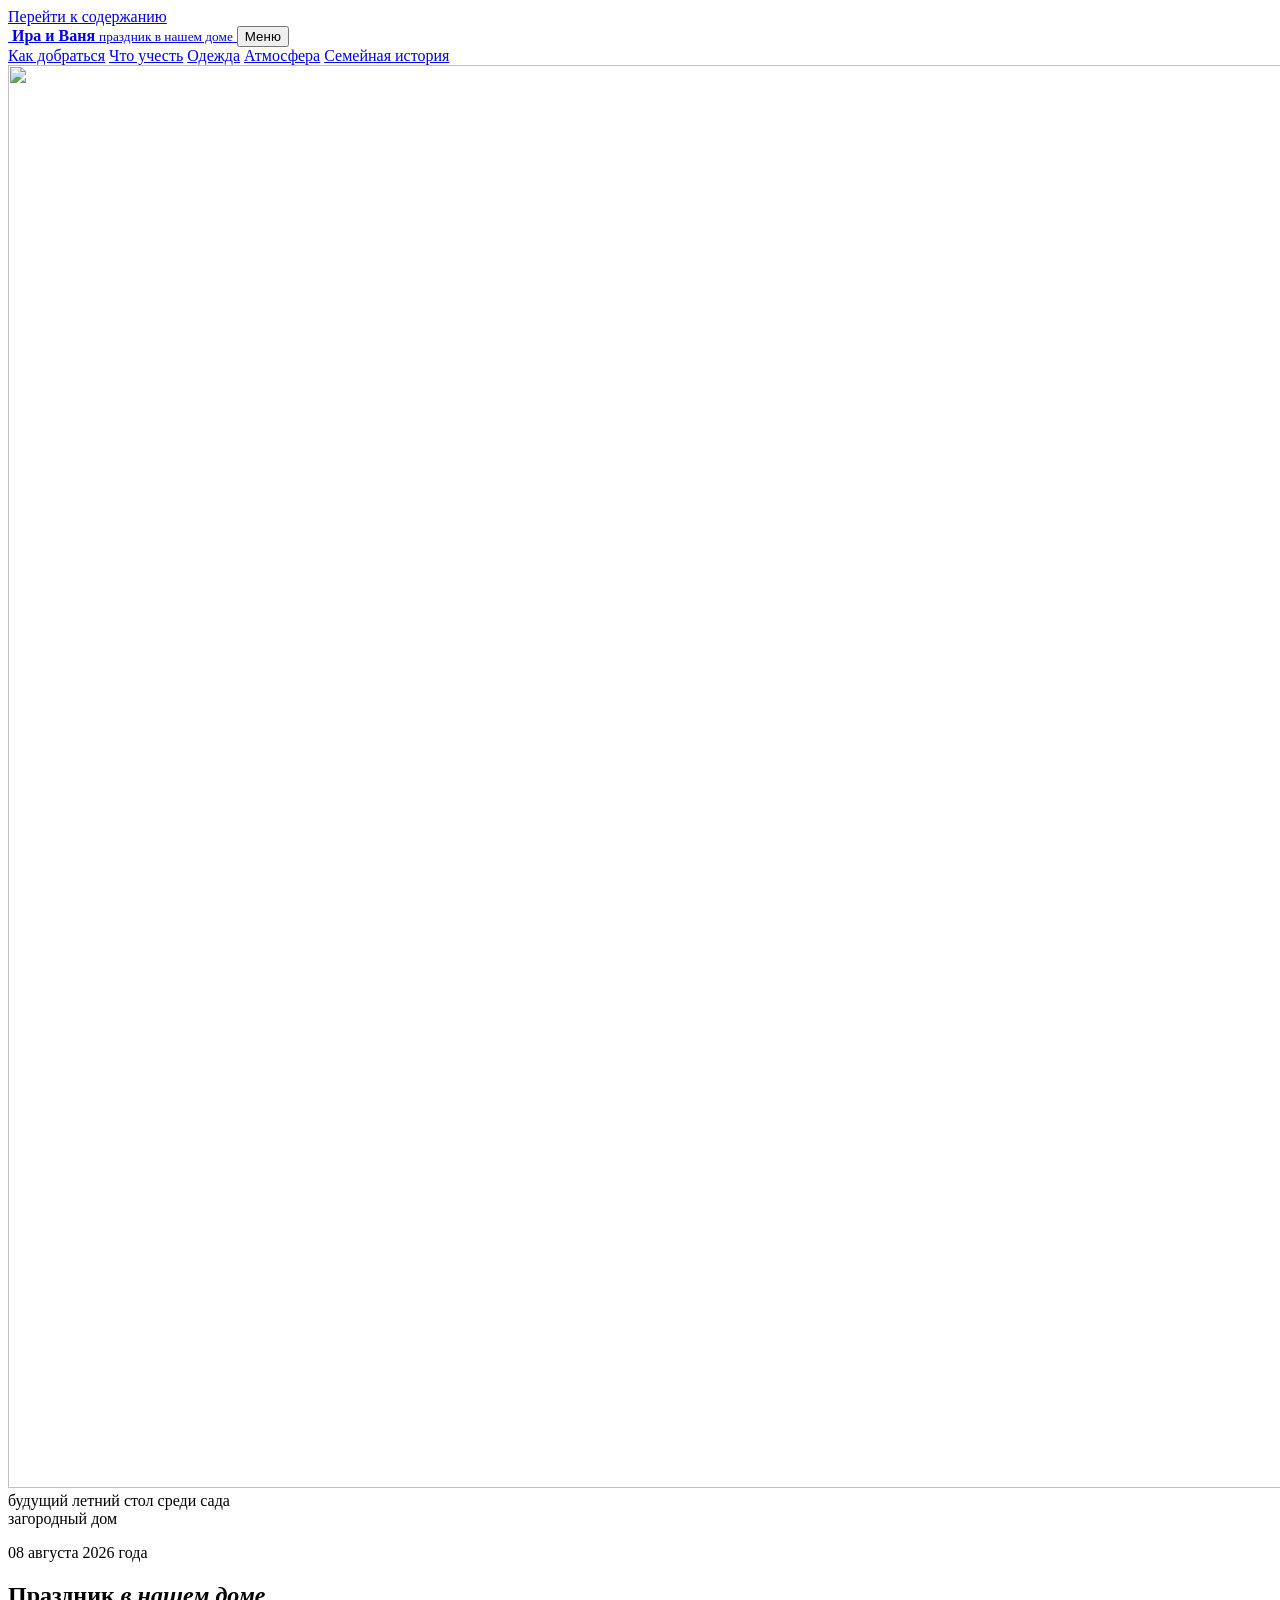
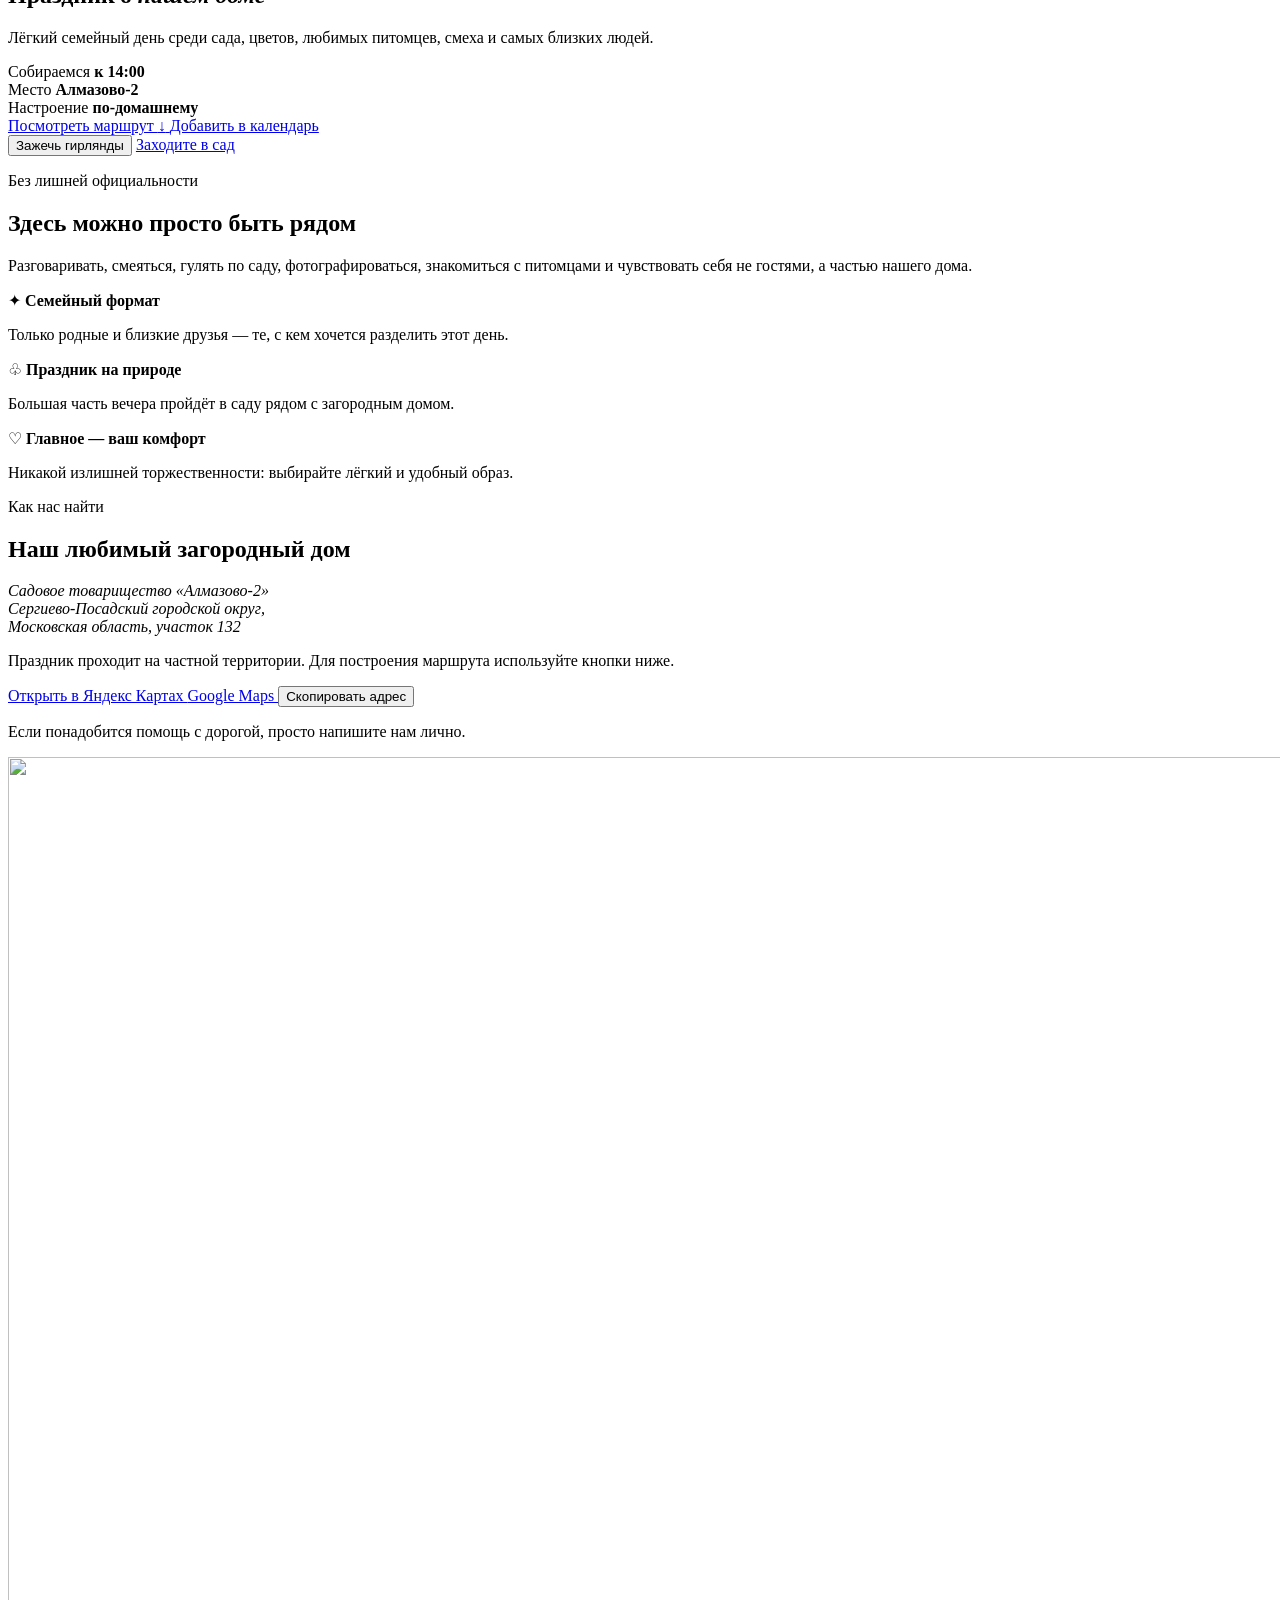
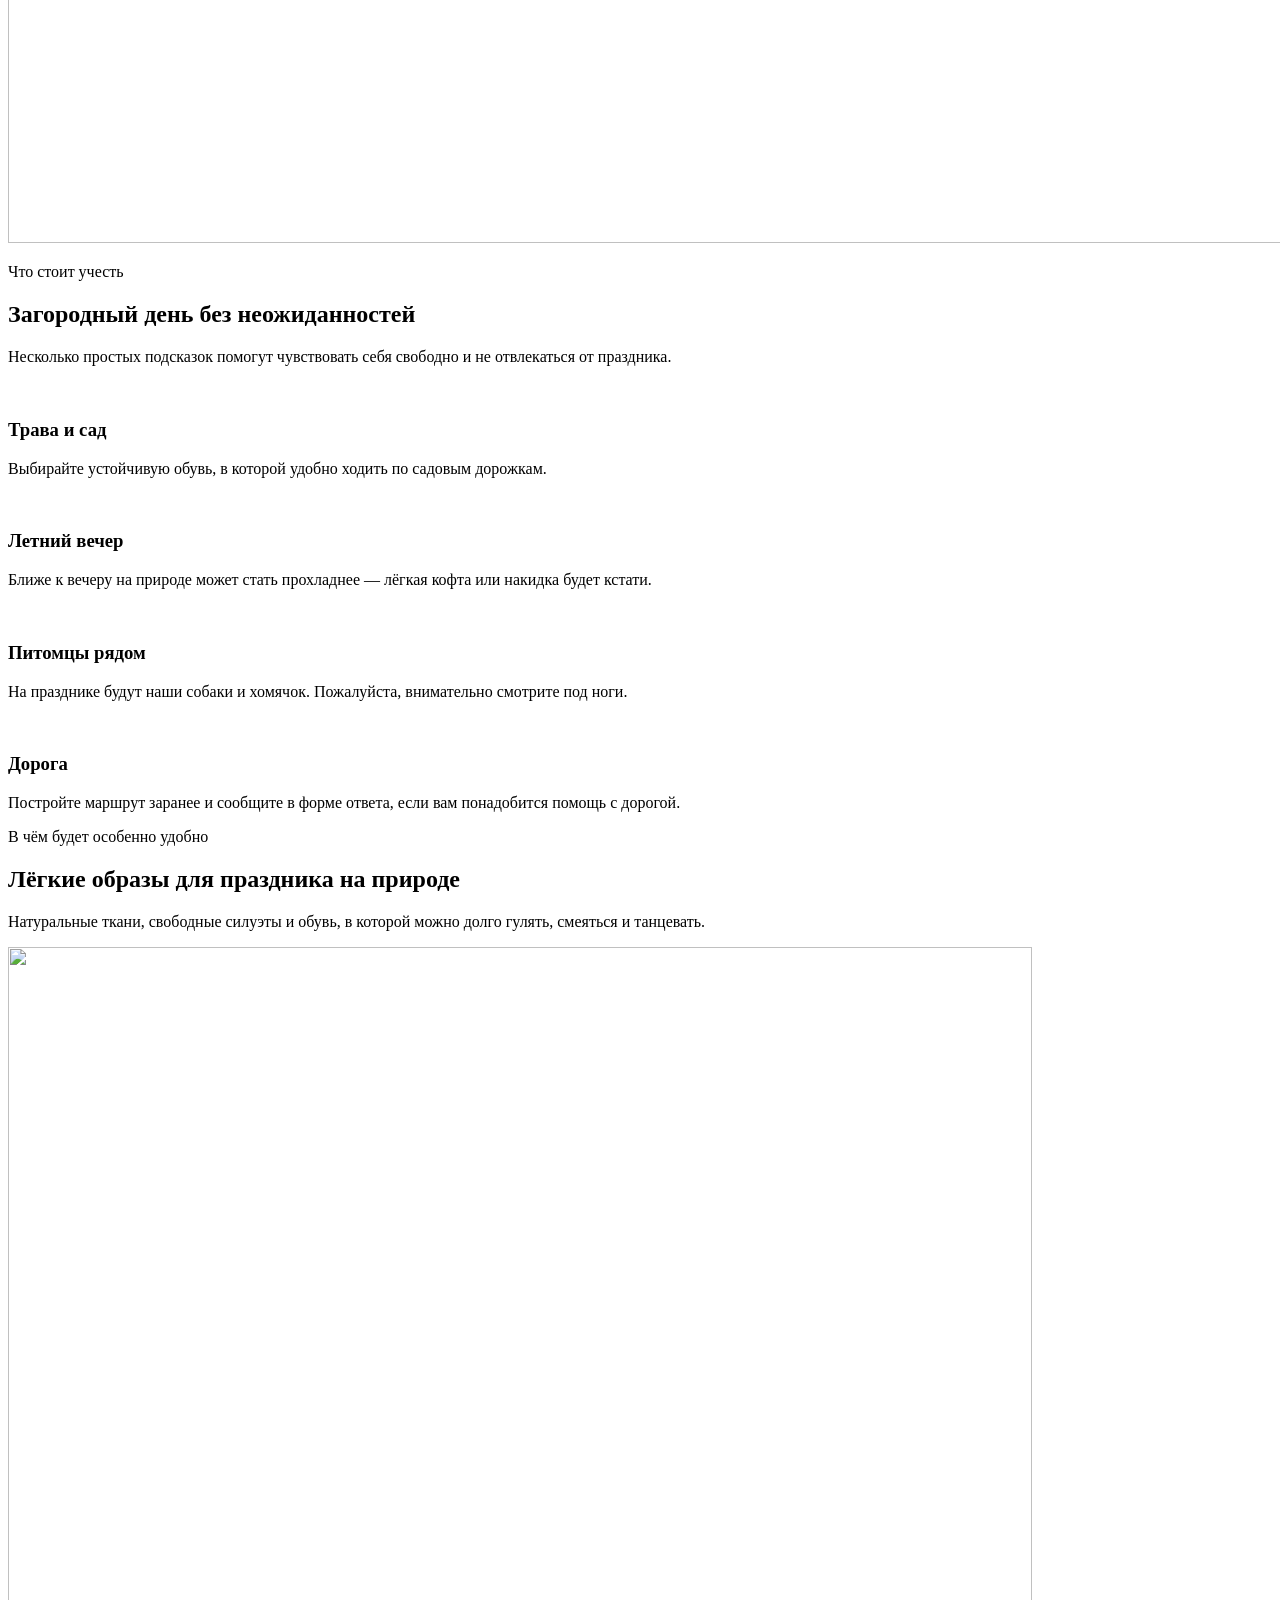
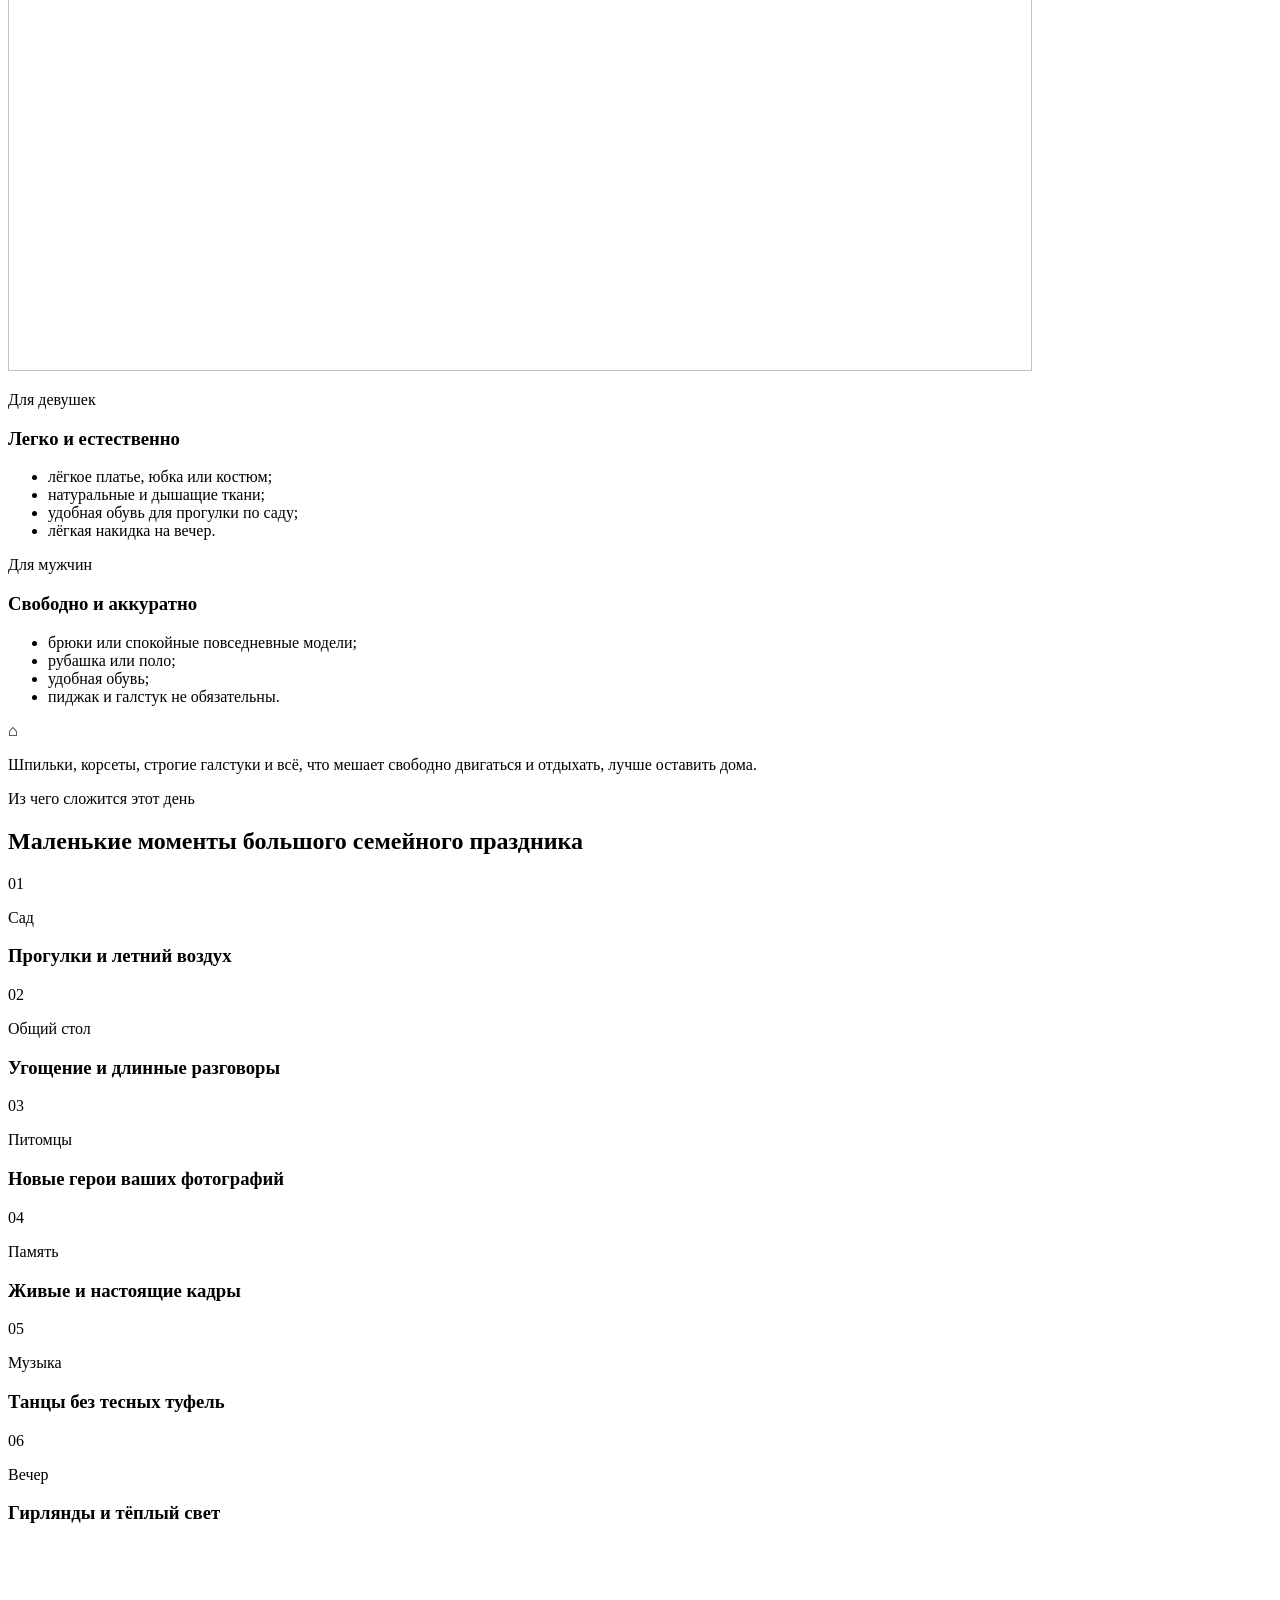
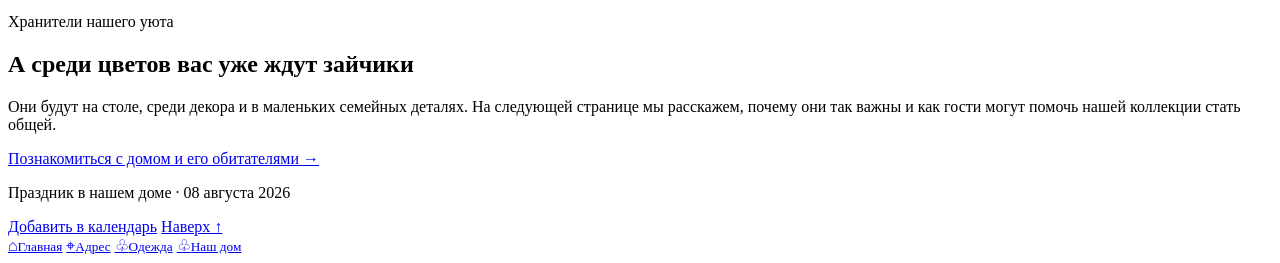
==== celebration.html @ 2d230f81 "Add files via upload" ====
<!DOCTYPE html>

<html lang="ru">
<head>
<meta charset="utf-8"/>
<meta content="width=device-width, initial-scale=1" name="viewport"/>
<meta content="Семейный праздник Иры и Вани — 8 августа 2026 года в загородном доме, СНТ Алмазово-2." name="description"/>
<meta content="#31483a" name="theme-color"/>
<meta content="Праздник в доме Иры и Вани" property="og:title"/>
<meta content="8 августа 2026 года. Собираемся к 14:00 в любимом загородном доме." property="og:description"/>
<meta content="website" property="og:type"/>
<meta content="assets/images/final/og-cover.jpg" property="og:image"/>
<title>Праздник в нашем доме — Ира и Ваня</title>
<link href="favicon.svg" rel="icon" type="image/svg+xml"/>
<link href="https://fonts.googleapis.com" rel="preconnect"/>
<link crossorigin="" href="https://fonts.gstatic.com" rel="preconnect"/>
<link href="https://fonts.googleapis.com/css2?family=Cormorant+Garamond:ital,wght@0,500;0,600;0,700;1,500&amp;family=Manrope:wght@400;500;600;700&amp;family=Marck+Script&amp;display=swap" rel="stylesheet"/>
<link href="css/variables.css" rel="stylesheet"/>
<link href="css/base.css" rel="stylesheet"/>
<link href="css/components.css" rel="stylesheet"/>
<link href="css/animations.css" rel="stylesheet"/>
<link href="css/immersive-motion.css" rel="stylesheet"/>
<link href="css/pages/celebration.css" rel="stylesheet"/>
<link href="css/responsive.css" rel="stylesheet"/>
</head>
<body class="celebration-page">
<a class="skip-link" href="#main">Перейти к содержанию</a>
<div class="site-shell">
<header class="site-header site-header--celebration" data-header="">
<div class="container site-header__inner">
<a aria-label="Ира и Ваня — вернуться на главную" class="brand" href="index.html">
<span aria-hidden="true" class="brand__mark"><img alt="" src="assets/images/ui/header-bunny.webp"/></span>
<span class="brand__text">
<strong>Ира и Ваня</strong>
<small>праздник в нашем доме</small>
</span>
</a>
<button aria-controls="primary-navigation" aria-expanded="false" class="menu-button" data-menu-button="" type="button">
<span class="menu-button__label">Меню</span>
<span aria-hidden="true" class="menu-button__icon"></span>
</button>
<nav aria-label="Навигация страницы праздника" class="primary-nav" data-navigation="" id="primary-navigation">
<a href="#place">Как добраться</a>
<a href="#comfort">Что учесть</a>
<a href="#dress-code">Одежда</a>
<a href="#mood">Атмосфера</a>
<a class="button button--small button--forest" href="family-home.html">Семейная история</a>
</nav>
</div>
</header>
<main id="main">
<section aria-labelledby="celebration-title" class="celebration-hero" data-celebration-hero="" id="top">
<div aria-hidden="true" class="celebration-hero__scene">
<div class="celebration-hero__sky"></div>
<div class="celebration-hero__sun"></div>
<div class="celebration-hero__haze"></div>
<img alt="" class="celebration-hero__art final-art" fetchpriority="high" height="1423" src="assets/images/final/celebration.webp" width="1800"/>
<div class="celebration-hero__trees celebration-hero__trees--back"></div>
<div class="garden-table">
<div class="garden-table__garland">
<i></i><i></i><i></i><i></i><i></i><i></i><i></i>
</div>
<div class="garden-table__top"></div>
<div class="garden-table__cloth"></div>
<div class="garden-table__flowers garden-table__flowers--one"></div>
<div class="garden-table__flowers garden-table__flowers--two"></div>
<div class="garden-table__rabbit garden-table__rabbit--one"></div>
<div class="garden-table__rabbit garden-table__rabbit--two"></div>
<span class="garden-table__label">будущий летний стол среди сада</span>
</div>
<div class="celebration-hero__house">
<span>загородный дом</span>
</div>
<div class="celebration-hero__grass"></div>
<div class="celebration-branch celebration-branch--left">
<i></i><i></i><i></i><i></i>
</div>
<div class="celebration-branch celebration-branch--right">
<i></i><i></i><i></i><i></i>
</div>
</div>
<div class="container celebration-hero__content">
<p class="celebration-hero__eyebrow reveal">08 августа 2026 года</p>
<h1 class="celebration-hero__title reveal" id="celebration-title">
            Праздник
            <em>в нашем доме</em>
</h1>
<p class="celebration-hero__lead reveal">
            Лёгкий семейный день среди сада, цветов, любимых питомцев,
            смеха и самых близких людей.
          </p>
<div class="celebration-hero__facts reveal">
<div>
<span>Собираемся</span>
<strong>к 14:00</strong>
</div>
<div>
<span>Место</span>
<strong>Алмазово-2</strong>
</div>
<div>
<span>Настроение</span>
<strong>по-домашнему</strong>
</div>
</div>
<div class="celebration-hero__actions reveal">
<a class="button button--paper" href="#place">
              Посмотреть маршрут
              <span aria-hidden="true">↓</span>
</a>
<a class="celebration-hero__calendar" download="" href="assets/calendar/prazdnik-iry-i-vani.ics">
              Добавить в календарь
            </a>
</div>
</div>
<button aria-pressed="false" class="lights-button" data-lights-toggle="" type="button">
<span aria-hidden="true" class="lights-button__bulb"></span>
<span data-lights-label="">Зажечь гирлянды</span>
</button>
<a aria-label="Перейти к приглашению" class="celebration-scroll" href="#welcome">
<span>Заходите в сад</span>
<i aria-hidden="true"></i>
</a>
</section>
<section aria-labelledby="welcome-title" class="celebration-welcome section" id="welcome">
<div class="container celebration-welcome__inner">
<p class="eyebrow reveal">Без лишней официальности</p>
<h2 class="reveal" id="welcome-title">
            Здесь можно просто быть рядом
          </h2>
<p class="celebration-welcome__lead reveal">
            Разговаривать, смеяться, гулять по саду, фотографироваться,
            знакомиться с питомцами и чувствовать себя не гостями,
            а частью нашего дома.
          </p>
<div class="celebration-welcome__details">
<article class="welcome-detail reveal">
<span aria-hidden="true">✦</span>
<strong>Семейный формат</strong>
<p>Только родные и близкие друзья — те, с кем хочется разделить этот день.</p>
</article>
<article class="welcome-detail reveal">
<span aria-hidden="true">♧</span>
<strong>Праздник на природе</strong>
<p>Большая часть вечера пройдёт в саду рядом с загородным домом.</p>
</article>
<article class="welcome-detail reveal">
<span aria-hidden="true">♡</span>
<strong>Главное — ваш комфорт</strong>
<p>Никакой излишней торжественности: выбирайте лёгкий и удобный образ.</p>
</article>
</div>
</div>
</section>
<section aria-labelledby="place-title" class="celebration-place section" id="place">
<div class="container celebration-place__layout">
<div class="celebration-place__copy">
<p class="eyebrow reveal">Как нас найти</p>
<h2 class="reveal" id="place-title">Наш любимый загородный дом</h2>
<address class="celebration-address reveal" id="celebration-address">
              Садовое товарищество «Алмазово-2»<br/>
              Сергиево-Посадский городской округ,<br/>
              Московская область, участок 132
            </address>
<p class="celebration-place__note reveal">
              Праздник проходит на частной территории.
              Для построения маршрута используйте кнопки ниже.
            </p>
<div class="celebration-place__actions reveal">
<a class="button button--forest" href="https://yandex.ru/maps/?text=%D0%A1%D0%9D%D0%A2%20%D0%90%D0%BB%D0%BC%D0%B0%D0%B7%D0%BE%D0%B2%D0%BE-2%2C%20%D1%83%D1%87%D0%B0%D1%81%D1%82%D0%BE%D0%BA%20132%2C%20%D0%A1%D0%B5%D1%80%D0%B3%D0%B8%D0%B5%D0%B2%D0%BE-%D0%9F%D0%BE%D1%81%D0%B0%D0%B4%D1%81%D0%BA%D0%B8%D0%B9%20%D0%B3%D0%BE%D1%80%D0%BE%D0%B4%D1%81%D0%BA%D0%BE%D0%B9%20%D0%BE%D0%BA%D1%80%D1%83%D0%B3" rel="noopener" target="_blank">
                Открыть в Яндекс Картах
              </a>
<a class="button button--outline" href="https://www.google.com/maps/search/?api=1&amp;query=%D0%A1%D0%9D%D0%A2%20%D0%90%D0%BB%D0%BC%D0%B0%D0%B7%D0%BE%D0%B2%D0%BE-2%2C%20%D1%83%D1%87%D0%B0%D1%81%D1%82%D0%BE%D0%BA%20132%2C%20%D0%A1%D0%B5%D1%80%D0%B3%D0%B8%D0%B5%D0%B2%D0%BE-%D0%9F%D0%BE%D1%81%D0%B0%D0%B4%D1%81%D0%BA%D0%B8%D0%B9%20%D0%B3%D0%BE%D1%80%D0%BE%D0%B4%D1%81%D0%BA%D0%BE%D0%B9%20%D0%BE%D0%BA%D1%80%D1%83%D0%B3" rel="noopener" target="_blank">
                Google Maps
              </a>
<button class="text-button" data-copy-celebration-address="" type="button">
                Скопировать адрес
              </button>
</div>
<p aria-live="polite" class="copy-status" data-celebration-copy-status="" role="status"></p>
<p class="celebration-place__help reveal">Если понадобится помощь с дорогой, просто напишите нам лично.</p>
</div>
<div aria-hidden="true" class="celebration-map reveal"><img alt="" class="celebration-map__art" height="1086" src="assets/images/ui/map-home-art.png" width="1448"/></div>
</div>
</section>
<section aria-labelledby="comfort-title" class="celebration-comfort section" id="comfort">
<div class="container">
<header class="section-heading reveal">
<p class="eyebrow">Что стоит учесть</p>
<h2 id="comfort-title">Загородный день без неожиданностей</h2>
<p>
              Несколько простых подсказок помогут чувствовать себя свободно
              и не отвлекаться от праздника.
            </p>
</header>
<div class="comfort-grid">
<article class="comfort-card reveal">
<span aria-hidden="true" class="comfort-card__icon comfort-card__icon--image"><img alt="" src="assets/images/ui/comfort-grass.png"/></span>
<h3>Трава и сад</h3>
<p>
                Выбирайте устойчивую обувь, в которой удобно ходить
                по садовым дорожкам.
              </p>
</article>
<article class="comfort-card reveal">
<span aria-hidden="true" class="comfort-card__icon comfort-card__icon--image"><img alt="" src="assets/images/ui/comfort-evening.png"/></span>
<h3>Летний вечер</h3>
<p>
                Ближе к вечеру на природе может стать прохладнее —
                лёгкая кофта или накидка будет кстати.
              </p>
</article>
<article class="comfort-card reveal">
<span aria-hidden="true" class="comfort-card__icon comfort-card__icon--image"><img alt="" src="assets/images/ui/comfort-pets.png"/></span>
<h3>Питомцы рядом</h3>
<p>
                На празднике будут наши собаки и хомячок.
                Пожалуйста, внимательно смотрите под ноги.
              </p>
</article>
<article class="comfort-card reveal">
<span aria-hidden="true" class="comfort-card__icon comfort-card__icon--image"><img alt="" src="assets/images/ui/comfort-road.png"/></span>
<h3>Дорога</h3>
<p>
                Постройте маршрут заранее и сообщите в форме ответа,
                если вам понадобится помощь с дорогой.
              </p>
</article>
</div>
</div>
</section>
<section aria-labelledby="dress-title" class="celebration-dress section" id="dress-code">
<div class="container">
<header class="section-heading celebration-dress__heading reveal">
<p class="eyebrow">В чём будет особенно удобно</p>
<h2 id="dress-title">Лёгкие образы для праздника на природе</h2>
<p>
              Натуральные ткани, свободные силуэты и обувь,
              в которой можно долго гулять, смеяться и танцевать.
            </p>
</header>
<div class="celebration-dress__layout">
<div aria-hidden="true" class="open-suitcase open-suitcase--illustrated reveal">
<img alt="" class="open-suitcase__illustration" height="1024" src="assets/images/celebration/open-suitcase-illustration.png" width="1024"/>
</div>
<div class="celebration-dress__cards">
<article class="nature-dress-card reveal">
<p class="eyebrow">Для девушек</p>
<h3>Легко и естественно</h3>
<ul>
<li>лёгкое платье, юбка или костюм;</li>
<li>натуральные и дышащие ткани;</li>
<li>удобная обувь для прогулки по саду;</li>
<li>лёгкая накидка на вечер.</li>
</ul>
</article>
<article class="nature-dress-card reveal">
<p class="eyebrow">Для мужчин</p>
<h3>Свободно и аккуратно</h3>
<ul>
<li>брюки или спокойные повседневные модели;</li>
<li>рубашка или поло;</li>
<li>удобная обувь;</li>
<li>пиджак и галстук не обязательны.</li>
</ul>
</article>
</div>
</div>
<div class="celebration-dress__leave-home reveal">
<span aria-hidden="true">⌂</span>
<p>
              Шпильки, корсеты, строгие галстуки и всё,
              что мешает свободно двигаться и отдыхать,
              лучше оставить дома.
            </p>
</div>
</div>
</section>
<section aria-labelledby="mood-title" class="celebration-mood section" id="mood">
<div class="container">
<header class="section-heading reveal">
<p class="eyebrow">Из чего сложится этот день</p>
<h2 id="mood-title">Маленькие моменты большого семейного праздника</h2>
</header>
<div class="mood-mosaic">
<article class="mood-tile mood-tile--garden reveal">
<span class="mood-tile__number">01</span>
<div>
<p class="eyebrow">Сад</p>
<h3>Прогулки и летний воздух</h3>
</div>
</article>
<article class="mood-tile mood-tile--table reveal">
<span class="mood-tile__number">02</span>
<div>
<p class="eyebrow">Общий стол</p>
<h3>Угощение и длинные разговоры</h3>
</div>
</article>
<article class="mood-tile mood-tile--pets reveal">
<span class="mood-tile__number">03</span>
<div>
<p class="eyebrow">Питомцы</p>
<h3>Новые герои ваших фотографий</h3>
</div>
</article>
<article class="mood-tile mood-tile--photos reveal">
<span class="mood-tile__number">04</span>
<div>
<p class="eyebrow">Память</p>
<h3>Живые и настоящие кадры</h3>
</div>
</article>
<article class="mood-tile mood-tile--dance reveal">
<span class="mood-tile__number">05</span>
<div>
<p class="eyebrow">Музыка</p>
<h3>Танцы без тесных туфель</h3>
</div>
</article>
<article class="mood-tile mood-tile--lights reveal">
<span class="mood-tile__number">06</span>
<div>
<p class="eyebrow">Вечер</p>
<h3>Гирлянды и тёплый свет</h3>
</div>
</article>
</div>
</div>
</section>
<section aria-labelledby="rabbits-title" class="celebration-rabbits section">
<div aria-hidden="true" class="celebration-rabbits__scene">
<div class="celebration-rabbits__flowers"></div>
<div class="celebration-rabbits__rabbit celebration-rabbits__rabbit--one"><img alt="" src="assets/images/ui/footer-bunny-a.png"/></div>
<div class="celebration-rabbits__rabbit celebration-rabbits__rabbit--two"><img alt="" src="assets/images/ui/footer-bunny-c.png"/></div>
<div class="celebration-rabbits__rabbit celebration-rabbits__rabbit--three"><img alt="" src="assets/images/ui/footer-bunny-b.png"/></div>
</div>
<div class="container celebration-rabbits__inner">
<p class="eyebrow reveal">Хранители нашего уюта</p>
<h2 class="reveal" id="rabbits-title">А среди цветов вас уже ждут зайчики</h2>
<p class="reveal">
            Они будут на столе, среди декора и в маленьких семейных деталях.
            На следующей странице мы расскажем, почему они так важны
            и как гости могут помочь нашей коллекции стать общей.
          </p>
<a class="button button--paper reveal" href="family-home.html">
            Познакомиться с домом и его обитателями
            <span aria-hidden="true">→</span>
</a>
</div>
</section>
</main>
<footer class="site-footer site-footer--celebration">
<div class="container site-footer__inner">
<p>Праздник в нашем доме · 08 августа 2026</p>
<a download="" href="assets/calendar/prazdnik-iry-i-vani.ics">Добавить в календарь</a>
<a href="#top">Наверх ↑</a>
</div>
</footer>
<nav aria-label="Быстрая мобильная навигация" class="mobile-dock">
<a href="index.html"><span aria-hidden="true">⌂</span><small>Главная</small></a>
<a href="#place"><span aria-hidden="true">⌖</span><small>Адрес</small></a>
<a href="#dress-code"><span aria-hidden="true">♧</span><small>Одежда</small></a>
<a href="family-home.html"><span aria-hidden="true">♧</span><small>Наш дом</small></a>
</nav>
</div>
<script defer="" src="js/navigation.js"></script>
<script defer="" src="js/animations.js"></script>
<script defer="" src="js/main.js"></script>
<script defer="" src="js/celebration.js"></script>
<script defer="" src="js/immersive-motion.js"></script>
</body>
</html>
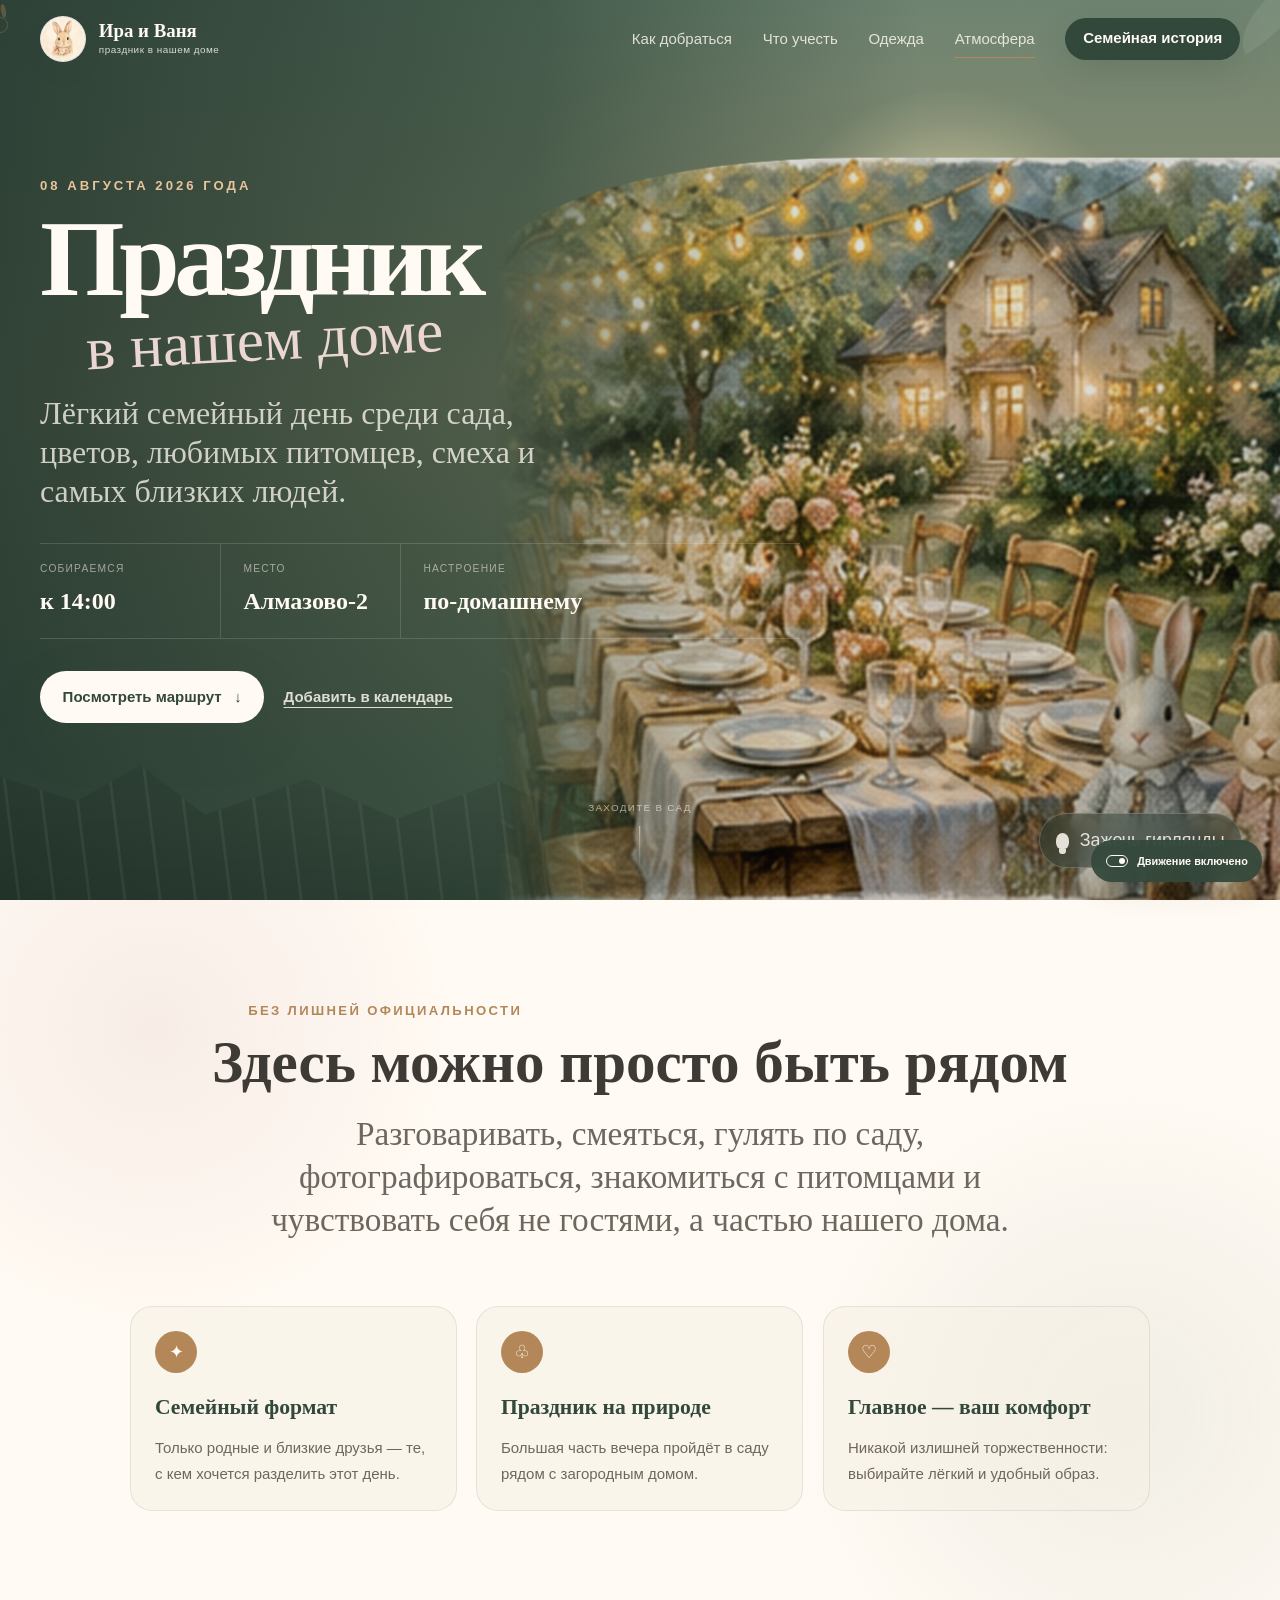
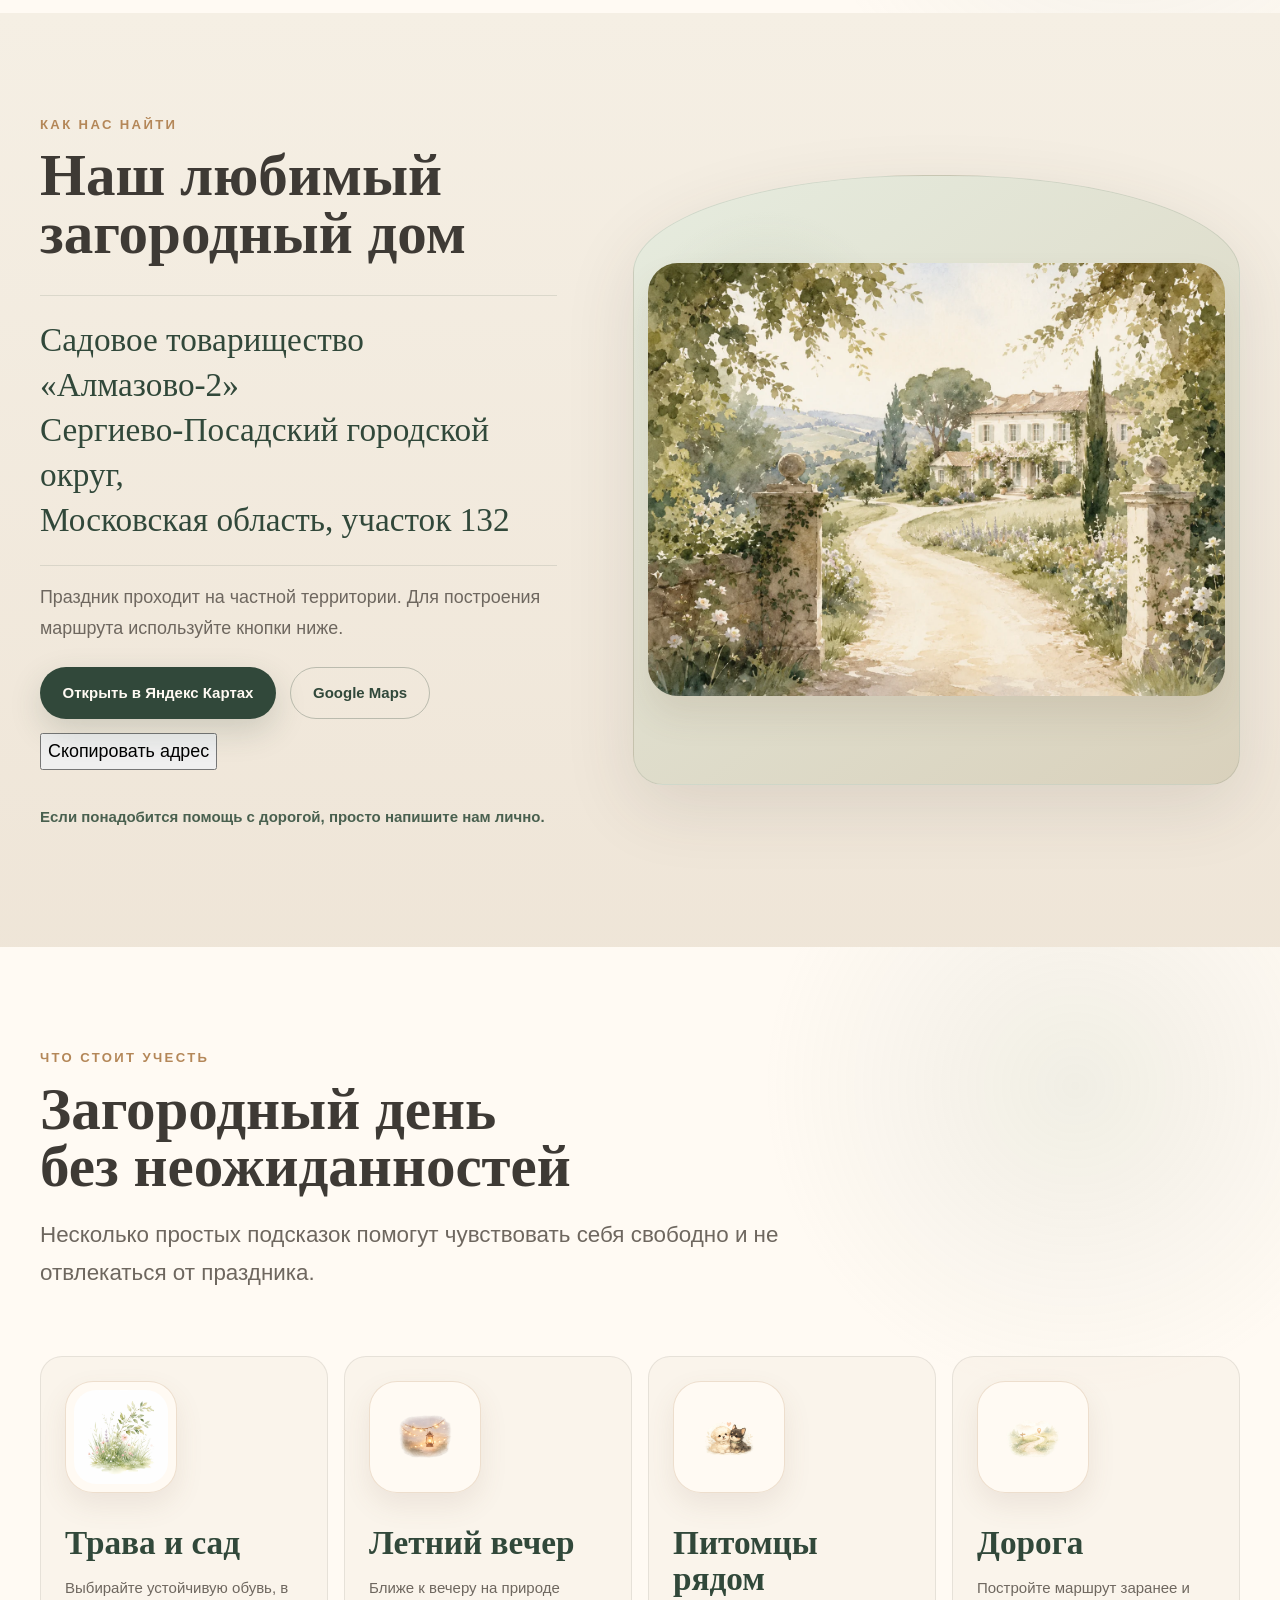
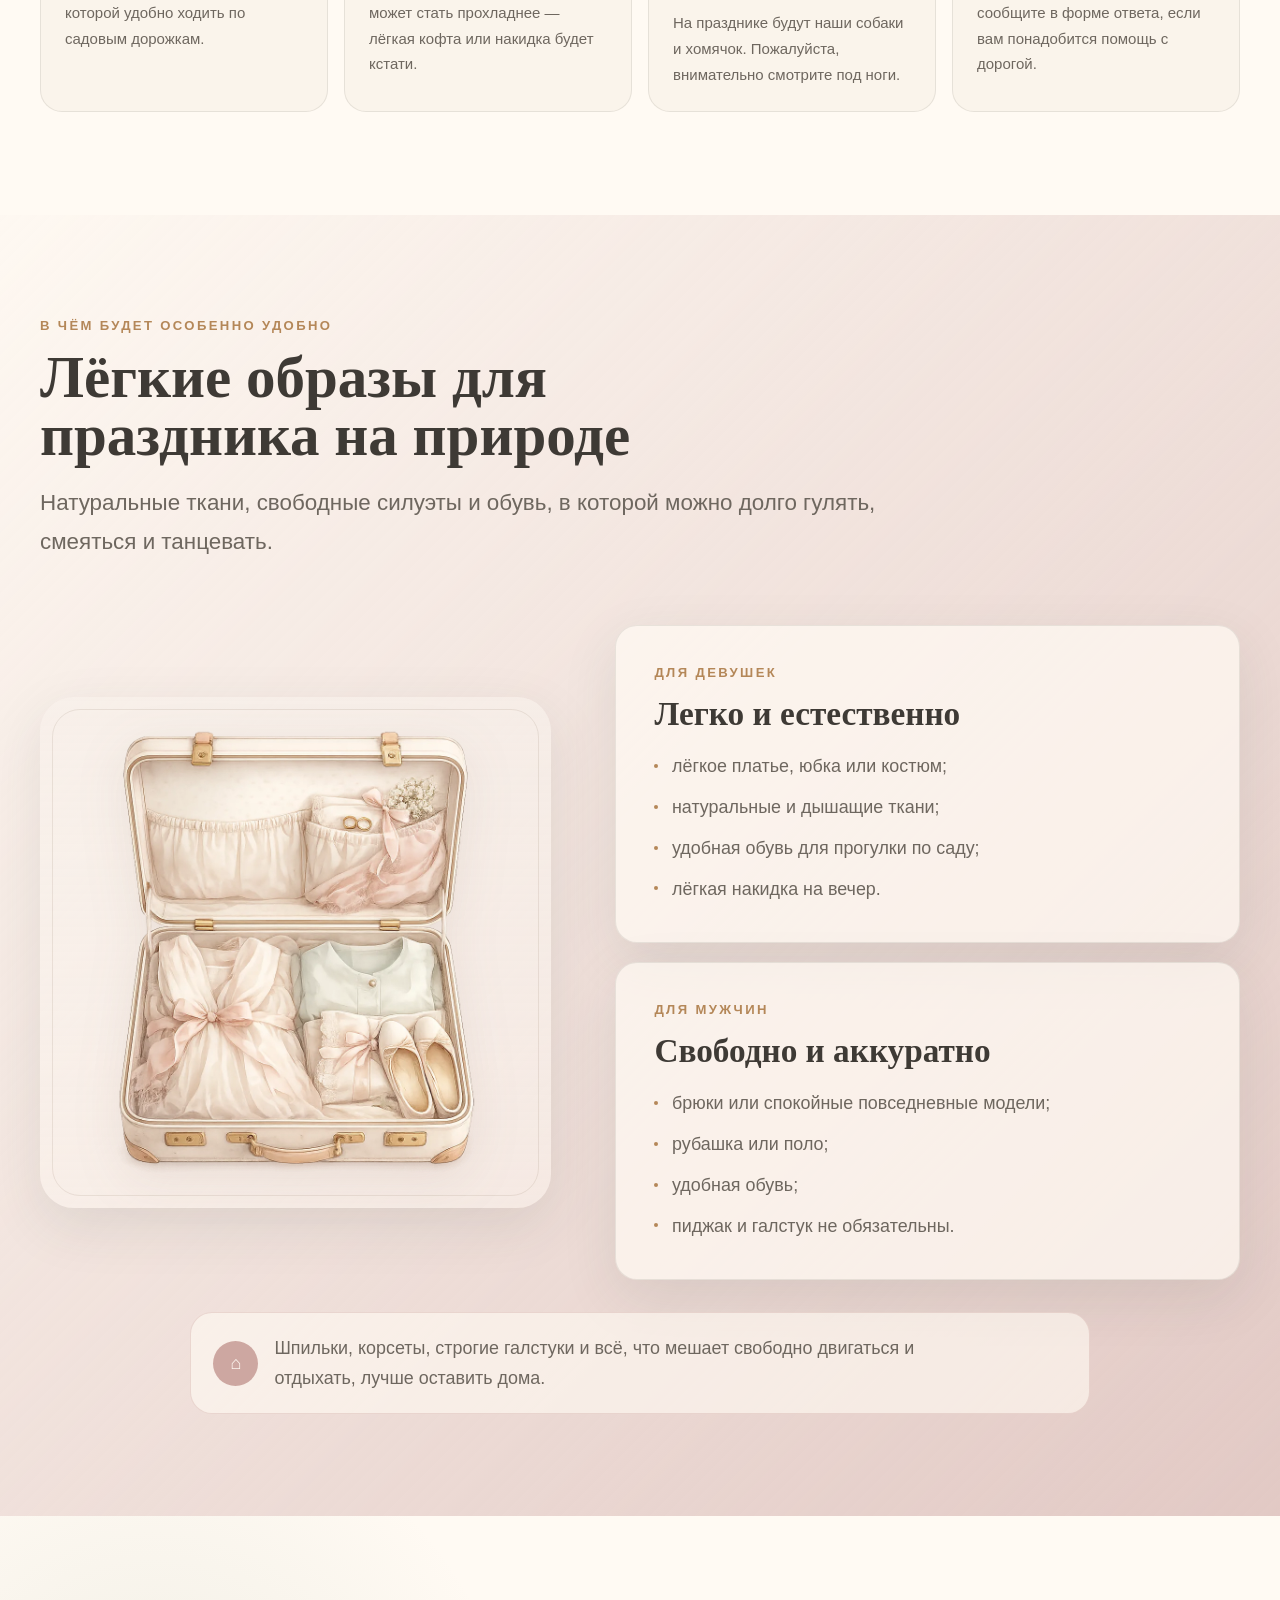
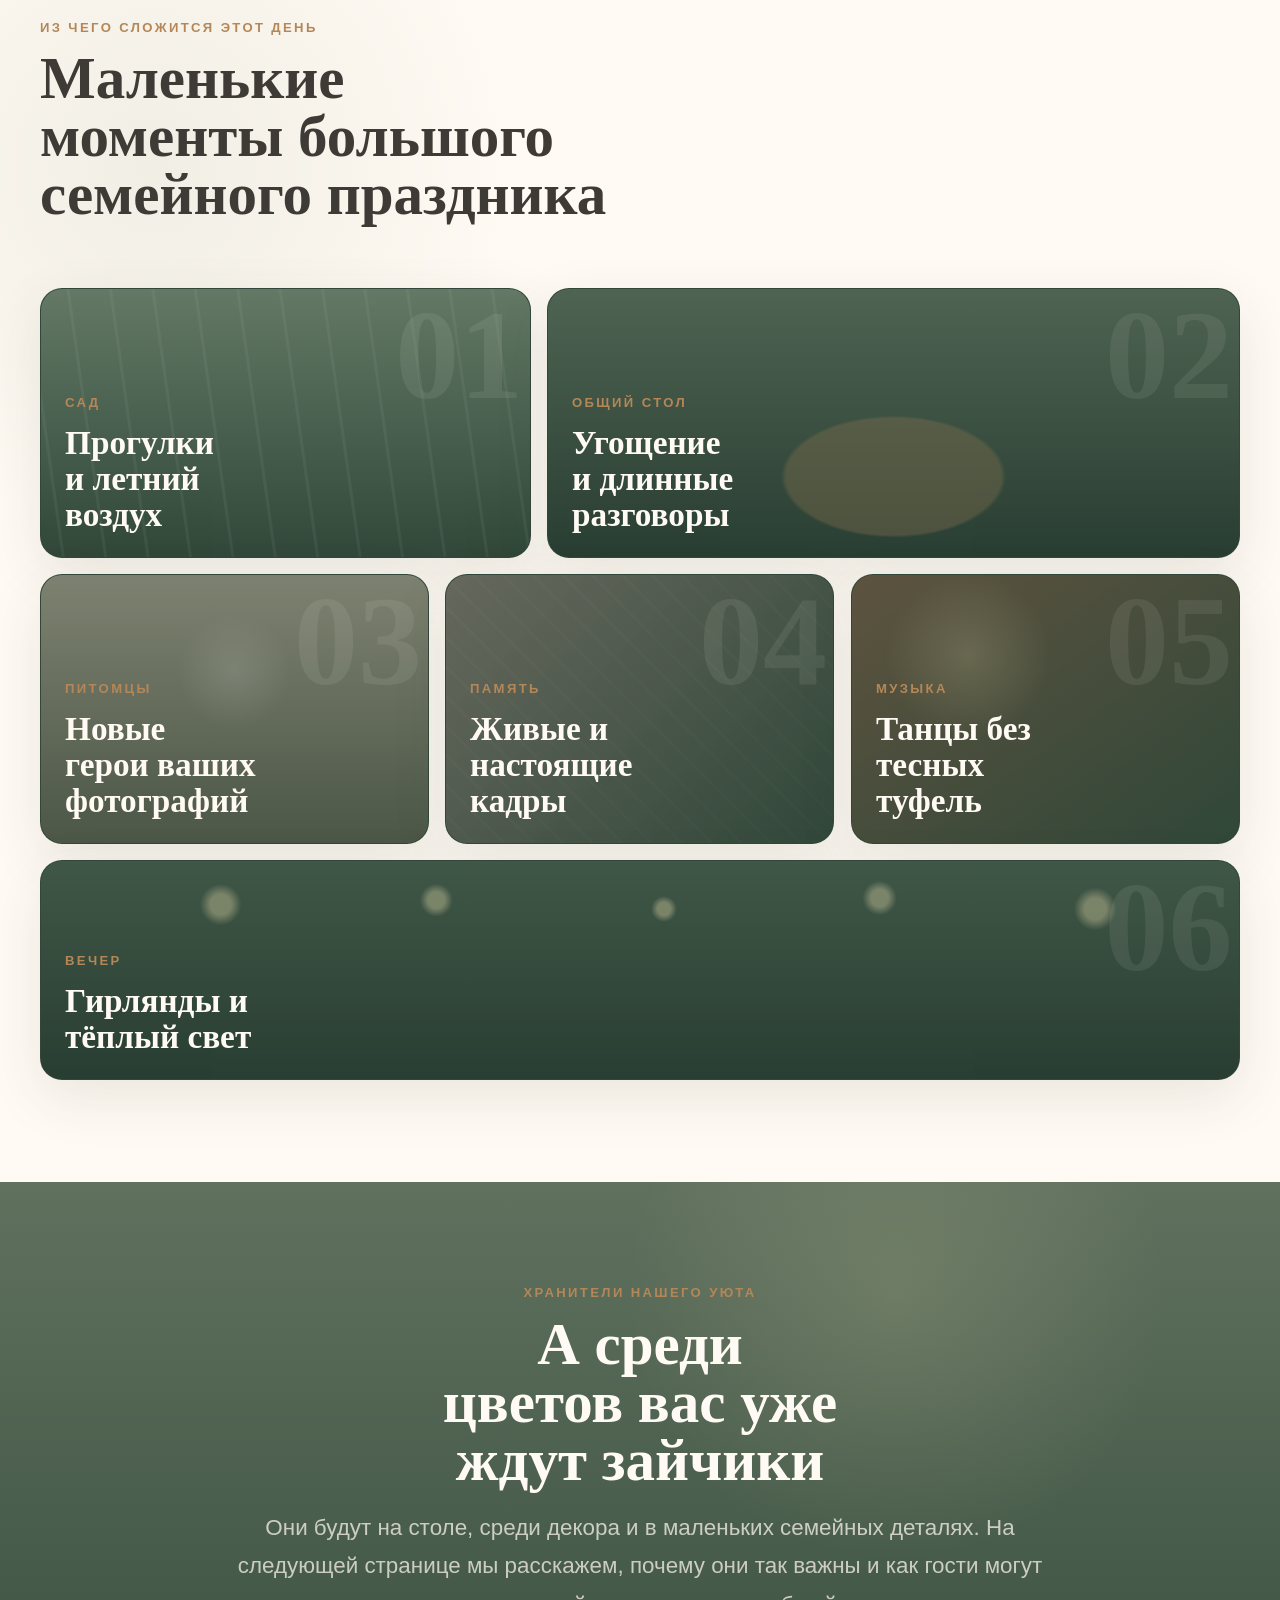
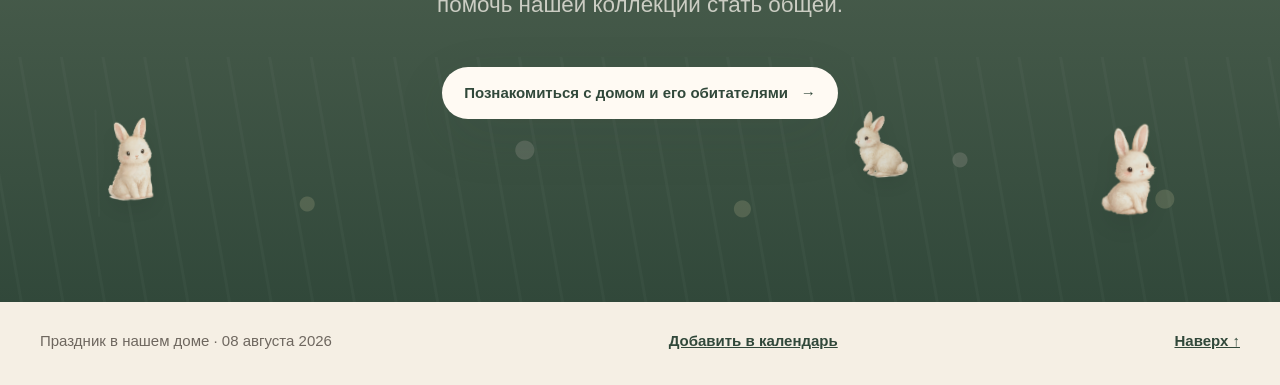
==== commit 085efda7: "Add files via upload" ====
--- a/celebration.html
+++ b/celebration.html
@@ -9,7 +9,7 @@
 <meta content="Праздник в доме Иры и Вани" property="og:title"/>
 <meta content="8 августа 2026 года. Собираемся к 14:00 в любимом загородном доме." property="og:description"/>
 <meta content="website" property="og:type"/>
-<meta content="assets/images/final/og-cover.jpg" property="og:image"/>
+<meta content="media-main/og-cover.jpg" property="og:image"/>
 <title>Праздник в нашем доме — Ира и Ваня</title>
 <link href="favicon.svg" rel="icon" type="image/svg+xml"/>
 <link href="https://fonts.googleapis.com" rel="preconnect"/>
@@ -22,6 +22,7 @@
 <link href="css/immersive-motion.css" rel="stylesheet"/>
 <link href="css/pages/celebration.css" rel="stylesheet"/>
 <link href="css/responsive.css" rel="stylesheet"/>
+<link href="css/mobile-fixes.css?v=1" rel="stylesheet"/>
 </head>
 <body class="celebration-page">
 <a class="skip-link" href="#main">Перейти к содержанию</a>
@@ -29,7 +30,7 @@
 <header class="site-header site-header--celebration" data-header="">
 <div class="container site-header__inner">
 <a aria-label="Ира и Ваня — вернуться на главную" class="brand" href="index.html">
-<span aria-hidden="true" class="brand__mark"><img alt="" src="assets/images/ui/header-bunny.webp"/></span>
+<span aria-hidden="true" class="brand__mark"><img alt="" src="media-rabbits/header-bunny.webp"/></span>
 <span class="brand__text">
 <strong>Ира и Ваня</strong>
 <small>праздник в нашем доме</small>
@@ -54,7 +55,7 @@
 <div class="celebration-hero__sky"></div>
 <div class="celebration-hero__sun"></div>
 <div class="celebration-hero__haze"></div>
-<img alt="" class="celebration-hero__art final-art" fetchpriority="high" height="1423" src="assets/images/final/celebration.webp" width="1800"/>
+<img alt="" class="celebration-hero__art final-art" fetchpriority="high" height="1423" src="media-main/celebration.webp" width="1800"/>
 <div class="celebration-hero__trees celebration-hero__trees--back"></div>
 <div class="garden-table">
 <div class="garden-table__garland">
@@ -108,7 +109,7 @@
               Посмотреть маршрут
               <span aria-hidden="true">↓</span>
 </a>
-<a class="celebration-hero__calendar" download="" href="assets/calendar/prazdnik-iry-i-vani.ics">
+<a class="celebration-hero__calendar" download="" href="calendar/prazdnik-iry-i-vani.ics">
               Добавить в календарь
             </a>
 </div>
@@ -180,7 +181,7 @@
 <p aria-live="polite" class="copy-status" data-celebration-copy-status="" role="status"></p>
 <p class="celebration-place__help reveal">Если понадобится помощь с дорогой, просто напишите нам лично.</p>
 </div>
-<div aria-hidden="true" class="celebration-map reveal"><img alt="" class="celebration-map__art" height="1086" src="assets/images/ui/map-home-art.png" width="1448"/></div>
+<div aria-hidden="true" class="celebration-map reveal"><img alt="" class="celebration-map__art" height="1086" src="media-details/map-home-art.webp" width="1448"/></div>
 </div>
 </section>
 <section aria-labelledby="comfort-title" class="celebration-comfort section" id="comfort">
@@ -195,7 +196,7 @@
 </header>
 <div class="comfort-grid">
 <article class="comfort-card reveal">
-<span aria-hidden="true" class="comfort-card__icon comfort-card__icon--image"><img alt="" src="assets/images/ui/comfort-grass.png"/></span>
+<span aria-hidden="true" class="comfort-card__icon comfort-card__icon--image"><img alt="" src="media-details/comfort-grass.webp"/></span>
 <h3>Трава и сад</h3>
 <p>
                 Выбирайте устойчивую обувь, в которой удобно ходить
@@ -203,7 +204,7 @@
               </p>
 </article>
 <article class="comfort-card reveal">
-<span aria-hidden="true" class="comfort-card__icon comfort-card__icon--image"><img alt="" src="assets/images/ui/comfort-evening.png"/></span>
+<span aria-hidden="true" class="comfort-card__icon comfort-card__icon--image"><img alt="" src="media-details/comfort-evening.webp"/></span>
 <h3>Летний вечер</h3>
 <p>
                 Ближе к вечеру на природе может стать прохладнее —
@@ -211,7 +212,7 @@
               </p>
 </article>
 <article class="comfort-card reveal">
-<span aria-hidden="true" class="comfort-card__icon comfort-card__icon--image"><img alt="" src="assets/images/ui/comfort-pets.png"/></span>
+<span aria-hidden="true" class="comfort-card__icon comfort-card__icon--image"><img alt="" src="media-details/comfort-pets.webp"/></span>
 <h3>Питомцы рядом</h3>
 <p>
                 На празднике будут наши собаки и хомячок.
@@ -219,7 +220,7 @@
               </p>
 </article>
 <article class="comfort-card reveal">
-<span aria-hidden="true" class="comfort-card__icon comfort-card__icon--image"><img alt="" src="assets/images/ui/comfort-road.png"/></span>
+<span aria-hidden="true" class="comfort-card__icon comfort-card__icon--image"><img alt="" src="media-details/comfort-road.webp"/></span>
 <h3>Дорога</h3>
 <p>
                 Постройте маршрут заранее и сообщите в форме ответа,
@@ -241,7 +242,7 @@
 </header>
 <div class="celebration-dress__layout">
 <div aria-hidden="true" class="open-suitcase open-suitcase--illustrated reveal">
-<img alt="" class="open-suitcase__illustration" height="1024" src="assets/images/celebration/open-suitcase-illustration.png" width="1024"/>
+<img alt="" class="open-suitcase__illustration" height="1024" src="media-details/open-suitcase-illustration.webp" width="1024"/>
 </div>
 <div class="celebration-dress__cards">
 <article class="nature-dress-card reveal">
@@ -331,9 +332,9 @@
 <section aria-labelledby="rabbits-title" class="celebration-rabbits section">
 <div aria-hidden="true" class="celebration-rabbits__scene">
 <div class="celebration-rabbits__flowers"></div>
-<div class="celebration-rabbits__rabbit celebration-rabbits__rabbit--one"><img alt="" src="assets/images/ui/footer-bunny-a.png"/></div>
-<div class="celebration-rabbits__rabbit celebration-rabbits__rabbit--two"><img alt="" src="assets/images/ui/footer-bunny-c.png"/></div>
-<div class="celebration-rabbits__rabbit celebration-rabbits__rabbit--three"><img alt="" src="assets/images/ui/footer-bunny-b.png"/></div>
+<div class="celebration-rabbits__rabbit celebration-rabbits__rabbit--one"><img alt="" src="media-rabbits/footer-bunny-a.webp"/></div>
+<div class="celebration-rabbits__rabbit celebration-rabbits__rabbit--two"><img alt="" src="media-rabbits/footer-bunny-c.webp"/></div>
+<div class="celebration-rabbits__rabbit celebration-rabbits__rabbit--three"><img alt="" src="media-rabbits/footer-bunny-b.webp"/></div>
 </div>
 <div class="container celebration-rabbits__inner">
 <p class="eyebrow reveal">Хранители нашего уюта</p>
@@ -353,7 +354,7 @@
 <footer class="site-footer site-footer--celebration">
 <div class="container site-footer__inner">
 <p>Праздник в нашем доме · 08 августа 2026</p>
-<a download="" href="assets/calendar/prazdnik-iry-i-vani.ics">Добавить в календарь</a>
+<a download="" href="calendar/prazdnik-iry-i-vani.ics">Добавить в календарь</a>
 <a href="#top">Наверх ↑</a>
 </div>
 </footer>
--- a/css/variables.css
+++ b/css/variables.css
@@ -0,0 +1,69 @@
+:root {
+  /* Core palette */
+  --color-milk: #f5efe4;
+  --color-paper: #fffaf3;
+  --color-paper-deep: #eee4d6;
+  --color-sage: #99a68d;
+  --color-sage-light: #c7d0bf;
+  --color-forest: #31483a;
+  --color-forest-soft: #49604f;
+  --color-rose: #cda7a1;
+  --color-rose-light: #ead6d2;
+  --color-honey: #b48758;
+  --color-wood: #765a43;
+  --color-ink: #3e3a35;
+  --color-ink-soft: #6e675f;
+  --color-white: #ffffff;
+
+  /* Semantic colors */
+  --color-bg: var(--color-milk);
+  --color-surface: var(--color-paper);
+  --color-text: var(--color-ink);
+  --color-muted: var(--color-ink-soft);
+  --color-accent: var(--color-forest);
+  --color-border: rgba(62, 58, 53, 0.16);
+
+  /* Typography */
+  --font-display: "Cormorant Garamond", Georgia, "Times New Roman", serif;
+  --font-body: "Manrope", Arial, sans-serif;
+  --font-script: "Marck Script", "Segoe Script", cursive;
+
+  --text-xs: clamp(0.72rem, 0.68rem + 0.18vw, 0.82rem);
+  --text-sm: clamp(0.85rem, 0.81rem + 0.16vw, 0.95rem);
+  --text-base: clamp(1rem, 0.94rem + 0.24vw, 1.12rem);
+  --text-lg: clamp(1.15rem, 1rem + 0.5vw, 1.4rem);
+  --text-xl: clamp(1.55rem, 1.2rem + 1.1vw, 2.25rem);
+  --text-2xl: clamp(2.25rem, 1.45rem + 2.8vw, 4.4rem);
+  --text-hero: clamp(3.2rem, 2rem + 5.2vw, 7.5rem);
+
+  /* Layout */
+  --container: 1200px;
+  --container-narrow: 820px;
+  --gutter: clamp(1rem, 3vw, 2rem);
+  --section-space: clamp(5rem, 8vw, 9rem);
+  --header-height: 78px;
+
+  /* Radius */
+  --radius-sm: 12px;
+  --radius-md: 22px;
+  --radius-lg: 36px;
+  --radius-pill: 999px;
+
+  /* Shadows */
+  --shadow-soft: 0 18px 55px rgba(49, 72, 58, 0.10);
+  --shadow-card: 0 22px 70px rgba(62, 58, 53, 0.12);
+  --shadow-float: 0 14px 32px rgba(49, 72, 58, 0.18);
+
+  /* Motion */
+  --ease-out: cubic-bezier(0.22, 1, 0.36, 1);
+  --ease-soft: cubic-bezier(0.4, 0, 0.2, 1);
+  --duration-fast: 180ms;
+  --duration-base: 320ms;
+  --duration-slow: 800ms;
+
+  /* Layers */
+  --z-base: 1;
+  --z-header: 50;
+  --z-menu: 60;
+  --z-dock: 70;
+}
--- a/css/base.css
+++ b/css/base.css
@@ -0,0 +1,192 @@
+*,
+*::before,
+*::after {
+  box-sizing: border-box;
+}
+
+html {
+  scroll-behavior: smooth;
+  scroll-padding-top: calc(var(--header-height) + 24px);
+}
+
+body {
+  margin: 0;
+  min-width: 320px;
+  color: var(--color-text);
+  background: var(--color-bg);
+  font-family: var(--font-body);
+  font-size: var(--text-base);
+  line-height: 1.7;
+  text-rendering: optimizeLegibility;
+  -webkit-font-smoothing: antialiased;
+}
+
+body.menu-open {
+  overflow: hidden;
+}
+
+img,
+svg {
+  display: block;
+  max-width: 100%;
+}
+
+button,
+input,
+textarea,
+select {
+  font: inherit;
+}
+
+button,
+a {
+  -webkit-tap-highlight-color: transparent;
+}
+
+a {
+  color: inherit;
+}
+
+p,
+h1,
+h2,
+h3,
+blockquote,
+figure {
+  margin-top: 0;
+}
+
+h1,
+h2,
+h3 {
+  font-family: var(--font-display);
+  font-weight: 600;
+  line-height: 0.98;
+  text-wrap: balance;
+}
+
+h1 {
+  font-size: var(--text-hero);
+}
+
+h2 {
+  margin-bottom: 1.25rem;
+  font-size: var(--text-2xl);
+}
+
+h3 {
+  margin-bottom: 0.85rem;
+  font-size: var(--text-xl);
+  line-height: 1.08;
+}
+
+p {
+  max-width: 70ch;
+}
+
+code {
+  padding: 0.14em 0.42em;
+  border-radius: 0.35em;
+  background: rgba(49, 72, 58, 0.08);
+  font-family: ui-monospace, SFMono-Regular, Consolas, monospace;
+  font-size: 0.88em;
+}
+
+::selection {
+  color: var(--color-paper);
+  background: var(--color-forest);
+}
+
+.site-shell {
+  overflow: clip;
+}
+
+.container {
+  width: min(calc(100% - (var(--gutter) * 2)), var(--container));
+  margin-inline: auto;
+}
+
+.section {
+  position: relative;
+  padding-block: var(--section-space);
+}
+
+.section--paper {
+  background:
+    radial-gradient(circle at 8% 15%, rgba(205, 167, 161, 0.12), transparent 28%),
+    linear-gradient(180deg, var(--color-paper), var(--color-milk));
+}
+
+.section--sage {
+  color: var(--color-paper);
+  background:
+    radial-gradient(circle at 85% 12%, rgba(255, 250, 243, 0.12), transparent 25%),
+    linear-gradient(135deg, var(--color-forest), var(--color-forest-soft));
+}
+
+.section--blush {
+  background:
+    linear-gradient(130deg, rgba(255, 250, 243, 0.94), rgba(234, 214, 210, 0.8)),
+    var(--color-rose-light);
+}
+
+.section--forest {
+  color: var(--color-paper);
+  background:
+    radial-gradient(circle at 20% 0%, rgba(180, 135, 88, 0.20), transparent 35%),
+    var(--color-forest);
+}
+
+.section-heading {
+  max-width: 780px;
+  margin-bottom: clamp(2.5rem, 5vw, 5rem);
+}
+
+.section-heading > p:last-child {
+  margin-bottom: 0;
+  color: var(--color-muted);
+  font-size: var(--text-lg);
+}
+
+.section-heading--light > p:last-child {
+  color: rgba(255, 250, 243, 0.76);
+}
+
+.eyebrow {
+  margin-bottom: 0.9rem;
+  color: var(--color-honey);
+  font-size: var(--text-xs);
+  font-weight: 700;
+  letter-spacing: 0.18em;
+  line-height: 1.3;
+  text-transform: uppercase;
+}
+
+.sr-only {
+  position: absolute !important;
+  width: 1px !important;
+  height: 1px !important;
+  padding: 0 !important;
+  margin: -1px !important;
+  overflow: hidden !important;
+  clip: rect(0, 0, 0, 0) !important;
+  white-space: nowrap !important;
+  border: 0 !important;
+}
+
+.skip-link {
+  position: fixed;
+  top: 10px;
+  left: 10px;
+  z-index: 999;
+  padding: 0.75rem 1rem;
+  border-radius: var(--radius-sm);
+  color: var(--color-paper);
+  background: var(--color-forest);
+  transform: translateY(-140%);
+  transition: transform var(--duration-fast) var(--ease-soft);
+}
+
+.skip-link:focus {
+  transform: translateY(0);
+}
--- a/css/components.css
+++ b/css/components.css
@@ -0,0 +1,1114 @@
+/* Header */
+.site-header {
+  position: fixed;
+  inset: 0 0 auto;
+  z-index: var(--z-header);
+  height: var(--header-height);
+  border-bottom: 1px solid transparent;
+  transition:
+    background-color var(--duration-base) var(--ease-soft),
+    border-color var(--duration-base) var(--ease-soft),
+    box-shadow var(--duration-base) var(--ease-soft);
+}
+
+.site-header.is-scrolled {
+  border-color: rgba(62, 58, 53, 0.10);
+  background: rgba(255, 250, 243, 0.82);
+  box-shadow: 0 6px 30px rgba(49, 72, 58, 0.06);
+  backdrop-filter: blur(16px);
+}
+
+.site-header__inner {
+  display: flex;
+  align-items: center;
+  justify-content: space-between;
+  min-height: 100%;
+  gap: 1.5rem;
+}
+
+.brand {
+  display: inline-flex;
+  align-items: center;
+  gap: 0.8rem;
+  text-decoration: none;
+}
+
+.brand__mark {
+  display: grid;
+  width: 46px;
+  height: 46px;
+  place-items: center;
+  border: 1px solid rgba(49, 72, 58, 0.18);
+  border-radius: 50%;
+  background: rgba(255, 250, 243, 0.5);
+}
+
+.brand__mark svg {
+  width: 31px;
+  fill: none;
+  stroke: var(--color-forest);
+  stroke-linecap: round;
+  stroke-linejoin: round;
+  stroke-width: 2.4;
+}
+
+.brand__text {
+  display: grid;
+  line-height: 1.05;
+}
+
+.brand__text strong {
+  font-family: var(--font-display);
+  font-size: 1.18rem;
+}
+
+.brand__text small {
+  margin-top: 0.26rem;
+  color: var(--color-muted);
+  font-size: 0.62rem;
+  letter-spacing: 0.05em;
+}
+
+.primary-nav {
+  display: flex;
+  align-items: center;
+  gap: clamp(0.9rem, 2.4vw, 2rem);
+}
+
+.primary-nav > a:not(.button) {
+  position: relative;
+  color: var(--color-ink);
+  font-size: var(--text-sm);
+  text-decoration: none;
+}
+
+.primary-nav > a:not(.button)::after {
+  position: absolute;
+  right: 0;
+  bottom: -0.4rem;
+  left: 0;
+  height: 1px;
+  content: "";
+  background: var(--color-honey);
+  transform: scaleX(0);
+  transform-origin: right;
+  transition: transform var(--duration-base) var(--ease-out);
+}
+
+.primary-nav > a:not(.button):hover::after,
+.primary-nav > a:not(.button):focus-visible::after {
+  transform: scaleX(1);
+  transform-origin: left;
+}
+
+.menu-button {
+  display: none;
+  align-items: center;
+  gap: 0.75rem;
+  border: 0;
+  color: var(--color-forest);
+  background: transparent;
+  cursor: pointer;
+}
+
+.menu-button__label {
+  font-size: var(--text-sm);
+  font-weight: 600;
+}
+
+.menu-button__icon,
+.menu-button__icon::before,
+.menu-button__icon::after {
+  display: block;
+  width: 24px;
+  height: 1px;
+  background: currentColor;
+  transition: transform var(--duration-base) var(--ease-soft);
+}
+
+.menu-button__icon {
+  position: relative;
+}
+
+.menu-button__icon::before,
+.menu-button__icon::after {
+  position: absolute;
+  left: 0;
+  content: "";
+}
+
+.menu-button__icon::before {
+  top: -7px;
+}
+
+.menu-button__icon::after {
+  top: 7px;
+}
+
+.menu-button[aria-expanded="true"] .menu-button__icon {
+  background: transparent;
+}
+
+.menu-button[aria-expanded="true"] .menu-button__icon::before {
+  transform: translateY(7px) rotate(45deg);
+}
+
+.menu-button[aria-expanded="true"] .menu-button__icon::after {
+  transform: translateY(-7px) rotate(-45deg);
+}
+
+/* Buttons */
+.button {
+  display: inline-flex;
+  min-height: 52px;
+  align-items: center;
+  justify-content: center;
+  gap: 0.8rem;
+  padding: 0.86rem 1.35rem;
+  border: 1px solid transparent;
+  border-radius: var(--radius-pill);
+  font-size: var(--text-sm);
+  font-weight: 700;
+  line-height: 1.1;
+  text-align: center;
+  text-decoration: none;
+  cursor: pointer;
+  transition:
+    transform var(--duration-base) var(--ease-out),
+    box-shadow var(--duration-base) var(--ease-out),
+    background-color var(--duration-base) var(--ease-soft),
+    color var(--duration-base) var(--ease-soft);
+}
+
+.button:hover,
+.button:focus-visible {
+  transform: translateY(-3px);
+}
+
+.button--small {
+  min-height: 42px;
+  padding: 0.65rem 1.05rem;
+}
+
+.button--forest {
+  color: var(--color-paper);
+  background: var(--color-forest);
+  box-shadow: 0 12px 32px rgba(49, 72, 58, 0.18);
+}
+
+.button--forest:hover,
+.button--forest:focus-visible {
+  box-shadow: 0 18px 38px rgba(49, 72, 58, 0.26);
+}
+
+.button--paper {
+  color: var(--color-forest);
+  background: var(--color-paper);
+  box-shadow: var(--shadow-soft);
+}
+
+.button--outline {
+  border-color: rgba(49, 72, 58, 0.28);
+  color: var(--color-forest);
+  background: transparent;
+}
+
+.button--outline:hover,
+.button--outline:focus-visible {
+  background: rgba(49, 72, 58, 0.07);
+}
+
+.text-link {
+  display: inline-flex;
+  align-items: center;
+  gap: 0.45rem;
+  color: var(--color-forest);
+  font-size: var(--text-sm);
+  font-weight: 700;
+  text-underline-offset: 0.35em;
+  text-decoration-thickness: 1px;
+}
+
+/* Hero */
+.hero {
+  position: relative;
+  display: grid;
+  min-height: 100svh;
+  align-items: center;
+  isolation: isolate;
+}
+
+.hero--prototype {
+  background: var(--color-milk);
+}
+
+.hero__layers {
+  position: absolute;
+  z-index: -1;
+  inset: 0;
+  overflow: hidden;
+}
+
+.hero__wash {
+  position: absolute;
+  inset: 0;
+  background:
+    linear-gradient(90deg, rgba(245, 239, 228, 0.98) 0%, rgba(245, 239, 228, 0.88) 42%, rgba(245, 239, 228, 0.18) 73%),
+    radial-gradient(circle at 75% 34%, rgba(180, 135, 88, 0.18), transparent 28%),
+    linear-gradient(145deg, var(--color-sage-light), var(--color-milk) 55%);
+}
+
+.hero__sun {
+  position: absolute;
+  top: 15%;
+  right: 13%;
+  width: clamp(160px, 22vw, 340px);
+  aspect-ratio: 1;
+  border-radius: 50%;
+  background: radial-gradient(circle, rgba(255, 245, 205, 0.95), rgba(255, 245, 205, 0.06) 68%, transparent 71%);
+  filter: blur(2px);
+}
+
+.hero__house-placeholder {
+  position: absolute;
+  right: 4%;
+  bottom: 8%;
+  display: grid;
+  width: min(46vw, 650px);
+  height: min(62vh, 620px);
+  place-items: center;
+  border: 1px dashed rgba(49, 72, 58, 0.28);
+  border-radius: 50% 50% 30% 30% / 36% 36% 14% 14%;
+  color: rgba(49, 72, 58, 0.55);
+  background:
+    linear-gradient(180deg, rgba(255,255,255,0.12), rgba(49,72,58,0.08)),
+    repeating-linear-gradient(90deg, rgba(49,72,58,0.035) 0 1px, transparent 1px 48px);
+  font-size: var(--text-xs);
+  letter-spacing: 0.14em;
+  text-transform: uppercase;
+}
+
+.hero__house-placeholder::before {
+  position: absolute;
+  top: 18%;
+  width: 46%;
+  height: 32%;
+  border: 1px solid rgba(49, 72, 58, 0.18);
+  border-radius: 50% 50% 0 0;
+  content: "";
+}
+
+.hero__house-placeholder::after {
+  position: absolute;
+  bottom: 0;
+  width: 74%;
+  height: 46%;
+  border: 1px solid rgba(49, 72, 58, 0.18);
+  border-bottom: 0;
+  content: "";
+}
+
+.hero__rabbit-placeholder,
+.soft-note__rabbit {
+  position: absolute;
+  border: 2px solid var(--color-forest);
+  border-radius: 48% 48% 42% 42%;
+}
+
+.hero__rabbit-placeholder {
+  right: 10%;
+  bottom: 8%;
+  width: 55px;
+  height: 70px;
+  opacity: 0.6;
+}
+
+.hero__rabbit-placeholder::before,
+.hero__rabbit-placeholder::after,
+.soft-note__rabbit::before,
+.soft-note__rabbit::after {
+  position: absolute;
+  bottom: 84%;
+  width: 34%;
+  height: 84%;
+  border: inherit;
+  border-radius: 60% 60% 35% 35%;
+  content: "";
+  background: inherit;
+}
+
+.hero__rabbit-placeholder::before,
+.soft-note__rabbit::before {
+  left: 8%;
+  transform: rotate(-12deg);
+}
+
+.hero__rabbit-placeholder::after,
+.soft-note__rabbit::after {
+  right: 8%;
+  transform: rotate(12deg);
+}
+
+.hero__leaf {
+  position: absolute;
+  width: 170px;
+  height: 420px;
+  border-left: 2px solid rgba(49, 72, 58, 0.22);
+  border-radius: 50%;
+  transform-origin: bottom center;
+}
+
+.hero__leaf::before,
+.hero__leaf::after {
+  position: absolute;
+  width: 70px;
+  height: 34px;
+  border-radius: 100% 0 100% 0;
+  content: "";
+  background: rgba(49, 72, 58, 0.10);
+}
+
+.hero__leaf::before {
+  top: 22%;
+  left: -10px;
+  transform: rotate(28deg);
+}
+
+.hero__leaf::after {
+  top: 46%;
+  left: -65px;
+  transform: scaleX(-1) rotate(22deg);
+}
+
+.hero__leaf--one {
+  top: -8%;
+  right: 1%;
+  transform: rotate(18deg);
+}
+
+.hero__leaf--two {
+  right: 29%;
+  bottom: -22%;
+  transform: rotate(-30deg) scale(0.84);
+}
+
+.hero__content {
+  padding-top: calc(var(--header-height) + 3rem);
+  padding-bottom: 8rem;
+}
+
+.hero__eyebrow {
+  margin-bottom: 1.25rem;
+  color: var(--color-honey);
+  font-size: var(--text-xs);
+  font-weight: 700;
+  letter-spacing: 0.2em;
+  text-transform: uppercase;
+}
+
+.hero__title {
+  max-width: 9.5ch;
+  margin-bottom: 1.6rem;
+  color: var(--color-forest);
+}
+
+.hero__title em {
+  display: block;
+  color: var(--color-honey);
+  font-family: var(--font-script);
+  font-size: 0.58em;
+  font-style: normal;
+  font-weight: 400;
+  line-height: 1.3;
+  transform: rotate(-2deg);
+}
+
+.hero__lead {
+  max-width: 620px;
+  margin-bottom: 2rem;
+  color: var(--color-ink-soft);
+  font-size: var(--text-lg);
+}
+
+.hero__actions,
+.button-row {
+  display: flex;
+  flex-wrap: wrap;
+  align-items: center;
+  gap: 1rem;
+}
+
+.hero__note {
+  display: flex;
+  max-width: 590px;
+  align-items: flex-start;
+  gap: 1rem;
+  margin-top: 2.2rem;
+}
+
+.hero__note p {
+  margin-bottom: 0;
+  color: var(--color-muted);
+  font-size: var(--text-sm);
+}
+
+.hero__note-line {
+  width: 36px;
+  height: 1px;
+  flex: 0 0 auto;
+  margin-top: 0.8rem;
+  background: var(--color-honey);
+}
+
+.scroll-cue {
+  position: absolute;
+  bottom: 2rem;
+  left: 50%;
+  display: grid;
+  justify-items: center;
+  gap: 0.65rem;
+  color: var(--color-muted);
+  font-size: 0.62rem;
+  letter-spacing: 0.16em;
+  text-decoration: none;
+  text-transform: uppercase;
+  transform: translateX(-50%);
+}
+
+.scroll-cue__line {
+  width: 1px;
+  height: 44px;
+  background: linear-gradient(var(--color-honey), transparent);
+}
+
+/* Mood cards */
+.mood-grid {
+  display: grid;
+  grid-template-columns: repeat(2, minmax(0, 1fr));
+  gap: clamp(1rem, 3vw, 2rem);
+}
+
+.mood-card {
+  position: relative;
+  min-height: 440px;
+  overflow: hidden;
+  border: 1px solid rgba(62, 58, 53, 0.10);
+  border-radius: var(--radius-lg);
+  box-shadow: var(--shadow-card);
+}
+
+.mood-card::before,
+.mood-card::after {
+  position: absolute;
+  content: "";
+}
+
+.mood-card::before {
+  inset: 0;
+  opacity: 0.8;
+}
+
+.mood-card::after {
+  top: -40px;
+  right: -40px;
+  width: 210px;
+  aspect-ratio: 1;
+  border: 1px solid rgba(255, 255, 255, 0.34);
+  border-radius: 50%;
+}
+
+.mood-card--ceremony {
+  background: linear-gradient(140deg, #fffaf3, #e8dfd0);
+}
+
+.mood-card--ceremony::before {
+  background:
+    radial-gradient(circle at 72% 28%, rgba(180, 135, 88, 0.24), transparent 22%),
+    linear-gradient(90deg, transparent 68%, rgba(49, 72, 58, 0.08));
+}
+
+.mood-card--home {
+  color: var(--color-paper);
+  background: linear-gradient(140deg, var(--color-forest-soft), var(--color-forest));
+}
+
+.mood-card--home::before {
+  background:
+    radial-gradient(circle at 78% 25%, rgba(255, 245, 205, 0.16), transparent 24%),
+    repeating-linear-gradient(120deg, rgba(255,255,255,0.02) 0 2px, transparent 2px 28px);
+}
+
+.mood-card__index {
+  position: absolute;
+  top: 0.5rem;
+  right: 1.2rem;
+  color: rgba(49, 72, 58, 0.10);
+  font-family: var(--font-display);
+  font-size: clamp(6rem, 13vw, 11rem);
+  font-weight: 700;
+  line-height: 1;
+}
+
+.mood-card--home .mood-card__index {
+  color: rgba(255, 250, 243, 0.08);
+}
+
+.mood-card__body {
+  position: absolute;
+  right: clamp(1.5rem, 4vw, 3rem);
+  bottom: clamp(1.5rem, 4vw, 3rem);
+  left: clamp(1.5rem, 4vw, 3rem);
+}
+
+.mood-card__body p:not(.eyebrow) {
+  color: var(--color-muted);
+}
+
+.mood-card--home .mood-card__body p:not(.eyebrow),
+.mood-card--home .text-link {
+  color: rgba(255, 250, 243, 0.76);
+}
+
+.family-quote {
+  position: relative;
+  max-width: 900px;
+  margin: clamp(4rem, 8vw, 8rem) auto 0;
+  padding: clamp(2rem, 5vw, 4rem);
+  border: 1px solid rgba(180, 135, 88, 0.22);
+  border-radius: var(--radius-lg);
+  text-align: center;
+  background: rgba(255, 250, 243, 0.72);
+}
+
+.family-quote p {
+  max-width: 23ch;
+  margin: 0 auto 1.2rem;
+  color: var(--color-forest);
+  font-family: var(--font-display);
+  font-size: var(--text-2xl);
+  line-height: 1.06;
+}
+
+.family-quote footer {
+  color: var(--color-muted);
+  font-size: var(--text-sm);
+}
+
+.family-quote__ornament {
+  position: absolute;
+  top: -0.9rem;
+  left: 50%;
+  color: var(--color-honey);
+  font-family: var(--font-display);
+  font-size: 4rem;
+  line-height: 1;
+  transform: translateX(-50%);
+}
+
+/* Palette */
+.swatch-grid {
+  display: grid;
+  grid-template-columns: repeat(3, minmax(0, 1fr));
+  gap: 1rem;
+}
+
+.swatch {
+  overflow: hidden;
+  border: 1px solid rgba(255, 250, 243, 0.14);
+  border-radius: var(--radius-md);
+  background: rgba(255, 250, 243, 0.06);
+}
+
+.swatch__color {
+  height: 150px;
+}
+
+.swatch__color--milk { background: var(--color-milk); }
+.swatch__color--sage { background: var(--color-sage); }
+.swatch__color--forest { background: var(--color-forest); }
+.swatch__color--rose { background: var(--color-rose); }
+.swatch__color--honey { background: var(--color-honey); }
+.swatch__color--ink { background: var(--color-ink); }
+
+.swatch__meta {
+  display: flex;
+  align-items: center;
+  justify-content: space-between;
+  gap: 0.75rem;
+  padding: 1rem;
+}
+
+.swatch__meta strong {
+  font-size: var(--text-sm);
+}
+
+.swatch__meta code {
+  color: rgba(255, 250, 243, 0.72);
+  background: rgba(255, 250, 243, 0.06);
+}
+
+/* Typography */
+.type-specimen {
+  display: grid;
+  gap: 1.25rem;
+}
+
+.type-card {
+  display: grid;
+  grid-template-columns: minmax(180px, 0.6fr) minmax(0, 2fr) minmax(240px, 1fr);
+  align-items: center;
+  gap: clamp(1rem, 4vw, 3rem);
+  padding: clamp(1.5rem, 3vw, 2.5rem);
+  border: 1px solid var(--color-border);
+  border-radius: var(--radius-md);
+  background: rgba(255, 255, 255, 0.42);
+}
+
+.type-card__label {
+  color: var(--color-honey);
+  font-size: var(--text-xs);
+  font-weight: 700;
+  letter-spacing: 0.1em;
+  text-transform: uppercase;
+}
+
+.type-card > p {
+  margin-bottom: 0;
+}
+
+.type-card > p:last-child {
+  color: var(--color-muted);
+  font-size: var(--text-sm);
+}
+
+.type-card__serif {
+  color: var(--color-forest);
+  font-family: var(--font-display);
+  font-size: clamp(2.5rem, 5vw, 5.5rem);
+  line-height: 0.9;
+}
+
+.type-card__sans {
+  font-size: var(--text-lg);
+  line-height: 1.65;
+}
+
+.type-card__script {
+  color: var(--color-honey);
+  font-family: var(--font-script);
+  font-size: clamp(2.4rem, 5vw, 5rem);
+  line-height: 1;
+}
+
+/* Component showcase */
+.component-showcase {
+  display: grid;
+  grid-template-columns: repeat(2, minmax(0, 1fr));
+  gap: 1.25rem;
+}
+
+.showcase-panel {
+  padding: clamp(1.25rem, 3vw, 2.25rem);
+  border: 1px solid rgba(62, 58, 53, 0.10);
+  border-radius: var(--radius-md);
+  background: rgba(255, 250, 243, 0.72);
+  box-shadow: 0 16px 42px rgba(62, 58, 53, 0.05);
+}
+
+.showcase-panel__header {
+  display: flex;
+  justify-content: space-between;
+  gap: 1rem;
+  margin-bottom: 1.5rem;
+  padding-bottom: 0.85rem;
+  border-bottom: 1px solid var(--color-border);
+  color: var(--color-muted);
+  font-size: var(--text-sm);
+}
+
+.info-card {
+  display: grid;
+  grid-template-columns: auto 1fr;
+  gap: 1rem;
+  padding: 1.4rem;
+  border: 1px solid rgba(180, 135, 88, 0.26);
+  border-radius: var(--radius-md);
+  background: linear-gradient(135deg, rgba(255, 250, 243, 0.94), rgba(245, 239, 228, 0.94));
+}
+
+.info-card__icon {
+  display: grid;
+  width: 42px;
+  height: 42px;
+  place-items: center;
+  border-radius: 50%;
+  color: var(--color-paper);
+  background: var(--color-honey);
+}
+
+.info-card p:last-child {
+  margin-bottom: 0;
+  color: var(--color-muted);
+}
+
+.timeline {
+  position: relative;
+  display: grid;
+  gap: 1.35rem;
+  padding: 0;
+  margin: 0;
+  list-style: none;
+}
+
+.timeline::before {
+  position: absolute;
+  top: 0.8rem;
+  bottom: 0.8rem;
+  left: 54px;
+  width: 1px;
+  content: "";
+  background: linear-gradient(var(--color-honey), rgba(180, 135, 88, 0.12));
+}
+
+.timeline li {
+  position: relative;
+  display: grid;
+  grid-template-columns: 86px 1fr;
+  gap: 1rem;
+}
+
+.timeline li::before {
+  position: absolute;
+  top: 0.7rem;
+  left: 49px;
+  width: 11px;
+  aspect-ratio: 1;
+  border: 2px solid var(--color-paper);
+  border-radius: 50%;
+  content: "";
+  background: var(--color-honey);
+  box-shadow: 0 0 0 1px var(--color-honey);
+}
+
+.timeline time {
+  color: var(--color-honey);
+  font-family: var(--font-display);
+  font-size: var(--text-lg);
+  font-weight: 700;
+}
+
+.timeline strong {
+  font-family: var(--font-display);
+  font-size: 1.25rem;
+}
+
+.timeline p {
+  margin-bottom: 0;
+  color: var(--color-muted);
+  font-size: var(--text-sm);
+}
+
+.soft-note {
+  position: relative;
+  display: flex;
+  min-height: 150px;
+  align-items: center;
+  overflow: hidden;
+  padding: 1.5rem 8rem 1.5rem 1.5rem;
+  border-radius: var(--radius-md);
+  color: var(--color-paper);
+  background:
+    radial-gradient(circle at 82% 30%, rgba(255, 250, 243, 0.18), transparent 25%),
+    var(--color-forest);
+}
+
+.soft-note p {
+  margin-bottom: 0;
+}
+
+.soft-note__rabbit {
+  right: 2.2rem;
+  bottom: 1.3rem;
+  width: 62px;
+  height: 78px;
+  border-color: rgba(255, 250, 243, 0.76);
+}
+
+/* Image placeholders */
+.placeholder-grid {
+  display: grid;
+  grid-template-columns: 1.45fr 0.78fr 0.78fr;
+  gap: 1.25rem;
+}
+
+.visual-placeholder {
+  overflow: hidden;
+  border: 1px solid var(--color-border);
+  border-radius: var(--radius-lg);
+  background: var(--color-paper);
+  box-shadow: var(--shadow-soft);
+}
+
+.visual-placeholder__scene {
+  position: relative;
+  min-height: 420px;
+  overflow: hidden;
+  background:
+    linear-gradient(180deg, rgba(199, 208, 191, 0.85), rgba(245, 239, 228, 0.94));
+}
+
+.visual-placeholder__scene::after {
+  position: absolute;
+  right: 0;
+  bottom: 0;
+  left: 0;
+  height: 35%;
+  content: "";
+  background:
+    repeating-linear-gradient(85deg, rgba(49, 72, 58, 0.08) 0 2px, transparent 2px 18px),
+    rgba(49, 72, 58, 0.10);
+  clip-path: polygon(0 55%, 15% 42%, 32% 54%, 48% 28%, 67% 55%, 84% 34%, 100% 48%, 100% 100%, 0 100%);
+}
+
+.visual-placeholder__sun {
+  position: absolute;
+  top: 12%;
+  right: 14%;
+  width: 120px;
+  aspect-ratio: 1;
+  border-radius: 50%;
+  background: radial-gradient(circle, rgba(255, 245, 205, 0.9), transparent 70%);
+}
+
+.visual-placeholder__house {
+  position: absolute;
+  right: 11%;
+  bottom: 20%;
+  width: 48%;
+  height: 38%;
+  border: 1px dashed rgba(49, 72, 58, 0.45);
+  background: rgba(255, 250, 243, 0.24);
+}
+
+.visual-placeholder__house::before {
+  position: absolute;
+  top: -40%;
+  right: -8%;
+  left: -8%;
+  height: 45%;
+  border: 1px dashed rgba(49, 72, 58, 0.45);
+  content: "";
+  clip-path: polygon(50% 0, 100% 100%, 0 100%);
+  background: rgba(118, 90, 67, 0.10);
+}
+
+.visual-placeholder__branch {
+  position: absolute;
+  top: -10%;
+  left: 4%;
+  width: 10%;
+  height: 70%;
+  border-right: 2px solid rgba(49, 72, 58, 0.22);
+  border-radius: 50%;
+  transform: rotate(30deg);
+}
+
+.visual-placeholder__branch::before,
+.visual-placeholder__branch::after {
+  position: absolute;
+  width: 80px;
+  height: 34px;
+  border-radius: 100% 0 100% 0;
+  content: "";
+  background: rgba(49, 72, 58, 0.13);
+}
+
+.visual-placeholder__branch::before {
+  top: 24%;
+  left: -55px;
+}
+
+.visual-placeholder__branch::after {
+  top: 48%;
+  left: 5px;
+  transform: scaleX(-1);
+}
+
+.visual-placeholder__scene--church,
+.visual-placeholder__scene--shelf {
+  min-height: 420px;
+}
+
+.visual-placeholder__scene--church {
+  background: linear-gradient(180deg, #fffaf3, #eadfce);
+}
+
+.visual-placeholder__church {
+  position: absolute;
+  right: 23%;
+  bottom: 18%;
+  left: 23%;
+  height: 46%;
+  border: 1px dashed rgba(180, 135, 88, 0.55);
+}
+
+.visual-placeholder__church::before {
+  position: absolute;
+  top: -36%;
+  left: 27%;
+  width: 46%;
+  height: 39%;
+  border: 1px dashed rgba(180, 135, 88, 0.55);
+  border-radius: 50% 50% 0 0;
+  content: "";
+}
+
+.visual-placeholder__church::after {
+  position: absolute;
+  top: -56%;
+  left: 48%;
+  width: 2px;
+  height: 24%;
+  content: "";
+  background: rgba(180, 135, 88, 0.55);
+}
+
+.visual-placeholder__scene--shelf {
+  background:
+    linear-gradient(180deg, rgba(255, 250, 243, 0.88), rgba(234, 214, 210, 0.72)),
+    var(--color-rose-light);
+}
+
+.visual-placeholder__shelf {
+  position: absolute;
+  right: 12%;
+  bottom: 22%;
+  left: 12%;
+  height: 3%;
+  border-radius: 999px;
+  background: var(--color-wood);
+  box-shadow: 0 14px 20px rgba(118, 90, 67, 0.20);
+}
+
+.visual-placeholder__mini-rabbit {
+  position: absolute;
+  bottom: 25%;
+  width: 32px;
+  height: 42px;
+  border: 1px solid var(--color-forest);
+  border-radius: 48% 48% 42% 42%;
+}
+
+.visual-placeholder__mini-rabbit::before,
+.visual-placeholder__mini-rabbit::after {
+  position: absolute;
+  bottom: 86%;
+  width: 35%;
+  height: 80%;
+  border: inherit;
+  border-radius: 60%;
+  content: "";
+}
+
+.visual-placeholder__mini-rabbit::before { left: 4%; transform: rotate(-10deg); }
+.visual-placeholder__mini-rabbit::after { right: 4%; transform: rotate(10deg); }
+
+.visual-placeholder__mini-rabbit--1 { left: 22%; }
+.visual-placeholder__mini-rabbit--2 { left: 46%; transform: scale(1.18); }
+.visual-placeholder__mini-rabbit--3 { right: 20%; transform: scale(0.85); }
+
+.visual-placeholder figcaption {
+  display: grid;
+  gap: 0.4rem;
+  padding: 1.25rem;
+}
+
+.visual-placeholder figcaption strong {
+  font-family: var(--font-display);
+  font-size: 1.35rem;
+}
+
+.visual-placeholder figcaption span {
+  color: var(--color-muted);
+  font-size: var(--text-sm);
+}
+
+/* Next section */
+.next-step {
+  display: grid;
+  grid-template-columns: minmax(0, 1.5fr) minmax(250px, 0.7fr);
+  align-items: end;
+  gap: 3rem;
+}
+
+.next-step__copy p:last-child {
+  color: rgba(255, 250, 243, 0.72);
+}
+
+.next-step code {
+  color: var(--color-paper);
+  background: rgba(255, 250, 243, 0.08);
+}
+
+.next-step__signature {
+  display: grid;
+  justify-items: end;
+  text-align: right;
+}
+
+.next-step__signature span {
+  color: var(--color-rose-light);
+  font-family: var(--font-script);
+  font-size: clamp(3.2rem, 7vw, 6.4rem);
+  line-height: 0.9;
+}
+
+.next-step__signature small {
+  margin-top: 0.8rem;
+  color: rgba(255, 250, 243, 0.58);
+  letter-spacing: 0.12em;
+  text-transform: uppercase;
+}
+
+/* Footer */
+.site-footer {
+  padding-block: 1.6rem 6rem;
+  color: var(--color-muted);
+  background: var(--color-milk);
+}
+
+.site-footer__inner {
+  display: flex;
+  justify-content: space-between;
+  gap: 1rem;
+  font-size: var(--text-sm);
+}
+
+.site-footer p {
+  margin-bottom: 0;
+}
+
+.site-footer a {
+  color: var(--color-forest);
+  font-weight: 700;
+}
+
+.mobile-dock {
+  display: none;
+}
+
+
+/* Iteration 13: painterly bunny brand mark */
+.brand__mark {
+  overflow: hidden;
+  background: rgba(255, 250, 243, 0.82);
+  border-color: rgba(131, 104, 82, 0.22);
+  box-shadow: 0 10px 20px rgba(62, 58, 53, 0.08);
+}
+.brand__mark img {
+  display: block;
+  width: 100%;
+  height: 100%;
+  object-fit: cover;
+  border-radius: 50%;
+}
--- a/css/animations.css
+++ b/css/animations.css
@@ -0,0 +1,116 @@
+@keyframes leaf-sway {
+  0%,
+  100% {
+    transform: rotate(18deg);
+  }
+  50% {
+    transform: rotate(21deg);
+  }
+}
+
+@keyframes leaf-sway-alt {
+  0%,
+  100% {
+    transform: rotate(-30deg) scale(0.84);
+  }
+  50% {
+    transform: rotate(-27deg) scale(0.84);
+  }
+}
+
+@keyframes soft-glow {
+  0%,
+  100% {
+    opacity: 0.72;
+    transform: scale(1);
+  }
+  50% {
+    opacity: 1;
+    transform: scale(1.05);
+  }
+}
+
+@keyframes cue-line {
+  0% {
+    opacity: 0;
+    transform: scaleY(0);
+    transform-origin: top;
+  }
+  40% {
+    opacity: 1;
+    transform: scaleY(1);
+    transform-origin: top;
+  }
+  70% {
+    opacity: 1;
+    transform: scaleY(1);
+    transform-origin: bottom;
+  }
+  100% {
+    opacity: 0;
+    transform: scaleY(0);
+    transform-origin: bottom;
+  }
+}
+
+.hero__leaf--one {
+  animation: leaf-sway 7s ease-in-out infinite;
+}
+
+.hero__leaf--two {
+  animation: leaf-sway-alt 8.5s ease-in-out infinite;
+}
+
+.hero__sun {
+  animation: soft-glow 6s ease-in-out infinite;
+}
+
+.scroll-cue__line {
+  animation: cue-line 2.2s ease-in-out infinite;
+}
+
+.reveal {
+  opacity: 0;
+  transform: translateY(28px);
+  transition:
+    opacity 780ms var(--ease-out),
+    transform 780ms var(--ease-out);
+}
+
+.reveal.is-visible {
+  opacity: 1;
+  transform: translateY(0);
+}
+
+.mood-card,
+.swatch,
+.showcase-panel,
+.visual-placeholder {
+  transition:
+    transform var(--duration-slow) var(--ease-out),
+    box-shadow var(--duration-slow) var(--ease-out);
+}
+
+.mood-card:hover,
+.swatch:hover,
+.showcase-panel:hover,
+.visual-placeholder:hover {
+  transform: translateY(-6px);
+  box-shadow: var(--shadow-card);
+}
+
+@media (prefers-reduced-motion: reduce) {
+  *,
+  *::before,
+  *::after {
+    scroll-behavior: auto !important;
+    animation-duration: 0.01ms !important;
+    animation-iteration-count: 1 !important;
+    transition-duration: 0.01ms !important;
+  }
+
+  .reveal {
+    opacity: 1;
+    transform: none;
+  }
+}
--- a/css/immersive-motion.css
+++ b/css/immersive-motion.css
@@ -0,0 +1,634 @@
+/* =========================================================
+   Итерация 8 — погружение, переходы и микровзаимодействия
+   ========================================================= */
+
+:root {
+  --motion-x: 0;
+  --motion-y: 0;
+  --hero-scroll: 0;
+  --page-progress: 0;
+}
+
+html {
+  scroll-padding-top: calc(var(--header-height) + 18px);
+}
+
+/* Вход и выход страницы */
+html.motion-ready body {
+  animation: page-body-enter 420ms ease both;
+}
+
+.page-transition {
+  position: fixed;
+  z-index: 9999;
+  inset: 0;
+  display: grid;
+  place-items: center;
+  overflow: hidden;
+  pointer-events: none;
+  opacity: 0;
+  visibility: hidden;
+  background:
+    radial-gradient(circle at 50% 42%, rgba(255,239,187,0.15), transparent 27%),
+    linear-gradient(145deg, #49604f, #263a30);
+  transition:
+    opacity 420ms var(--ease-soft),
+    visibility 0s linear 420ms;
+}
+
+.page-transition::before,
+.page-transition::after {
+  position: absolute;
+  width: 38vw;
+  height: 110vh;
+  border-left: 2px solid rgba(255,250,243,0.12);
+  border-radius: 50%;
+  content: "";
+  opacity: 0.7;
+}
+
+.page-transition::before {
+  top: -28%;
+  left: -9%;
+  transform: rotate(24deg);
+}
+
+.page-transition::after {
+  right: -9%;
+  bottom: -28%;
+  transform: scaleX(-1) rotate(24deg);
+}
+
+.page-transition__rabbit {
+  position: relative;
+  width: 72px;
+  height: 102px;
+  color: rgba(255,250,243,0.82);
+  opacity: 0;
+  transform: translateY(22px) scale(0.8);
+  transition:
+    opacity 430ms var(--ease-out),
+    transform 620ms var(--ease-out);
+}
+
+.page-transition__rabbit i,
+.page-transition__rabbit b {
+  position: absolute;
+  display: block;
+  border: 2px solid currentColor;
+}
+
+.page-transition__rabbit b {
+  right: 7px;
+  bottom: 0;
+  left: 7px;
+  height: 58px;
+  border-radius: 48% 48% 40% 40%;
+}
+
+.page-transition__rabbit i {
+  top: 0;
+  left: 16px;
+  width: 16px;
+  height: 49px;
+  border-radius: 70% 70% 30% 30%;
+  transform: rotate(-12deg);
+}
+
+.page-transition__rabbit i::after {
+  position: absolute;
+  top: -2px;
+  left: 24px;
+  width: 16px;
+  height: 49px;
+  border: 2px solid currentColor;
+  border-radius: inherit;
+  content: "";
+  transform: rotate(23deg);
+}
+
+.page-transition__caption {
+  position: absolute;
+  top: calc(50% + 84px);
+  color: rgba(255,250,243,0.68);
+  font-family: var(--font-display);
+  font-size: 1rem;
+  letter-spacing: 0.08em;
+  opacity: 0;
+  transform: translateY(12px);
+  transition:
+    opacity 380ms ease 100ms,
+    transform 480ms var(--ease-out) 100ms;
+}
+
+html.is-page-leaving .page-transition {
+  pointer-events: all;
+  opacity: 1;
+  visibility: visible;
+  transition-delay: 0s;
+}
+
+html.is-page-leaving .page-transition__rabbit,
+html.is-page-leaving .page-transition__caption {
+  opacity: 1;
+  transform: translateY(0) scale(1);
+}
+
+/* Индикатор чтения */
+.site-progress {
+  position: fixed;
+  z-index: 950;
+  top: 0;
+  right: 0;
+  left: 0;
+  height: 3px;
+  pointer-events: none;
+}
+
+.site-progress__line {
+  position: absolute;
+  inset: 0;
+  background: linear-gradient(90deg, var(--color-honey), var(--color-rose));
+  transform: scaleX(var(--page-progress));
+  transform-origin: left center;
+  will-change: transform;
+}
+
+.site-progress__rabbit {
+  position: absolute;
+  top: 5px;
+  left: calc(var(--page-progress) * (100% - 28px));
+  width: 20px;
+  height: 28px;
+  color: var(--color-honey);
+  opacity: calc(0.35 + var(--page-progress));
+  transform: translateX(-50%);
+  transition: opacity 180ms linear;
+}
+
+.site-progress__rabbit::before,
+.site-progress__rabbit::after {
+  position: absolute;
+  content: "";
+  border: 1px solid currentColor;
+}
+
+.site-progress__rabbit::before {
+  right: 2px;
+  bottom: 0;
+  left: 2px;
+  height: 16px;
+  border-radius: 48%;
+}
+
+.site-progress__rabbit::after {
+  top: 0;
+  left: 4px;
+  width: 5px;
+  height: 14px;
+  border-radius: 70%;
+  transform: rotate(-10deg);
+  box-shadow: 7px 0 0 -0.5px transparent, 7px 0 0 0 currentColor;
+}
+
+/* Переключатель движения */
+.motion-toggle {
+  position: fixed;
+  z-index: 920;
+  right: 1.1rem;
+  bottom: 1.1rem;
+  display: inline-flex;
+  min-height: 42px;
+  align-items: center;
+  gap: 0.6rem;
+  padding: 0.62rem 0.85rem;
+  border: 1px solid rgba(49,72,58,0.14);
+  border-radius: var(--radius-pill);
+  color: var(--color-forest);
+  background: rgba(255,250,243,0.82);
+  box-shadow: 0 10px 28px rgba(49,72,58,0.10);
+  backdrop-filter: blur(12px);
+  font-size: 0.68rem;
+  font-weight: 700;
+  cursor: pointer;
+  transition:
+    transform 260ms var(--ease-out),
+    background 260ms ease,
+    color 260ms ease;
+}
+
+.motion-toggle:hover,
+.motion-toggle:focus-visible {
+  transform: translateY(-3px);
+}
+
+.motion-toggle__icon {
+  position: relative;
+  width: 22px;
+  height: 12px;
+  border: 1px solid currentColor;
+  border-radius: 999px;
+}
+
+.motion-toggle__icon::after {
+  position: absolute;
+  top: 2px;
+  left: 2px;
+  width: 6px;
+  aspect-ratio: 1;
+  border-radius: 50%;
+  content: "";
+  background: currentColor;
+  transition: transform 260ms var(--ease-out);
+}
+
+.motion-toggle[aria-pressed="true"] {
+  color: var(--color-paper);
+  background: rgba(49,72,58,0.90);
+}
+
+.motion-toggle[aria-pressed="true"] .motion-toggle__icon::after {
+  transform: translateX(10px);
+}
+
+/* Параллакс */
+.final-art {
+  --art-scale: 1.012;
+  transform:
+    translate3d(
+      calc(var(--motion-x) * 13px),
+      calc((var(--motion-y) * 10px) - (var(--hero-scroll) * 22px)),
+      0
+    )
+    scale(var(--art-scale));
+  transform-origin: center;
+  will-change: transform;
+  transition: transform 700ms var(--ease-out);
+}
+
+.celebration-hero.lights-on .celebration-hero__art {
+  --art-scale: 1.028;
+  transform:
+    translate3d(
+      calc(var(--motion-x) * 13px),
+      calc((var(--motion-y) * 10px) - (var(--hero-scroll) * 22px)),
+      0
+    )
+    scale(var(--art-scale));
+}
+
+.home-hero__branch,
+.wedding-branch,
+.celebration-branch,
+.family-hero__branch,
+.rsvp-hero__branch {
+  translate:
+    calc(var(--motion-x) * -5px)
+    calc(var(--motion-y) * -3px);
+}
+
+.site-header {
+  transform: translateY(0);
+  transition:
+    background var(--duration-base),
+    box-shadow var(--duration-base),
+    color var(--duration-base),
+    transform 420ms var(--ease-out);
+}
+
+.site-header.is-hidden {
+  transform: translateY(calc(-100% - 10px));
+}
+
+/* Световые пылинки */
+.ambient-motes {
+  position: absolute;
+  z-index: 4;
+  inset: 0;
+  overflow: hidden;
+  pointer-events: none;
+}
+
+.ambient-motes span {
+  position: absolute;
+  width: var(--mote-size, 5px);
+  aspect-ratio: 1;
+  border-radius: 50%;
+  opacity: 0;
+  background: rgba(255,239,187,0.74);
+  box-shadow: 0 0 12px rgba(255,239,187,0.42);
+  animation: mote-float var(--mote-duration, 8s) ease-in-out infinite;
+  animation-delay: var(--mote-delay, 0s);
+}
+
+.ambient-motes span:nth-child(1) { left: 56%; bottom: 17%; --mote-size: 4px; --mote-duration: 7.4s; --mote-delay: -1s; }
+.ambient-motes span:nth-child(2) { left: 64%; bottom: 26%; --mote-size: 6px; --mote-duration: 9s; --mote-delay: -4s; }
+.ambient-motes span:nth-child(3) { left: 72%; bottom: 18%; --mote-size: 3px; --mote-duration: 6.7s; --mote-delay: -2s; }
+.ambient-motes span:nth-child(4) { left: 80%; bottom: 33%; --mote-size: 5px; --mote-duration: 8.5s; --mote-delay: -5s; }
+.ambient-motes span:nth-child(5) { left: 88%; bottom: 22%; --mote-size: 4px; --mote-duration: 7.8s; --mote-delay: -3s; }
+.ambient-motes span:nth-child(6) { left: 60%; bottom: 42%; --mote-size: 3px; --mote-duration: 9.5s; --mote-delay: -6s; }
+.ambient-motes span:nth-child(7) { left: 69%; bottom: 52%; --mote-size: 5px; --mote-duration: 8.2s; --mote-delay: -2.5s; }
+.ambient-motes span:nth-child(8) { left: 78%; bottom: 47%; --mote-size: 4px; --mote-duration: 7.1s; --mote-delay: -4.5s; }
+.ambient-motes span:nth-child(9) { left: 91%; bottom: 44%; --mote-size: 3px; --mote-duration: 9.1s; --mote-delay: -1.7s; }
+
+/* Варианты появления */
+.reveal[data-reveal-direction="left"] {
+  transform: translate3d(-34px, 18px, 0);
+}
+
+.reveal[data-reveal-direction="right"] {
+  transform: translate3d(34px, 18px, 0);
+}
+
+.reveal[data-reveal-direction="scale"] {
+  transform: translate3d(0, 20px, 0) scale(0.96);
+}
+
+.reveal.is-visible {
+  transform: translate3d(0, 0, 0) scale(1);
+}
+
+/* Активная навигация */
+.primary-nav a.is-current {
+  color: var(--color-honey);
+}
+
+.primary-nav a:not(.button).is-current::after {
+  transform: scaleX(1);
+}
+
+/* Наклон карточек */
+.motion-tilt {
+  --tilt-x: 0deg;
+  --tilt-y: 0deg;
+  --tilt-lift: 0px;
+  transform:
+    perspective(900px)
+    rotateX(var(--tilt-x))
+    rotateY(var(--tilt-y))
+    translateY(var(--tilt-lift));
+  transform-style: preserve-3d;
+  will-change: transform;
+  transition:
+    transform 460ms var(--ease-out),
+    box-shadow 460ms var(--ease-out);
+}
+
+.motion-tilt:hover {
+  --tilt-lift: -5px;
+  box-shadow: var(--shadow-card);
+}
+
+.motion-tilt > * {
+  transform: translateZ(0);
+}
+
+/* Магнитные элементы */
+.motion-magnetic {
+  --magnetic-x: 0px;
+  --magnetic-y: 0px;
+  transform: translate3d(var(--magnetic-x), var(--magnetic-y), 0);
+  transition:
+    transform 320ms var(--ease-out),
+    background var(--duration-base),
+    color var(--duration-base),
+    border-color var(--duration-base),
+    box-shadow var(--duration-base);
+}
+
+/* Расписание венчания */
+.wedding-timeline__progress {
+  position: absolute;
+  z-index: 1;
+  top: 2rem;
+  bottom: 2rem;
+  left: calc(24% + 44px);
+  width: 2px;
+  overflow: hidden;
+  background: rgba(180,135,88,0.10);
+}
+
+.wedding-timeline__progress::after {
+  position: absolute;
+  inset: 0;
+  content: "";
+  background: linear-gradient(var(--color-honey), var(--color-rose));
+  transform: scaleY(var(--timeline-progress, 0));
+  transform-origin: top;
+}
+
+.wedding-timeline__item.is-timeline-active .wedding-timeline__marker {
+  border-color: rgba(180,135,88,0.72);
+  box-shadow:
+    0 12px 30px rgba(118,90,67,0.10),
+    0 0 0 8px rgba(180,135,88,0.08);
+  transform: scale(1.04);
+}
+
+.wedding-timeline__marker {
+  transition:
+    transform 460ms var(--ease-out),
+    border-color 460ms ease,
+    box-shadow 460ms ease;
+}
+
+/* Полка с зайчиками */
+.shelf-item {
+  animation: shelf-rabbit-breathe 5.5s ease-in-out infinite;
+  animation-delay: calc(var(--rabbit-index, 0) * -0.7s);
+}
+
+.shelf-item.is-selected {
+  filter: drop-shadow(0 16px 16px rgba(180,135,88,0.28));
+}
+
+.shelf-item.is-selected::before {
+  position: absolute;
+  inset: -20px;
+  border: 1px solid rgba(180,135,88,0.24);
+  border-radius: 50%;
+  content: "";
+  animation: rabbit-ring 900ms var(--ease-out);
+}
+
+.rabbit-spark {
+  position: absolute;
+  z-index: 6;
+  width: 5px;
+  aspect-ratio: 1;
+  border-radius: 50%;
+  background: var(--color-honey);
+  pointer-events: none;
+  animation: rabbit-spark 760ms var(--ease-out) forwards;
+}
+
+/* RSVP */
+.rsvp-card {
+  transition:
+    transform 520ms var(--ease-out),
+    box-shadow 520ms var(--ease-out);
+}
+
+.rsvp-card:focus-within {
+  box-shadow: 0 26px 75px rgba(49,72,58,0.16);
+  transform: translateY(-3px);
+}
+
+.form-progress__track span {
+  box-shadow: 0 0 16px rgba(205,167,161,0.26);
+}
+
+.success-rabbit__heart {
+  animation: heart-pulse 1.9s ease-in-out infinite;
+}
+
+/* Декоративная реакция на гирлянды */
+.celebration-hero.lights-on .ambient-motes span {
+  background: rgba(255,232,164,0.96);
+  box-shadow: 0 0 18px rgba(255,232,164,0.78);
+}
+
+/* Keyframes */
+@keyframes page-body-enter {
+  from { opacity: 0; }
+  to { opacity: 1; }
+}
+
+@keyframes mote-float {
+  0% {
+    opacity: 0;
+    transform: translate3d(0, 18px, 0) scale(0.7);
+  }
+  24% {
+    opacity: 0.72;
+  }
+  68% {
+    opacity: 0.34;
+  }
+  100% {
+    opacity: 0;
+    transform: translate3d(16px, -82px, 0) scale(1.2);
+  }
+}
+
+@keyframes shelf-rabbit-breathe {
+  0%, 100% { translate: 0 0; }
+  50% { translate: 0 -3px; }
+}
+
+@keyframes rabbit-ring {
+  from { opacity: 0.72; transform: scale(0.65); }
+  to { opacity: 0; transform: scale(1.22); }
+}
+
+@keyframes rabbit-spark {
+  from {
+    opacity: 1;
+    transform: translate3d(0, 0, 0) scale(1);
+  }
+  to {
+    opacity: 0;
+    transform:
+      translate3d(var(--spark-x), var(--spark-y), 0)
+      scale(0.2);
+  }
+}
+
+@keyframes heart-pulse {
+  0%, 100% { transform: scale(1); }
+  50% { transform: scale(1.08); }
+}
+
+/* Ручное и системное отключение движения */
+html[data-motion="off"] *,
+html[data-motion="off"] *::before,
+html[data-motion="off"] *::after {
+  scroll-behavior: auto !important;
+  animation-duration: 0.01ms !important;
+  animation-iteration-count: 1 !important;
+  transition-duration: 0.01ms !important;
+}
+
+html[data-motion="off"] .final-art,
+html[data-motion="off"] .motion-tilt,
+html[data-motion="off"] .motion-magnetic,
+html[data-motion="off"] .home-hero__branch,
+html[data-motion="off"] .wedding-branch,
+html[data-motion="off"] .celebration-branch,
+html[data-motion="off"] .family-hero__branch,
+html[data-motion="off"] .rsvp-hero__branch {
+  translate: none !important;
+  transform: none !important;
+}
+
+html[data-motion="off"] .page-transition,
+html[data-motion="off"] .site-progress__rabbit,
+html[data-motion="off"] .ambient-motes {
+  display: none !important;
+}
+
+@media (max-width: 780px) {
+  .motion-toggle {
+    right: 0.8rem;
+    bottom: 0.8rem;
+  }
+
+  .site-progress__rabbit {
+    display: none;
+  }
+
+  .wedding-timeline__progress {
+    left: 43px;
+  }
+}
+
+@media (max-width: 540px) {
+  .motion-toggle {
+    bottom: 5.8rem;
+    padding: 0.55rem;
+  }
+
+  .motion-toggle__label {
+    display: none;
+  }
+
+  .wedding-timeline__progress {
+    left: 32px;
+  }
+}
+
+@media (hover: none), (pointer: coarse) {
+  .motion-tilt,
+  .motion-magnetic {
+    transform: none !important;
+  }
+}
+
+@media (prefers-reduced-motion: reduce) {
+  .page-transition,
+  .site-progress__rabbit,
+  .ambient-motes,
+  .motion-toggle {
+    display: none !important;
+  }
+
+  .final-art,
+  .motion-tilt,
+  .motion-magnetic {
+    transform: none !important;
+  }
+}
+
+/* Уточнение специфичности магнитного движения */
+.button.motion-magnetic,
+.lights-button.motion-magnetic {
+  transform: translate3d(var(--magnetic-x), var(--magnetic-y), 0);
+}
+
+.button.motion-magnetic:hover,
+.button.motion-magnetic:focus-visible,
+.lights-button.motion-magnetic:hover,
+.lights-button.motion-magnetic:focus-visible {
+  transform:
+    translate3d(var(--magnetic-x), calc(var(--magnetic-y) - 2px), 0);
+}
--- a/css/pages/celebration.css
+++ b/css/pages/celebration.css
@@ -0,0 +1,1553 @@
+/* =========================================================
+   Итерация 4 — страница загородного праздника
+   ========================================================= */
+
+.celebration-page {
+  background: var(--color-milk);
+}
+
+.site-header--celebration:not(.is-scrolled) {
+  color: var(--color-paper);
+}
+
+.site-header--celebration:not(.is-scrolled) .brand__mark {
+  border-color: rgba(255,250,243,0.24);
+  background: rgba(49,72,58,0.14);
+}
+
+.site-header--celebration:not(.is-scrolled) .brand__mark svg {
+  stroke: var(--color-paper);
+}
+
+.site-header--celebration:not(.is-scrolled) .brand__text small,
+.site-header--celebration:not(.is-scrolled) .primary-nav > a:not(.button),
+.site-header--celebration:not(.is-scrolled) .menu-button {
+  color: rgba(255,250,243,0.82);
+}
+
+/* Hero */
+.celebration-hero {
+  position: relative;
+  display: grid;
+  min-height: 100svh;
+  align-items: center;
+  overflow: hidden;
+  isolation: isolate;
+  color: var(--color-paper);
+  background: var(--color-forest);
+}
+
+.celebration-hero__scene {
+  position: absolute;
+  z-index: -1;
+  inset: 0;
+  overflow: hidden;
+}
+
+.celebration-hero__sky {
+  position: absolute;
+  inset: 0;
+  background:
+    linear-gradient(90deg, rgba(38,58,48,0.92) 0%, rgba(49,72,58,0.76) 42%, rgba(49,72,58,0.22) 72%),
+    linear-gradient(180deg, #7f9480 0%, #baa780 44%, #536a58 100%);
+  transition: filter 900ms var(--ease-out);
+}
+
+.celebration-hero__sun {
+  position: absolute;
+  top: 10%;
+  right: 11%;
+  width: clamp(230px, 29vw, 460px);
+  aspect-ratio: 1;
+  border-radius: 50%;
+  background: radial-gradient(circle, rgba(255,239,187,0.80), rgba(255,239,187,0.11) 58%, transparent 72%);
+  animation: celebration-sun 7s ease-in-out infinite;
+}
+
+.celebration-hero__haze {
+  position: absolute;
+  right: 4%;
+  bottom: 18%;
+  width: 58%;
+  height: 34%;
+  background: radial-gradient(ellipse, rgba(255,250,243,0.20), transparent 70%);
+  filter: blur(28px);
+}
+
+.celebration-hero__trees {
+  position: absolute;
+  right: 0;
+  bottom: 0;
+  left: 0;
+}
+
+.celebration-hero__trees--back {
+  height: 55%;
+  opacity: 0.60;
+  background:
+    radial-gradient(ellipse at 4% 100%, #263a30 0 24%, transparent 25%),
+    radial-gradient(ellipse at 18% 100%, #49604f 0 35%, transparent 36%),
+    radial-gradient(ellipse at 36% 100%, #31483a 0 29%, transparent 30%),
+    radial-gradient(ellipse at 56% 100%, #49604f 0 34%, transparent 35%),
+    radial-gradient(ellipse at 76% 100%, #263a30 0 32%, transparent 33%),
+    radial-gradient(ellipse at 96% 100%, #31483a 0 38%, transparent 39%);
+}
+
+.celebration-hero__grass {
+  position: absolute;
+  right: 0;
+  bottom: 0;
+  left: 0;
+  height: 22%;
+  opacity: 0.70;
+  background:
+    repeating-linear-gradient(83deg, transparent 0 17px, rgba(255,255,255,0.08) 18px 20px, transparent 21px 35px),
+    linear-gradient(180deg, transparent, rgba(0,0,0,0.26));
+  clip-path: polygon(0 38%, 6% 50%, 11% 32%, 16% 57%, 24% 39%, 31% 59%, 39% 40%, 46% 61%, 55% 36%, 64% 58%, 72% 39%, 80% 55%, 87% 32%, 94% 54%, 100% 39%, 100% 100%, 0 100%);
+}
+
+.celebration-hero__house {
+  position: absolute;
+  right: 4%;
+  bottom: 17%;
+  display: grid;
+  width: min(25vw, 350px);
+  height: min(35vh, 330px);
+  place-items: end center;
+  border: 1px dashed rgba(255,250,243,0.32);
+  background: rgba(255,250,243,0.05);
+  clip-path: polygon(50% 0, 100% 33%, 92% 33%, 92% 100%, 8% 100%, 8% 33%, 0 33%);
+  opacity: 0.58;
+}
+
+.celebration-hero__house span {
+  margin-bottom: 1.2rem;
+  color: rgba(255,250,243,0.46);
+  font-size: 0.58rem;
+  letter-spacing: 0.12em;
+  text-transform: uppercase;
+}
+
+.garden-table {
+  position: absolute;
+  right: 5%;
+  bottom: 9%;
+  width: min(54vw, 760px);
+  height: min(54vh, 520px);
+}
+
+.garden-table__top {
+  position: absolute;
+  right: 7%;
+  bottom: 20%;
+  left: 7%;
+  height: 18%;
+  border: 1px dashed rgba(255,250,243,0.42);
+  border-radius: 50%;
+  background: rgba(118,90,67,0.26);
+}
+
+.garden-table__cloth {
+  position: absolute;
+  right: 10%;
+  bottom: 4%;
+  left: 10%;
+  height: 31%;
+  border: 1px dashed rgba(255,250,243,0.28);
+  background: rgba(255,250,243,0.08);
+  clip-path: polygon(4% 0, 96% 0, 83% 100%, 17% 100%);
+}
+
+.garden-table__flowers {
+  position: absolute;
+  bottom: 37%;
+  width: 72px;
+  height: 56px;
+  border: 1px dashed rgba(234,214,210,0.54);
+  border-radius: 50%;
+}
+
+.garden-table__flowers--one { left: 31%; }
+.garden-table__flowers--two { right: 28%; transform: scale(0.78); }
+
+.garden-table__rabbit {
+  position: absolute;
+  bottom: 36%;
+  width: 34px;
+  height: 45px;
+  border: 1px solid rgba(255,250,243,0.55);
+  border-radius: 48% 48% 40% 40%;
+}
+
+.garden-table__rabbit::before,
+.garden-table__rabbit::after {
+  position: absolute;
+  bottom: 86%;
+  width: 34%;
+  height: 78%;
+  border: inherit;
+  border-radius: 60%;
+  content: "";
+}
+
+.garden-table__rabbit::before { left: 4%; transform: rotate(-10deg); }
+.garden-table__rabbit::after { right: 4%; transform: rotate(10deg); }
+
+.garden-table__rabbit--one { left: 18%; }
+.garden-table__rabbit--two { right: 16%; transform: scale(0.85); }
+
+.garden-table__garland {
+  position: absolute;
+  top: 2%;
+  right: 2%;
+  left: 2%;
+  height: 45%;
+  border-top: 1px solid rgba(255,250,243,0.23);
+  border-radius: 50%;
+}
+
+.garden-table__garland i {
+  position: absolute;
+  top: -2px;
+  width: 12px;
+  height: 18px;
+  border-radius: 0 0 50% 50%;
+  background: rgba(255,239,187,0.38);
+  box-shadow: 0 0 15px rgba(255,239,187,0.18);
+  transition: background 700ms var(--ease-out), box-shadow 700ms var(--ease-out), opacity 700ms var(--ease-out);
+}
+
+.garden-table__garland i:nth-child(1) { left: 6%; top: 9%; }
+.garden-table__garland i:nth-child(2) { left: 20%; top: 2%; }
+.garden-table__garland i:nth-child(3) { left: 35%; top: -1%; }
+.garden-table__garland i:nth-child(4) { left: 50%; top: -2%; }
+.garden-table__garland i:nth-child(5) { left: 65%; top: 0; }
+.garden-table__garland i:nth-child(6) { left: 80%; top: 5%; }
+.garden-table__garland i:nth-child(7) { left: 94%; top: 12%; }
+
+.celebration-hero.lights-on .garden-table__garland i {
+  background: rgba(255,232,164,0.96);
+  box-shadow: 0 0 27px rgba(255,232,164,0.76);
+  animation: celebration-twinkle 3.8s ease-in-out infinite;
+}
+
+.celebration-hero.lights-on .garden-table__garland i:nth-child(2) { animation-delay: 0.5s; }
+.celebration-hero.lights-on .garden-table__garland i:nth-child(3) { animation-delay: 1s; }
+.celebration-hero.lights-on .garden-table__garland i:nth-child(4) { animation-delay: 1.5s; }
+.celebration-hero.lights-on .garden-table__garland i:nth-child(5) { animation-delay: 0.3s; }
+.celebration-hero.lights-on .garden-table__garland i:nth-child(6) { animation-delay: 0.8s; }
+.celebration-hero.lights-on .garden-table__garland i:nth-child(7) { animation-delay: 1.3s; }
+
+.garden-table__label {
+  position: absolute;
+  right: 1rem;
+  bottom: 1rem;
+  left: 1rem;
+  color: rgba(255,250,243,0.42);
+  font-size: 0.6rem;
+  letter-spacing: 0.12em;
+  text-align: center;
+  text-transform: uppercase;
+}
+
+.celebration-branch {
+  position: absolute;
+  width: 220px;
+  height: 520px;
+  border-left: 3px solid rgba(255,250,243,0.12);
+  border-radius: 50%;
+  transform-origin: top center;
+}
+
+.celebration-branch i {
+  position: absolute;
+  display: block;
+  width: 88px;
+  height: 42px;
+  border-radius: 100% 0 100% 0;
+  background: rgba(255,250,243,0.08);
+}
+
+.celebration-branch i:nth-child(1) { top: 15%; left: -68px; transform: rotate(-18deg); }
+.celebration-branch i:nth-child(2) { top: 32%; left: 5px; transform: scaleX(-1) rotate(-12deg); }
+.celebration-branch i:nth-child(3) { top: 50%; left: -72px; transform: rotate(18deg); }
+.celebration-branch i:nth-child(4) { top: 69%; left: -2px; transform: scaleX(-1) rotate(14deg); }
+
+.celebration-branch--left {
+  top: -23%;
+  left: -1%;
+  transform: rotate(28deg);
+  animation: celebration-branch-left 8s ease-in-out infinite;
+}
+
+.celebration-branch--right {
+  top: -16%;
+  right: 1%;
+  transform: scaleX(-1) rotate(19deg);
+  animation: celebration-branch-right 9s ease-in-out infinite;
+}
+
+.celebration-hero__content {
+  width: min(calc(100% - (var(--gutter) * 2)), var(--container));
+  margin-inline: auto;
+  padding-top: calc(var(--header-height) + 3rem);
+  padding-bottom: 8rem;
+}
+
+.celebration-hero__eyebrow {
+  margin-bottom: 1rem;
+  color: #e7c59c;
+  font-size: var(--text-xs);
+  font-weight: 700;
+  letter-spacing: 0.23em;
+  text-transform: uppercase;
+}
+
+.celebration-hero__title {
+  max-width: 8.2ch;
+  margin-bottom: 1.4rem;
+  color: var(--color-paper);
+  font-size: clamp(4rem, 8.5vw, 8.2rem);
+  letter-spacing: -0.05em;
+  line-height: 0.84;
+}
+
+.celebration-hero__title em {
+  display: block;
+  margin-left: 0.75em;
+  color: var(--color-rose-light);
+  font-family: var(--font-script);
+  font-size: 0.56em;
+  font-style: normal;
+  font-weight: 400;
+  letter-spacing: 0;
+  line-height: 1.1;
+  transform: rotate(-3deg);
+}
+
+.celebration-hero__lead {
+  max-width: 580px;
+  margin-bottom: 2rem;
+  color: rgba(255,250,243,0.76);
+  font-family: var(--font-display);
+  font-size: clamp(1.4rem, 2.5vw, 2.15rem);
+  line-height: 1.22;
+}
+
+.celebration-hero__facts {
+  display: flex;
+  flex-wrap: wrap;
+  gap: 0;
+  max-width: 760px;
+  margin-bottom: 2rem;
+  border-block: 1px solid rgba(255,250,243,0.15);
+}
+
+.celebration-hero__facts > div {
+  display: grid;
+  gap: 0.25rem;
+  min-width: 180px;
+  padding: 1rem 1.4rem 1rem 0;
+}
+
+.celebration-hero__facts > div + div {
+  padding-left: 1.4rem;
+  border-left: 1px solid rgba(255,250,243,0.15);
+}
+
+.celebration-hero__facts span {
+  color: rgba(255,250,243,0.54);
+  font-size: 0.64rem;
+  letter-spacing: 0.12em;
+  text-transform: uppercase;
+}
+
+.celebration-hero__facts strong {
+  color: var(--color-paper);
+  font-family: var(--font-display);
+  font-size: 1.5rem;
+}
+
+.celebration-hero__actions {
+  display: flex;
+  flex-wrap: wrap;
+  align-items: center;
+  gap: 1.2rem;
+}
+
+.celebration-hero__calendar {
+  color: rgba(255,250,243,0.84);
+  font-size: var(--text-sm);
+  font-weight: 700;
+  text-underline-offset: 0.36em;
+}
+
+.lights-button {
+  position: absolute;
+  right: clamp(1rem, 3vw, 2.5rem);
+  bottom: 2rem;
+  display: inline-flex;
+  min-height: 46px;
+  align-items: center;
+  gap: 0.65rem;
+  padding: 0.7rem 1rem;
+  border: 1px solid rgba(255,250,243,0.20);
+  border-radius: var(--radius-pill);
+  color: rgba(255,250,243,0.86);
+  background: rgba(38,58,48,0.46);
+  backdrop-filter: blur(12px);
+  cursor: pointer;
+  transition: background var(--duration-base) var(--ease-soft), transform var(--duration-base) var(--ease-out);
+}
+
+.lights-button:hover,
+.lights-button:focus-visible {
+  transform: translateY(-3px);
+}
+
+.lights-button[aria-pressed="true"] {
+  color: var(--color-forest);
+  background: rgba(255,239,187,0.88);
+}
+
+.lights-button__bulb {
+  position: relative;
+  width: 13px;
+  height: 16px;
+  border-radius: 50% 50% 40% 40%;
+  background: currentColor;
+}
+
+.lights-button__bulb::after {
+  position: absolute;
+  bottom: -5px;
+  left: 3px;
+  width: 7px;
+  height: 5px;
+  border-radius: 0 0 3px 3px;
+  content: "";
+  background: currentColor;
+}
+
+.celebration-scroll {
+  position: absolute;
+  bottom: 2rem;
+  left: 50%;
+  display: grid;
+  justify-items: center;
+  gap: 0.55rem;
+  color: rgba(255,250,243,0.60);
+  font-size: 0.62rem;
+  letter-spacing: 0.13em;
+  text-align: center;
+  text-decoration: none;
+  text-transform: uppercase;
+  transform: translateX(-50%);
+}
+
+.celebration-scroll i {
+  width: 1px;
+  height: 42px;
+  background: linear-gradient(#e7c59c, transparent);
+  animation: cue-line 2.2s ease-in-out infinite;
+}
+
+/* Welcome */
+.celebration-welcome {
+  background:
+    radial-gradient(circle at 12% 18%, rgba(205,167,161,0.16), transparent 24%),
+    radial-gradient(circle at 88% 72%, rgba(153,166,141,0.14), transparent 27%),
+    var(--color-paper);
+}
+
+.celebration-welcome__inner {
+  max-width: 1020px;
+  text-align: center;
+}
+
+.celebration-welcome__inner > h2,
+.celebration-welcome__lead {
+  margin-inline: auto;
+}
+
+.celebration-welcome__lead {
+  max-width: 760px;
+  color: var(--color-muted);
+  font-family: var(--font-display);
+  font-size: var(--text-xl);
+  line-height: 1.3;
+}
+
+.celebration-welcome__details {
+  display: grid;
+  grid-template-columns: repeat(3, minmax(0, 1fr));
+  gap: 1.2rem;
+  margin-top: clamp(2.5rem, 5vw, 4rem);
+  text-align: left;
+}
+
+.welcome-detail {
+  padding: 1.5rem;
+  border: 1px solid rgba(62,58,53,0.10);
+  border-radius: var(--radius-md);
+  background: rgba(245,239,228,0.50);
+}
+
+.welcome-detail > span {
+  display: grid;
+  width: 42px;
+  aspect-ratio: 1;
+  place-items: center;
+  margin-bottom: 1rem;
+  border-radius: 50%;
+  color: var(--color-paper);
+  background: var(--color-honey);
+}
+
+.welcome-detail strong {
+  color: var(--color-forest);
+  font-family: var(--font-display);
+  font-size: 1.35rem;
+}
+
+.welcome-detail p {
+  margin-top: 0.6rem;
+  margin-bottom: 0;
+  color: var(--color-muted);
+  font-size: var(--text-sm);
+}
+
+/* Place */
+.celebration-place {
+  background:
+    linear-gradient(180deg, rgba(245,239,228,0.94), rgba(238,228,214,0.88)),
+    var(--color-milk);
+}
+
+.celebration-place__layout {
+  display: grid;
+  grid-template-columns: minmax(0, 0.92fr) minmax(0, 1.08fr);
+  align-items: center;
+  gap: clamp(2rem, 6vw, 6rem);
+}
+
+.celebration-address {
+  margin: 2rem 0 1rem;
+  padding: 1.4rem 0;
+  border-block: 1px solid rgba(49,72,58,0.12);
+  color: var(--color-forest);
+  font-family: var(--font-display);
+  font-size: clamp(1.4rem, 2.6vw, 2.2rem);
+  font-style: normal;
+  line-height: 1.35;
+}
+
+.celebration-place__note {
+  color: var(--color-muted);
+}
+
+.celebration-place__actions {
+  display: flex;
+  flex-wrap: wrap;
+  align-items: center;
+  gap: 0.9rem;
+  margin-top: 1.5rem;
+}
+
+.celebration-place__help {
+  display: inline-block;
+  margin-top: 0.6rem;
+  color: var(--color-forest);
+  font-size: var(--text-sm);
+  font-weight: 700;
+  text-underline-offset: 0.35em;
+}
+
+.celebration-map {
+  position: relative;
+  min-height: 610px;
+  overflow: hidden;
+  border: 1px solid rgba(49,72,58,0.12);
+  border-radius: 48% 48% 30px 30px / 16% 16% 30px 30px;
+  background:
+    radial-gradient(circle at 22% 28%, rgba(153,166,141,0.22), transparent 21%),
+    linear-gradient(145deg, #e6ecdf, #d9d1bc);
+  box-shadow: var(--shadow-card);
+}
+
+.celebration-map__grid {
+  position: absolute;
+  inset: 0;
+  opacity: 0.44;
+  background:
+    repeating-linear-gradient(26deg, transparent 0 72px, rgba(118,90,67,0.10) 73px 75px, transparent 76px 140px),
+    repeating-linear-gradient(102deg, transparent 0 84px, rgba(118,90,67,0.08) 85px 87px, transparent 88px 164px);
+}
+
+.celebration-map__forest {
+  position: absolute;
+  border-radius: 50%;
+  background:
+    radial-gradient(circle at 30% 35%, rgba(49,72,58,0.48) 0 10%, transparent 11%),
+    radial-gradient(circle at 55% 30%, rgba(73,96,79,0.50) 0 12%, transparent 13%),
+    radial-gradient(circle at 45% 60%, rgba(49,72,58,0.44) 0 14%, transparent 15%),
+    rgba(153,166,141,0.28);
+}
+
+.celebration-map__forest--one {
+  top: 8%;
+  right: 7%;
+  width: 38%;
+  height: 29%;
+}
+
+.celebration-map__forest--two {
+  bottom: 9%;
+  left: 7%;
+  width: 44%;
+  height: 32%;
+}
+
+.celebration-map__route {
+  position: absolute;
+  top: 14%;
+  right: 15%;
+  bottom: 18%;
+  left: 16%;
+  border: 3px dashed rgba(180,135,88,0.62);
+  border-left-color: transparent;
+  border-bottom-color: transparent;
+  border-radius: 38% 65% 44% 60%;
+  transform: rotate(18deg);
+}
+
+.celebration-map__home {
+  position: absolute;
+  top: 44%;
+  right: 20%;
+  display: grid;
+  width: 82px;
+  height: 82px;
+  place-items: center;
+  border-radius: 50%;
+  background: var(--color-paper);
+  box-shadow: 0 16px 34px rgba(118,90,67,0.18);
+}
+
+.celebration-map__home::before {
+  position: absolute;
+  top: 21px;
+  width: 39px;
+  height: 32px;
+  border: 2px solid var(--color-honey);
+  content: "";
+  background: rgba(180,135,88,0.08);
+  clip-path: polygon(50% 0, 100% 36%, 88% 36%, 88% 100%, 12% 100%, 12% 36%, 0 36%);
+}
+
+.celebration-map__home i {
+  position: absolute;
+  bottom: 19px;
+  left: 38px;
+  width: 8px;
+  height: 15px;
+  border: 1px solid var(--color-honey);
+}
+
+.celebration-map > span {
+  position: absolute;
+  right: 1rem;
+  bottom: 1rem;
+  left: 1rem;
+  color: rgba(62,58,53,0.48);
+  font-size: 0.62rem;
+  letter-spacing: 0.12em;
+  text-align: center;
+  text-transform: uppercase;
+}
+
+/* Comfort */
+.celebration-comfort {
+  background:
+    radial-gradient(circle at 84% 16%, rgba(153,166,141,0.14), transparent 24%),
+    var(--color-paper);
+}
+
+.comfort-grid {
+  display: grid;
+  grid-template-columns: repeat(4, minmax(0, 1fr));
+  gap: 1rem;
+}
+
+.comfort-card {
+  min-height: 340px;
+  padding: 1.5rem;
+  border: 1px solid rgba(62,58,53,0.10);
+  border-radius: var(--radius-md);
+  background: rgba(245,239,228,0.54);
+}
+
+.comfort-card__icon {
+  position: relative;
+  display: block;
+  width: 64px;
+  height: 64px;
+  margin-bottom: 2rem;
+  border: 1px solid rgba(180,135,88,0.24);
+  border-radius: 50%;
+  background: rgba(255,250,243,0.70);
+}
+
+.comfort-card__icon::before,
+.comfort-card__icon::after {
+  position: absolute;
+  content: "";
+}
+
+.comfort-card__icon--grass::before {
+  right: 15px;
+  bottom: 14px;
+  left: 15px;
+  height: 27px;
+  border-left: 2px solid var(--color-forest);
+  border-radius: 50%;
+  box-shadow: 9px -2px 0 -7px var(--color-forest), 18px 1px 0 -7px var(--color-forest);
+  transform: skew(-12deg);
+}
+
+.comfort-card__icon--evening::before {
+  top: 14px;
+  left: 17px;
+  width: 27px;
+  aspect-ratio: 1;
+  border-radius: 50%;
+  background: var(--color-honey);
+  box-shadow: 10px -4px 0 4px var(--color-paper);
+}
+
+.comfort-card__icon--pets::before {
+  top: 17px;
+  left: 20px;
+  width: 24px;
+  height: 21px;
+  border-radius: 46% 46% 52% 52%;
+  background: var(--color-forest);
+}
+
+.comfort-card__icon--pets::after {
+  top: 12px;
+  left: 13px;
+  width: 10px;
+  aspect-ratio: 1;
+  border-radius: 50%;
+  background: var(--color-forest);
+  box-shadow: 18px -3px 0 var(--color-forest), 7px -9px 0 -1px var(--color-forest), 14px -9px 0 -1px var(--color-forest);
+}
+
+.comfort-card__icon--road::before {
+  top: 11px;
+  bottom: 11px;
+  left: 27px;
+  width: 10px;
+  border-inline: 1px solid var(--color-honey);
+  transform: skew(-8deg);
+}
+
+.comfort-card__icon--road::after {
+  top: 14px;
+  bottom: 14px;
+  left: 31px;
+  border-left: 1px dashed var(--color-honey);
+}
+
+.comfort-card h3 {
+  color: var(--color-forest);
+}
+
+.comfort-card p {
+  margin-bottom: 0;
+  color: var(--color-muted);
+  font-size: var(--text-sm);
+}
+
+/* Dress */
+.celebration-dress {
+  background:
+    linear-gradient(135deg, rgba(255,250,243,0.96), rgba(205,167,161,0.28)),
+    var(--color-rose-light);
+}
+
+.celebration-dress__heading {
+  max-width: 860px;
+}
+
+.celebration-dress__layout {
+  display: grid;
+  grid-template-columns: minmax(0, 0.9fr) minmax(0, 1.1fr);
+  align-items: center;
+  gap: clamp(2rem, 5vw, 5rem);
+}
+
+.open-suitcase {
+  position: relative;
+  min-height: 560px;
+}
+
+.open-suitcase__lid,
+.open-suitcase__base {
+  position: absolute;
+  right: 8%;
+  left: 8%;
+  border: 2px solid rgba(118,90,67,0.34);
+  border-radius: 24px;
+  background:
+    repeating-linear-gradient(90deg, rgba(118,90,67,0.03) 0 1px, transparent 1px 26px),
+    rgba(255,250,243,0.58);
+  box-shadow: var(--shadow-soft);
+}
+
+.open-suitcase__lid {
+  top: 5%;
+  height: 37%;
+  transform: perspective(800px) rotateX(-12deg);
+  transform-origin: bottom center;
+}
+
+.open-suitcase__base {
+  bottom: 7%;
+  height: 48%;
+}
+
+.open-suitcase__lid::before,
+.open-suitcase__base::before {
+  position: absolute;
+  inset: 10px;
+  border: 1px dashed rgba(118,90,67,0.22);
+  border-radius: 16px;
+  content: "";
+}
+
+.open-suitcase__shirt {
+  position: absolute;
+  top: 19%;
+  left: 17%;
+  width: 35%;
+  height: 58%;
+  border: 1px solid rgba(49,72,58,0.40);
+  border-radius: 10px;
+  background: rgba(153,166,141,0.20);
+  clip-path: polygon(18% 0, 34% 12%, 66% 12%, 82% 0, 100% 19%, 82% 35%, 76% 100%, 24% 100%, 18% 35%, 0 19%);
+}
+
+.open-suitcase__scarf {
+  position: absolute;
+  top: 24%;
+  right: 15%;
+  width: 27%;
+  height: 49%;
+  border: 1px solid rgba(205,167,161,0.54);
+  border-radius: 50%;
+  background: rgba(205,167,161,0.17);
+  transform: rotate(17deg);
+}
+
+.open-suitcase__dress {
+  position: absolute;
+  top: 11%;
+  left: 13%;
+  width: 39%;
+  height: 74%;
+  border: 1px solid rgba(180,135,88,0.42);
+  background: rgba(180,135,88,0.12);
+  clip-path: polygon(36% 0, 64% 0, 72% 20%, 100% 100%, 0 100%, 28% 20%);
+}
+
+.open-suitcase__shoe {
+  position: absolute;
+  right: 15%;
+  width: 29%;
+  height: 16%;
+  border: 1px solid rgba(49,72,58,0.40);
+  border-radius: 60% 20% 30% 20%;
+  background: rgba(49,72,58,0.10);
+}
+
+.open-suitcase__shoe--one { top: 27%; transform: rotate(-9deg); }
+.open-suitcase__shoe--two { top: 56%; transform: scaleX(-1) rotate(-7deg); }
+
+.open-suitcase small {
+  position: absolute;
+  right: 1rem;
+  bottom: 0;
+  left: 1rem;
+  color: rgba(118,90,67,0.54);
+  font-size: 0.6rem;
+  letter-spacing: 0.12em;
+  text-align: center;
+  text-transform: uppercase;
+}
+
+.celebration-dress__cards {
+  display: grid;
+  gap: 1.2rem;
+}
+
+.nature-dress-card {
+  padding: clamp(1.5rem, 3vw, 2.4rem);
+  border: 1px solid rgba(62,58,53,0.10);
+  border-radius: var(--radius-md);
+  background: rgba(255,250,243,0.72);
+  box-shadow: var(--shadow-soft);
+}
+
+.nature-dress-card ul {
+  display: grid;
+  gap: 0.65rem;
+  padding: 0;
+  margin: 1.2rem 0 0;
+  color: var(--color-muted);
+  list-style: none;
+}
+
+.nature-dress-card li {
+  position: relative;
+  padding-left: 1.1rem;
+}
+
+.nature-dress-card li::before {
+  position: absolute;
+  top: 0.72em;
+  left: 0;
+  width: 4px;
+  aspect-ratio: 1;
+  border-radius: 50%;
+  content: "";
+  background: var(--color-honey);
+}
+
+.celebration-dress__leave-home {
+  display: flex;
+  align-items: center;
+  gap: 1rem;
+  max-width: 900px;
+  margin: 2rem auto 0;
+  padding: 1.2rem 1.4rem;
+  border: 1px solid rgba(205,167,161,0.36);
+  border-radius: var(--radius-md);
+  background: rgba(255,250,243,0.62);
+}
+
+.celebration-dress__leave-home > span {
+  display: grid;
+  width: 45px;
+  aspect-ratio: 1;
+  flex: 0 0 auto;
+  place-items: center;
+  border-radius: 50%;
+  color: var(--color-paper);
+  background: var(--color-rose);
+}
+
+.celebration-dress__leave-home p {
+  margin-bottom: 0;
+  color: var(--color-muted);
+}
+
+/* Mood mosaic */
+.celebration-mood {
+  background:
+    radial-gradient(circle at 12% 20%, rgba(153,166,141,0.14), transparent 24%),
+    var(--color-paper);
+}
+
+.mood-mosaic {
+  display: grid;
+  grid-template-columns: repeat(12, 1fr);
+  gap: 1rem;
+}
+
+.mood-tile {
+  position: relative;
+  display: flex;
+  min-height: 270px;
+  align-items: end;
+  overflow: hidden;
+  padding: 1.5rem;
+  border: 1px solid rgba(62,58,53,0.10);
+  border-radius: var(--radius-md);
+  color: var(--color-paper);
+  background: var(--color-forest);
+  box-shadow: var(--shadow-soft);
+}
+
+.mood-tile::before {
+  position: absolute;
+  inset: 0;
+  content: "";
+  opacity: 0.66;
+}
+
+.mood-tile > div {
+  position: relative;
+  z-index: 2;
+}
+
+.mood-tile h3 {
+  max-width: 12ch;
+  margin-bottom: 0;
+}
+
+.mood-tile__number {
+  position: absolute;
+  top: 0.1rem;
+  right: 0.4rem;
+  color: rgba(255,250,243,0.08);
+  font-family: var(--font-display);
+  font-size: clamp(5rem, 10vw, 9rem);
+  font-weight: 700;
+  line-height: 1;
+}
+
+.mood-tile--garden { grid-column: span 5; }
+.mood-tile--table { grid-column: span 7; }
+.mood-tile--pets { grid-column: span 4; }
+.mood-tile--photos { grid-column: span 4; }
+.mood-tile--dance { grid-column: span 4; }
+.mood-tile--lights { grid-column: span 12; min-height: 220px; }
+
+.mood-tile--garden::before {
+  background:
+    repeating-linear-gradient(82deg, transparent 0 20px, rgba(255,255,255,0.08) 21px 23px, transparent 24px 42px),
+    linear-gradient(180deg, #7f947e, #31483a);
+}
+
+.mood-tile--table::before {
+  background:
+    radial-gradient(ellipse at 50% 70%, rgba(180,135,88,0.36) 0 22%, transparent 23%),
+    linear-gradient(180deg, #5f735f, #263a30);
+}
+
+.mood-tile--pets::before {
+  background:
+    radial-gradient(circle at 50% 36%, rgba(255,250,243,0.22), transparent 22%),
+    linear-gradient(180deg, #a7a08e, #5b604f);
+}
+
+.mood-tile--photos::before {
+  background:
+    linear-gradient(135deg, rgba(205,167,161,0.52), rgba(49,72,58,0.66)),
+    repeating-linear-gradient(45deg, transparent 0 18px, rgba(255,255,255,0.05) 19px 21px);
+}
+
+.mood-tile--dance::before {
+  background:
+    radial-gradient(circle at 30% 30%, rgba(255,239,187,0.24), transparent 25%),
+    linear-gradient(145deg, #765a43, #31483a);
+}
+
+.mood-tile--lights::before {
+  background:
+    radial-gradient(circle at 15% 20%, rgba(255,239,187,0.50) 0 1%, transparent 2%),
+    radial-gradient(circle at 33% 18%, rgba(255,239,187,0.50) 0 1%, transparent 2%),
+    radial-gradient(circle at 52% 22%, rgba(255,239,187,0.50) 0 1%, transparent 2%),
+    radial-gradient(circle at 70% 17%, rgba(255,239,187,0.50) 0 1%, transparent 2%),
+    radial-gradient(circle at 88% 22%, rgba(255,239,187,0.50) 0 1%, transparent 2%),
+    linear-gradient(180deg, #49604f, #263a30);
+}
+
+/* Rabbits transition */
+.celebration-rabbits {
+  min-height: 720px;
+  overflow: hidden;
+  color: var(--color-paper);
+  background:
+    radial-gradient(circle at 70% 15%, rgba(255,239,187,0.13), transparent 25%),
+    linear-gradient(180deg, #60715e, #31483a);
+}
+
+.celebration-rabbits__scene {
+  position: absolute;
+  inset: 0;
+}
+
+.celebration-rabbits__flowers {
+  position: absolute;
+  right: 0;
+  bottom: 0;
+  left: 0;
+  height: 34%;
+  opacity: 0.38;
+  background:
+    radial-gradient(circle at 10% 45%, rgba(234,214,210,0.42) 0 8px, transparent 9px),
+    radial-gradient(circle at 24% 60%, rgba(255,239,187,0.38) 0 7px, transparent 8px),
+    radial-gradient(circle at 41% 38%, rgba(234,214,210,0.42) 0 9px, transparent 10px),
+    radial-gradient(circle at 58% 62%, rgba(255,239,187,0.38) 0 8px, transparent 9px),
+    radial-gradient(circle at 75% 42%, rgba(234,214,210,0.42) 0 7px, transparent 8px),
+    radial-gradient(circle at 91% 58%, rgba(255,239,187,0.38) 0 9px, transparent 10px),
+    repeating-linear-gradient(80deg, transparent 0 19px, rgba(255,255,255,0.07) 20px 22px, transparent 23px 41px);
+}
+
+.celebration-rabbits__rabbit {
+  position: absolute;
+  bottom: 10%;
+  width: 74px;
+  height: 108px;
+  color: rgba(255,250,243,0.64);
+}
+
+.celebration-rabbits__rabbit i,
+.celebration-rabbits__rabbit b {
+  position: absolute;
+  display: block;
+  border: 2px solid currentColor;
+}
+
+.celebration-rabbits__rabbit b {
+  right: 7px;
+  bottom: 0;
+  left: 7px;
+  height: 60px;
+  border-radius: 48% 48% 40% 40%;
+}
+
+.celebration-rabbits__rabbit i {
+  top: 0;
+  left: 16px;
+  width: 16px;
+  height: 50px;
+  border-radius: 70% 70% 30% 30%;
+  transform: rotate(-12deg);
+}
+
+.celebration-rabbits__rabbit i::after {
+  position: absolute;
+  top: -2px;
+  left: 24px;
+  width: 16px;
+  height: 50px;
+  border: 2px solid currentColor;
+  border-radius: inherit;
+  content: "";
+  transform: rotate(23deg);
+}
+
+.celebration-rabbits__rabbit--one { left: 10%; transform: scale(0.78); }
+.celebration-rabbits__rabbit--two { right: 14%; transform: scale(1.08); }
+.celebration-rabbits__rabbit--three { right: 31%; transform: scale(0.65); }
+
+.celebration-rabbits__inner {
+  position: relative;
+  z-index: 2;
+  display: grid;
+  justify-items: center;
+  max-width: 900px;
+  text-align: center;
+}
+
+.celebration-rabbits__inner h2 {
+  max-width: 15ch;
+}
+
+.celebration-rabbits__inner > p:not(.eyebrow) {
+  color: rgba(255,250,243,0.72);
+  font-size: var(--text-lg);
+}
+
+.celebration-rabbits__inner .button {
+  margin-top: 1.3rem;
+}
+
+.site-footer--celebration {
+  padding-bottom: 2rem;
+}
+
+/* Motion */
+@keyframes celebration-sun {
+  0%, 100% { opacity: 0.72; transform: scale(1); }
+  50% { opacity: 1; transform: scale(1.05); }
+}
+
+@keyframes celebration-branch-left {
+  0%, 100% { transform: rotate(28deg); }
+  50% { transform: rotate(31deg); }
+}
+
+@keyframes celebration-branch-right {
+  0%, 100% { transform: scaleX(-1) rotate(19deg); }
+  50% { transform: scaleX(-1) rotate(22deg); }
+}
+
+@keyframes celebration-twinkle {
+  0%, 100% { opacity: 0.65; transform: scale(1); }
+  50% { opacity: 1; transform: scale(1.10); }
+}
+
+/* Responsive */
+@media (max-width: 1024px) {
+  .garden-table {
+    right: 1%;
+    width: min(60vw, 700px);
+  }
+
+  .celebration-place__layout,
+  .celebration-dress__layout {
+    grid-template-columns: 1fr;
+  }
+
+  .celebration-place__copy {
+    max-width: 780px;
+  }
+
+  .open-suitcase {
+    min-height: 500px;
+  }
+
+  .comfort-grid {
+    grid-template-columns: repeat(2, minmax(0, 1fr));
+  }
+}
+
+@media (max-width: 780px) {
+  .site-header--celebration:not(.is-scrolled) .brand__text strong {
+    color: var(--color-paper);
+  }
+
+  .celebration-hero {
+    min-height: 980px;
+    align-items: start;
+  }
+
+  .celebration-hero__sky {
+    background:
+      linear-gradient(180deg, rgba(38,58,48,0.94) 0%, rgba(49,72,58,0.84) 50%, rgba(49,72,58,0.36) 77%, rgba(49,72,58,0.22) 100%),
+      linear-gradient(180deg, #7f9480 0%, #baa780 44%, #536a58 100%);
+  }
+
+  .celebration-hero__content {
+    padding-top: calc(var(--header-height) + 4rem);
+  }
+
+  .celebration-hero__title {
+    max-width: 7.2ch;
+    font-size: clamp(4.2rem, 18vw, 7rem);
+  }
+
+  .garden-table {
+    right: 2%;
+    bottom: 7%;
+    width: 94vw;
+    height: 40vh;
+    opacity: 0.64;
+  }
+
+  .celebration-hero__house {
+    right: 7%;
+    bottom: 17%;
+    width: 50vw;
+    height: 26vh;
+    opacity: 0.34;
+  }
+
+  .celebration-hero__facts {
+    display: grid;
+    grid-template-columns: repeat(3, 1fr);
+  }
+
+  .celebration-hero__facts > div {
+    min-width: 0;
+    padding: 0.9rem 0.6rem;
+  }
+
+  .celebration-hero__facts > div + div {
+    padding-left: 0.8rem;
+  }
+
+  .celebration-hero__facts strong {
+    font-size: 1.2rem;
+  }
+
+  .lights-button {
+    right: 1rem;
+    bottom: 1.1rem;
+  }
+
+  .celebration-scroll {
+    display: none;
+  }
+
+  .celebration-welcome__details {
+    grid-template-columns: 1fr;
+  }
+
+  .celebration-map {
+    min-height: 480px;
+  }
+
+  .mood-tile--garden,
+  .mood-tile--table,
+  .mood-tile--pets,
+  .mood-tile--photos,
+  .mood-tile--dance,
+  .mood-tile--lights {
+    grid-column: span 6;
+  }
+
+  .mood-tile--lights {
+    min-height: 270px;
+  }
+
+  .site-footer--celebration {
+    padding-bottom: 7.5rem;
+  }
+}
+
+@media (max-width: 540px) {
+  .celebration-hero {
+    min-height: 950px;
+  }
+
+  .celebration-hero__lead {
+    max-width: 15ch;
+  }
+
+  .celebration-hero__actions {
+    align-items: stretch;
+    flex-direction: column;
+  }
+
+  .celebration-hero__actions .button {
+    width: 100%;
+  }
+
+  .celebration-hero__calendar {
+    text-align: center;
+  }
+
+  .celebration-hero__facts span {
+    font-size: 0.54rem;
+  }
+
+  .celebration-hero__facts strong {
+    font-size: 1rem;
+  }
+
+  .celebration-place__actions {
+    align-items: stretch;
+    flex-direction: column;
+  }
+
+  .celebration-place__actions .button {
+    width: 100%;
+  }
+
+  .celebration-map {
+    min-height: 390px;
+  }
+
+  .comfort-grid {
+    grid-template-columns: 1fr;
+  }
+
+  .comfort-card {
+    min-height: 260px;
+  }
+
+  .open-suitcase {
+    min-height: 390px;
+  }
+
+  .mood-mosaic {
+    grid-template-columns: 1fr;
+  }
+
+  .mood-tile--garden,
+  .mood-tile--table,
+  .mood-tile--pets,
+  .mood-tile--photos,
+  .mood-tile--dance,
+  .mood-tile--lights {
+    grid-column: auto;
+  }
+
+  .mood-tile {
+    min-height: 240px;
+  }
+
+  .celebration-rabbits__inner .button {
+    width: 100%;
+  }
+
+  .celebration-rabbits__rabbit--one { left: 3%; }
+  .celebration-rabbits__rabbit--two { right: 4%; }
+  .celebration-rabbits__rabbit--three { display: none; }
+}
+
+@media (prefers-reduced-motion: reduce) {
+  .celebration-hero__sun,
+  .celebration-branch--left,
+  .celebration-branch--right,
+  .celebration-hero.lights-on .garden-table__garland i {
+    animation: none !important;
+  }
+}
+
+/* Итерация 7 — финальный сад и семейный стол */
+.celebration-hero__art {
+  position: absolute;
+  z-index: 1;
+  right: 0;
+  bottom: 0;
+  width: min(61vw, 940px);
+  height: 82%;
+  object-fit: cover;
+  object-position: center;
+  border-radius: 46% 0 0 0 / 15% 0 0 0;
+  opacity: 0.92;
+  filter: saturate(0.94) brightness(0.88) contrast(1.02);
+  transition: filter 900ms var(--ease-out), transform 1100ms var(--ease-out);
+  -webkit-mask-image: linear-gradient(90deg, transparent 0%, rgba(0,0,0,0.72) 15%, #000 34%);
+  mask-image: linear-gradient(90deg, transparent 0%, rgba(0,0,0,0.72) 15%, #000 34%);
+}
+
+.celebration-hero.lights-on .celebration-hero__art {
+  filter: saturate(1.05) brightness(1.04) contrast(1.02);
+  transform: scale(1.01);
+}
+
+.celebration-hero .garden-table,
+.celebration-hero .celebration-hero__house,
+.celebration-hero .celebration-hero__trees {
+  opacity: 0;
+  pointer-events: none;
+}
+
+@media (max-width: 780px) {
+  .celebration-hero__art {
+    right: -8%;
+    bottom: 1%;
+    width: 118vw;
+    height: 49%;
+    opacity: 0.72;
+    -webkit-mask-image: linear-gradient(180deg, transparent 0%, rgba(0,0,0,0.76) 19%, #000 43%);
+    mask-image: linear-gradient(180deg, transparent 0%, rgba(0,0,0,0.76) 19%, #000 43%);
+  }
+}
+
+@media (max-width: 540px) {
+  .celebration-hero__art {
+    right: -21%;
+    width: 142vw;
+  }
+}
+
+
+/* Iteration 11 */
+.celebration-map{padding:1rem;display:grid;place-items:center}
+.celebration-map__art{display:block;width:100%;height:auto;border-radius:calc(var(--radius-lg) - 10px);box-shadow:0 20px 34px rgba(118,90,67,.12)}
+.celebration-place__help{margin-top:1rem;color:var(--color-forest-soft);font-size:var(--text-sm)}
+
+
+.site-header--celebration:not(.is-scrolled) .brand__mark {
+  background: rgba(255,250,243,0.84);
+  border-color: rgba(255,250,243,0.34);
+}
+.site-header--celebration:not(.is-scrolled) .brand__mark img {
+  opacity: 0.98;
+}
+
+
+/* Iteration 23: generated comfort illustrations and decorative route art */
+.comfort-card__icon--image {
+  display:flex;
+  align-items:center;
+  justify-content:center;
+  width:72px;
+  height:72px;
+  border-radius:22px;
+  padding:8px;
+  overflow:hidden;
+  background:rgba(255,250,243,0.96);
+  box-shadow:0 10px 24px rgba(118,90,67,0.08);
+}
+.comfort-card__icon--image::before,
+.comfort-card__icon--image::after { content:none; }
+.comfort-card__icon--image img {
+  width:100%;
+  height:100%;
+  object-fit:contain;
+  display:block;
+  border-radius:16px;
+}
+.celebration-map > span { display:none; }
+.celebration-map { padding: 0.85rem; }
+.celebration-map__art { border-radius: calc(var(--radius-lg) - 6px); }
+
+
+/* Iteration 24: finished suitcase illustration */
+.open-suitcase--illustrated {
+  min-height: auto;
+  display: flex;
+  align-items: center;
+  justify-content: center;
+  padding: clamp(0.6rem, 1.6vw, 1rem);
+  border-radius: 34px;
+  background: linear-gradient(180deg, rgba(247, 240, 234, 0.68), rgba(255,250,243,0.44));
+  box-shadow: var(--shadow-soft);
+}
+
+.open-suitcase--illustrated::before {
+  content: '';
+  position: absolute;
+  inset: 12px;
+  border-radius: 28px;
+  border: 1px solid rgba(118,90,67,0.12);
+  pointer-events: none;
+}
+
+.open-suitcase__illustration {
+  position: relative;
+  display: block;
+  width: 100%;
+  max-width: 560px;
+  height: auto;
+  object-fit: contain;
+  filter: drop-shadow(0 14px 24px rgba(118, 90, 67, 0.10));
+}
+
+@media (max-width: 900px) {
+  .open-suitcase__illustration {
+    max-width: 460px;
+  }
+}
+
+
+/* Iteration 27: painterly rabbits in the bottom celebration scene */
+.celebration-rabbits__rabbit{width:86px;height:122px;color:transparent;opacity:.92;filter:drop-shadow(0 10px 12px rgba(0,0,0,.08));}
+.celebration-rabbits__rabbit i,.celebration-rabbits__rabbit b{display:none;}
+.celebration-rabbits__rabbit img{display:block;width:100%;height:100%;object-fit:contain;opacity:.95;}
+.celebration-rabbits__rabbit--one{left:7%;bottom:11%;transform:scale(.88) rotate(-2deg);}
+.celebration-rabbits__rabbit--two{right:8%;bottom:10%;transform:scale(1.14) rotate(2deg);}
+.celebration-rabbits__rabbit--three{right:28%;bottom:13%;transform:scale(.78) rotate(-4deg);opacity:.86;}
+@media (max-width: 780px){.celebration-rabbits__rabbit{width:72px;height:102px}.celebration-rabbits__rabbit--one{left:4%}.celebration-rabbits__rabbit--two{right:3%}.celebration-rabbits__rabbit--three{display:none;}}
+
+
+/* Iteration 28: enlarge comfort icons */
+.comfort-card__icon--image {
+  width: 112px !important;
+  height: 112px !important;
+  padding: 8px !important;
+  border-radius: 28px !important;
+  box-shadow: 0 12px 28px rgba(118,90,67,0.10) !important;
+}
+
+.comfort-card__icon--image img {
+  border-radius: 22px !important;
+}
+
+@media (max-width: 900px) {
+  .comfort-card__icon--image {
+    width: 96px !important;
+    height: 96px !important;
+    border-radius: 24px !important;
+  }
+}
--- a/css/responsive.css
+++ b/css/responsive.css
@@ -0,0 +1,234 @@
+@media (max-width: 1024px) {
+  .primary-nav {
+    position: fixed;
+    z-index: var(--z-menu);
+    inset: var(--header-height) var(--gutter) auto;
+    display: grid;
+    gap: 0;
+    padding: 1rem;
+    border: 1px solid var(--color-border);
+    border-radius: var(--radius-md);
+    background: rgba(255, 250, 243, 0.98);
+    box-shadow: var(--shadow-card);
+    opacity: 0;
+    pointer-events: none;
+    transform: translateY(-12px);
+    transition:
+      opacity var(--duration-base) var(--ease-soft),
+      transform var(--duration-base) var(--ease-out);
+  }
+
+  .primary-nav.is-open {
+    opacity: 1;
+    pointer-events: auto;
+    transform: translateY(0);
+  }
+
+  .primary-nav > a:not(.button) {
+    padding: 0.9rem 0.65rem;
+    border-bottom: 1px solid var(--color-border);
+  }
+
+  .primary-nav .button {
+    margin-top: 0.8rem;
+  }
+
+  .menu-button {
+    display: inline-flex;
+  }
+
+  .type-card {
+    grid-template-columns: 1fr;
+  }
+
+  .type-card__serif,
+  .type-card__script {
+    max-width: 14ch;
+  }
+
+  .placeholder-grid {
+    grid-template-columns: 1fr 1fr;
+  }
+
+  .visual-placeholder--wide {
+    grid-column: 1 / -1;
+  }
+}
+
+@media (max-width: 780px) {
+  :root {
+    --header-height: 68px;
+  }
+
+  .brand__text small {
+    display: none;
+  }
+
+  .hero__wash {
+    background:
+      linear-gradient(180deg, rgba(245, 239, 228, 0.98) 0%, rgba(245, 239, 228, 0.92) 58%, rgba(245, 239, 228, 0.34) 100%),
+      radial-gradient(circle at 75% 34%, rgba(180, 135, 88, 0.18), transparent 28%),
+      linear-gradient(145deg, var(--color-sage-light), var(--color-milk) 55%);
+  }
+
+  .hero__content {
+    align-self: start;
+    padding-top: calc(var(--header-height) + 4rem);
+  }
+
+  .hero__house-placeholder {
+    right: 8%;
+    bottom: 3%;
+    width: 84vw;
+    height: 37vh;
+    opacity: 0.46;
+  }
+
+  .hero__rabbit-placeholder {
+    right: 13%;
+    bottom: 5%;
+  }
+
+  .hero__title {
+    max-width: 8.2ch;
+  }
+
+  .mood-grid,
+  .component-showcase,
+  .next-step {
+    grid-template-columns: 1fr;
+  }
+
+  .mood-card {
+    min-height: 390px;
+  }
+
+  .swatch-grid {
+    grid-template-columns: repeat(2, minmax(0, 1fr));
+  }
+
+  .placeholder-grid {
+    grid-template-columns: 1fr;
+  }
+
+  .visual-placeholder--wide {
+    grid-column: auto;
+  }
+
+  .next-step__signature {
+    justify-items: start;
+    text-align: left;
+  }
+
+  .site-footer {
+    padding-bottom: 7.5rem;
+  }
+
+  .mobile-dock {
+    position: fixed;
+    z-index: var(--z-dock);
+    right: 0.8rem;
+    bottom: 0.8rem;
+    left: 0.8rem;
+    display: grid;
+    grid-template-columns: repeat(4, 1fr);
+    overflow: hidden;
+    border: 1px solid rgba(62, 58, 53, 0.10);
+    border-radius: 20px;
+    background: rgba(255, 250, 243, 0.9);
+    box-shadow: var(--shadow-float);
+    backdrop-filter: blur(18px);
+  }
+
+  .mobile-dock a {
+    display: grid;
+    min-height: 58px;
+    place-items: center;
+    align-content: center;
+    gap: 0.12rem;
+    color: var(--color-forest);
+    text-decoration: none;
+  }
+
+  .mobile-dock a + a {
+    border-left: 1px solid var(--color-border);
+  }
+
+  .mobile-dock span {
+    font-size: 1rem;
+    line-height: 1;
+  }
+
+  .mobile-dock small {
+    font-size: 0.62rem;
+  }
+}
+
+@media (max-width: 540px) {
+  :root {
+    --gutter: 1rem;
+  }
+
+  h2 {
+    line-height: 1.02;
+  }
+
+  .hero {
+    min-height: 920px;
+  }
+
+  .hero__actions,
+  .button-row {
+    align-items: stretch;
+    flex-direction: column;
+  }
+
+  .hero__actions .button,
+  .button-row .button {
+    width: 100%;
+  }
+
+  .hero__actions .text-link {
+    justify-content: center;
+    padding-block: 0.5rem;
+  }
+
+  .swatch-grid {
+    grid-template-columns: 1fr;
+  }
+
+  .swatch__color {
+    height: 110px;
+  }
+
+  .showcase-panel__header,
+  .site-footer__inner {
+    align-items: flex-start;
+    flex-direction: column;
+  }
+
+  .timeline li {
+    grid-template-columns: 72px 1fr;
+  }
+
+  .timeline::before {
+    left: 44px;
+  }
+
+  .timeline li::before {
+    left: 39px;
+  }
+
+  .soft-note {
+    min-height: 200px;
+    align-items: flex-start;
+    padding-right: 1.5rem;
+    padding-bottom: 6.5rem;
+  }
+
+  .visual-placeholder__scene,
+  .visual-placeholder__scene--church,
+  .visual-placeholder__scene--shelf {
+    min-height: 330px;
+  }
+}
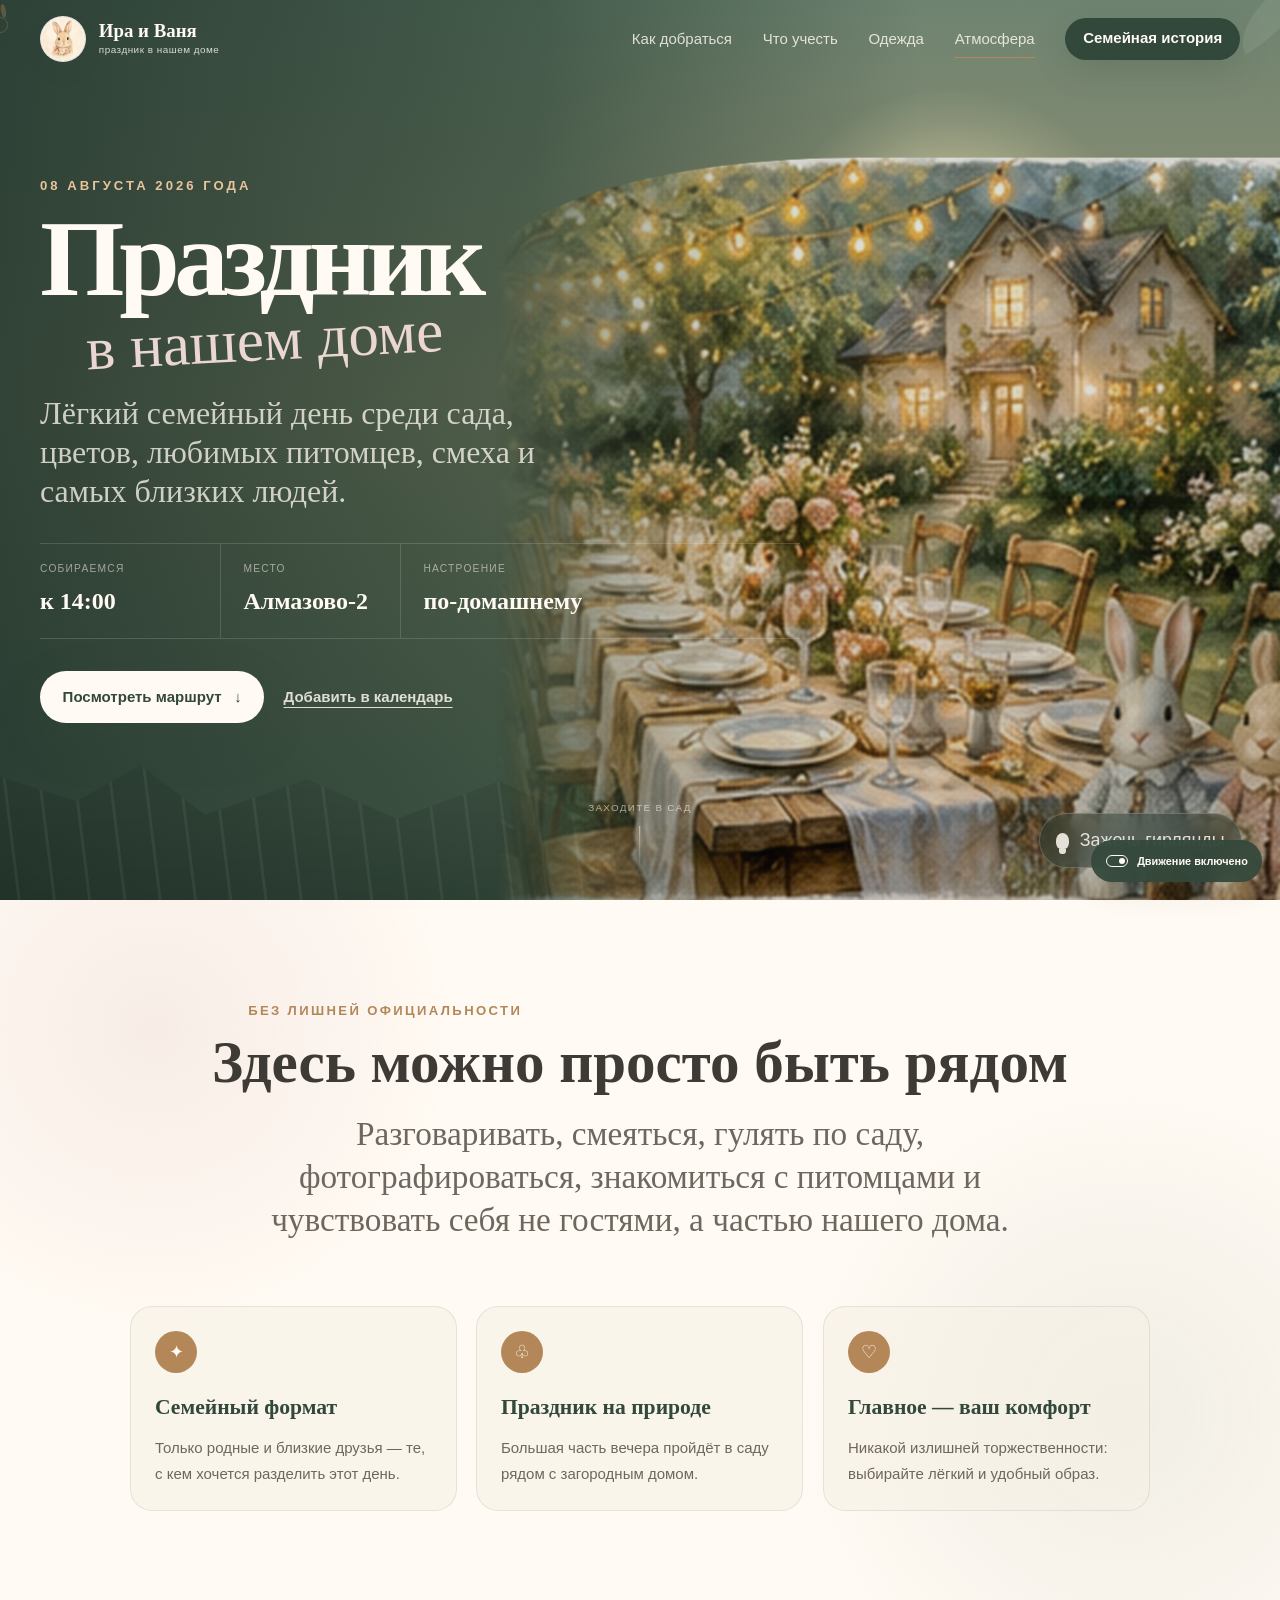
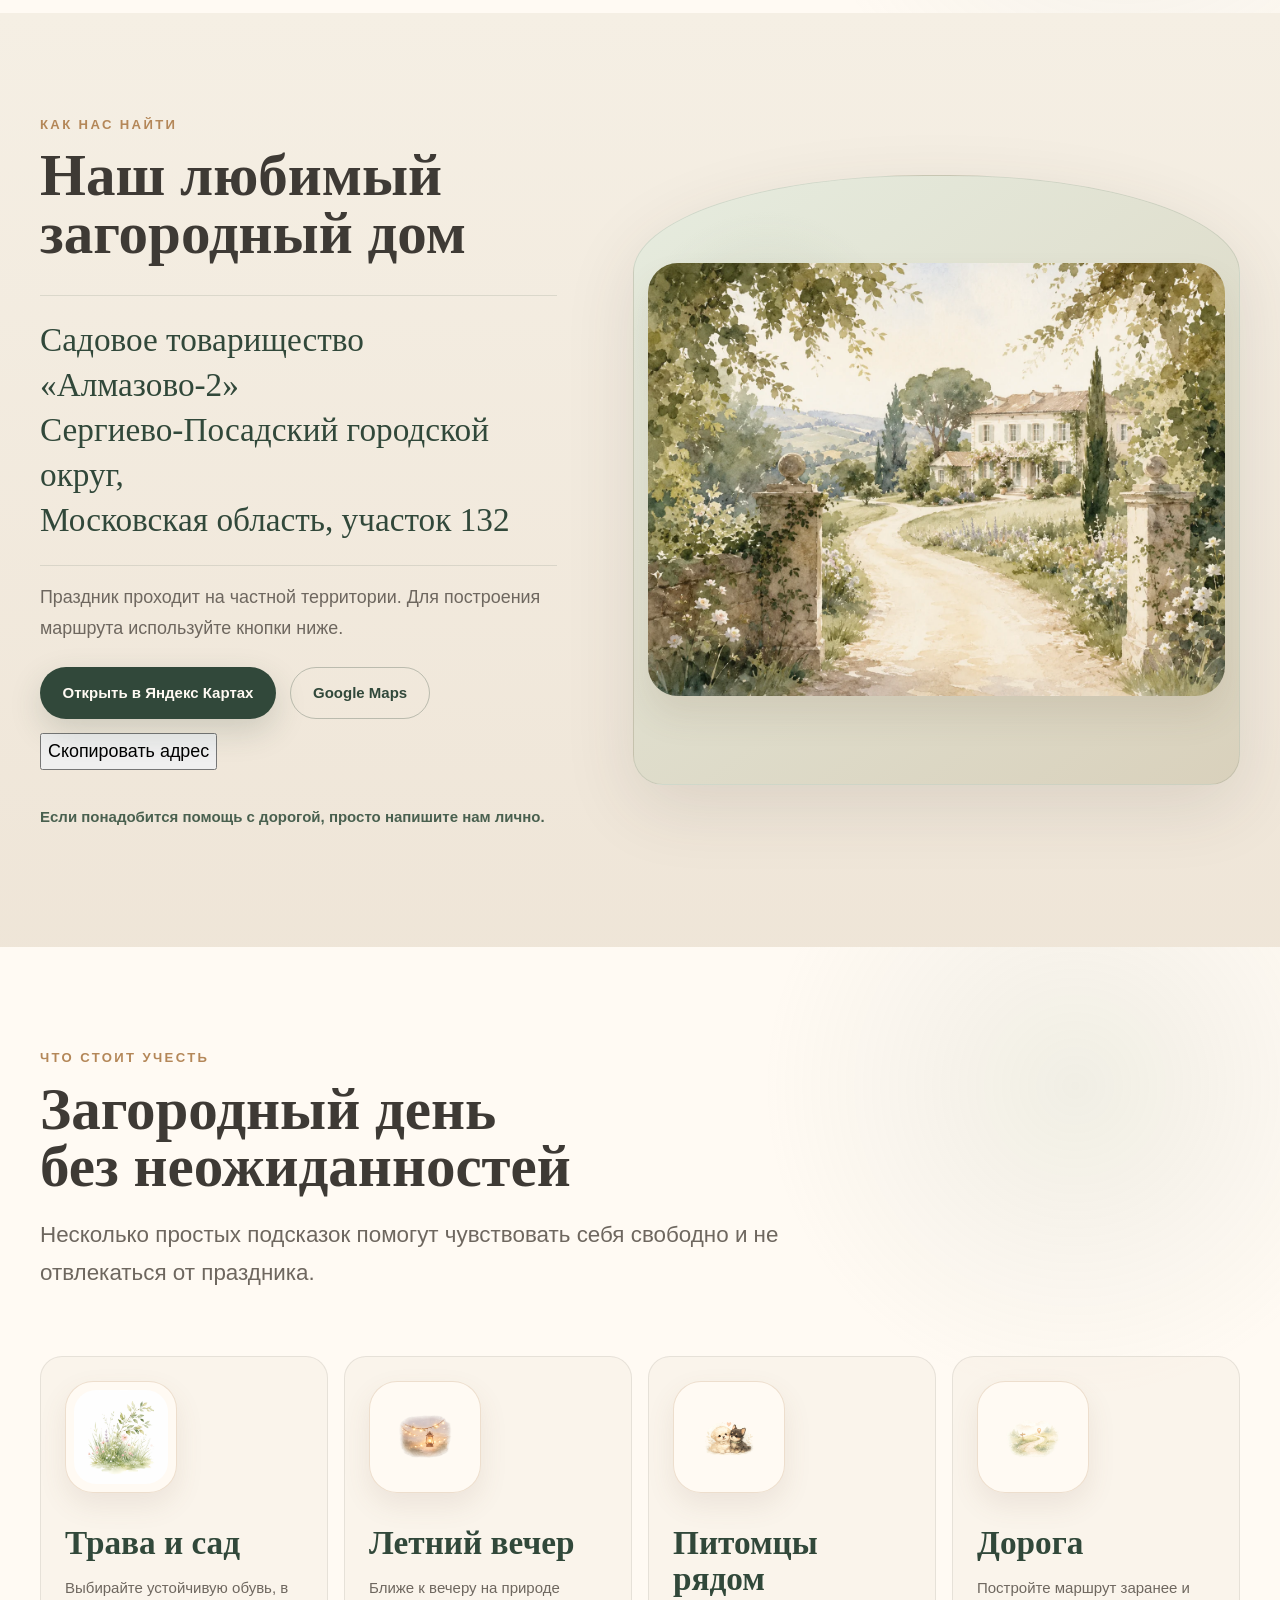
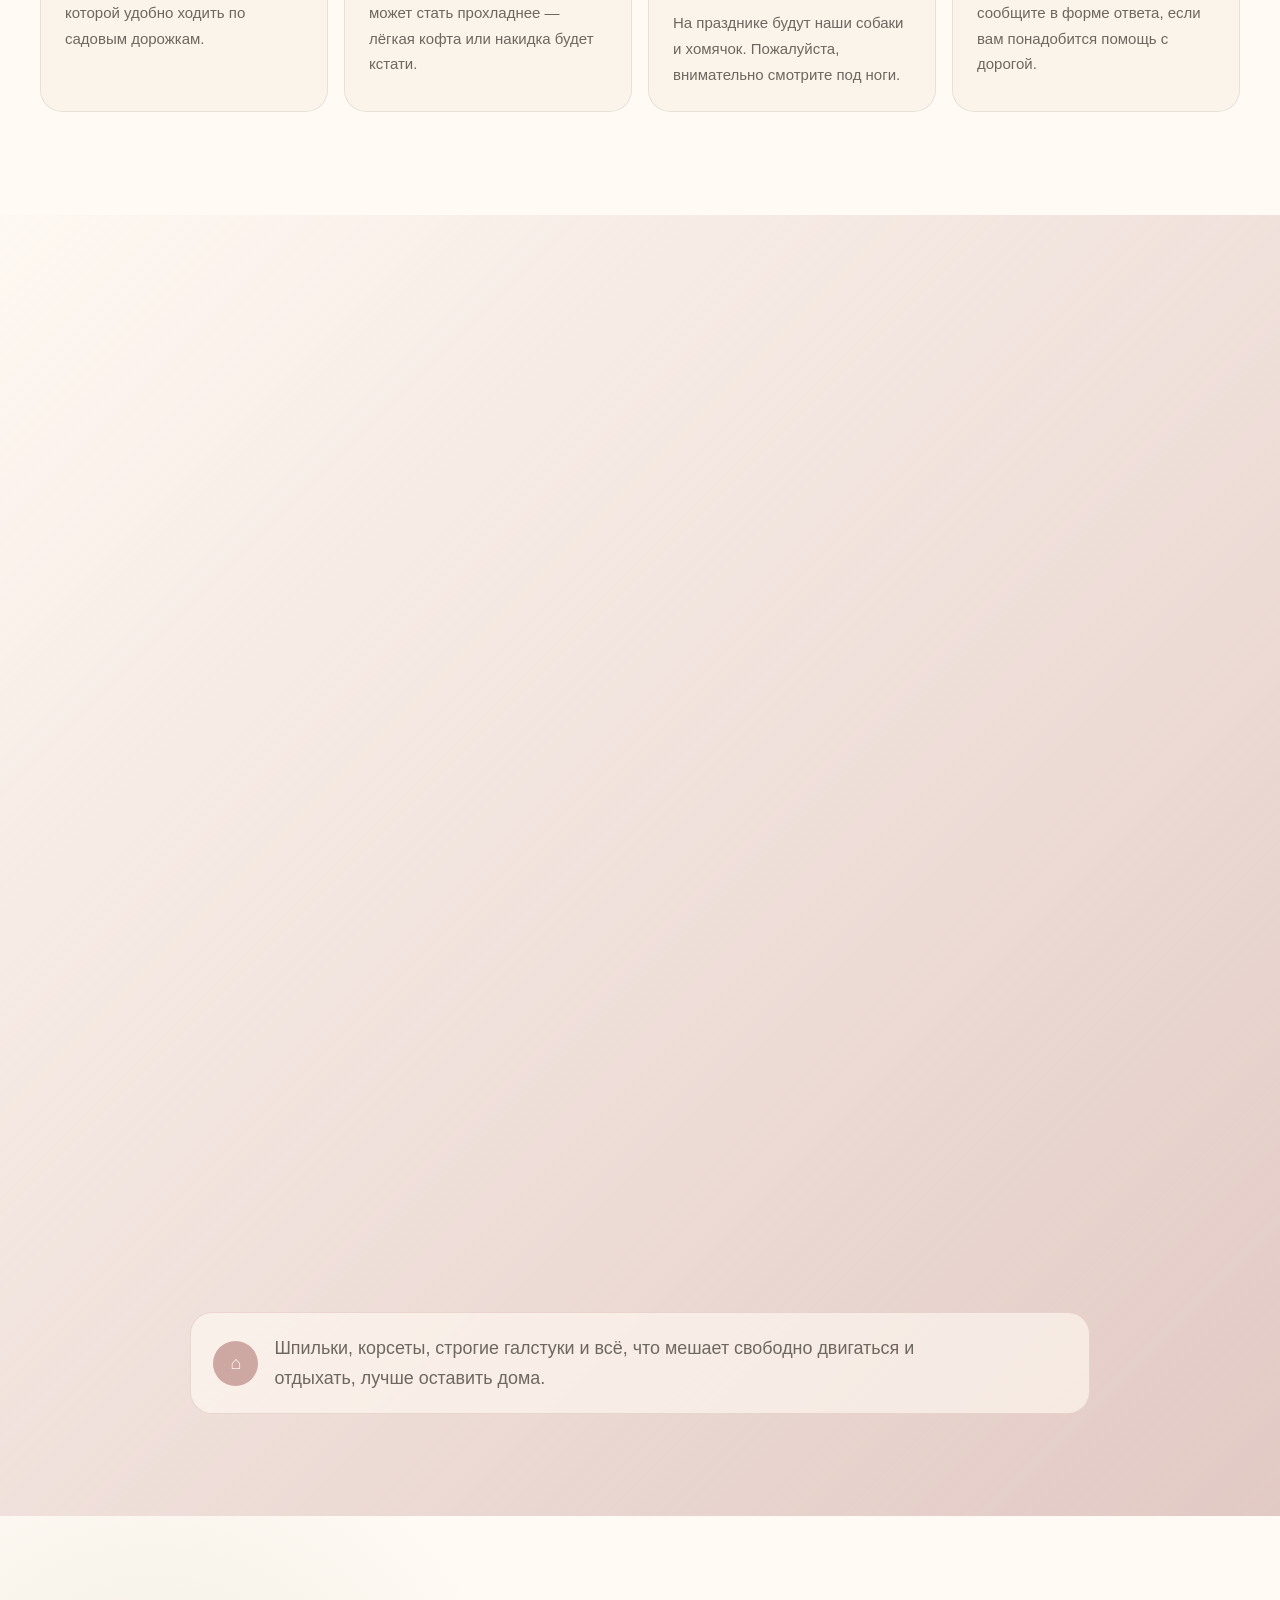
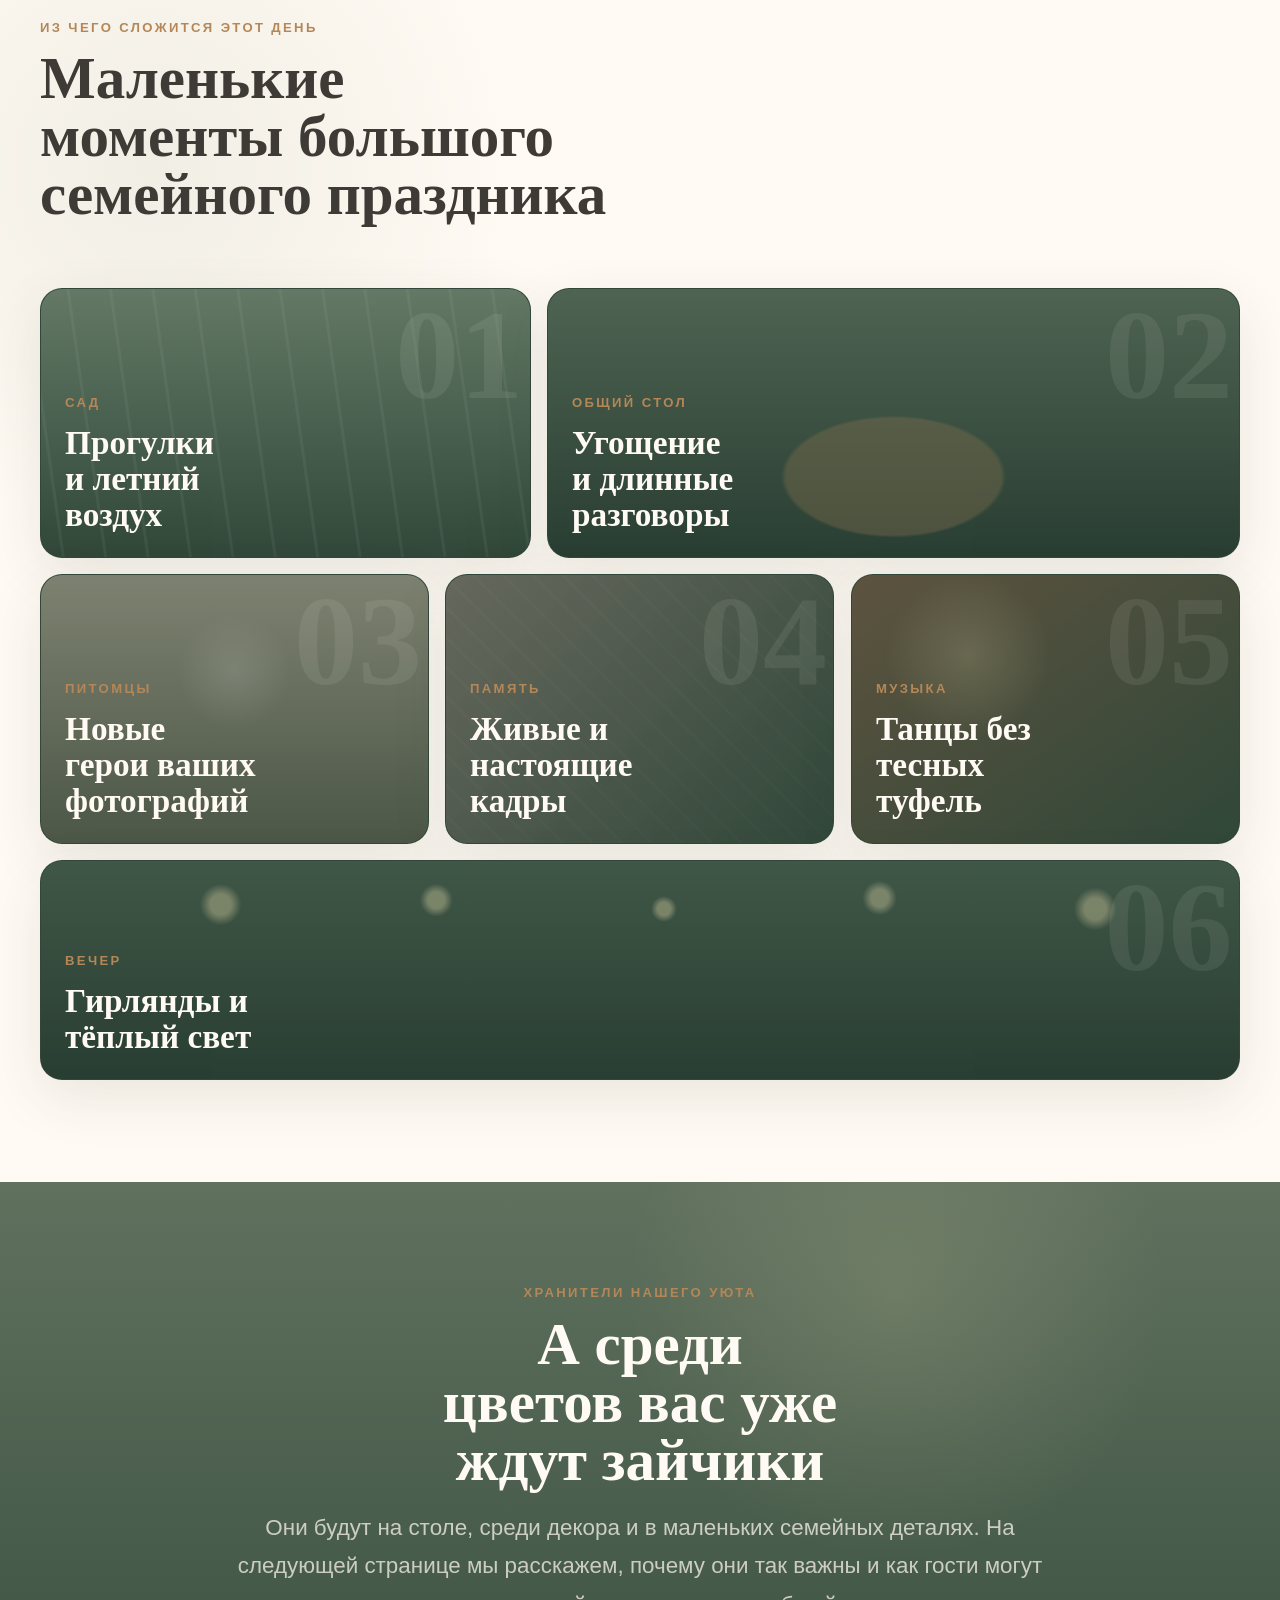
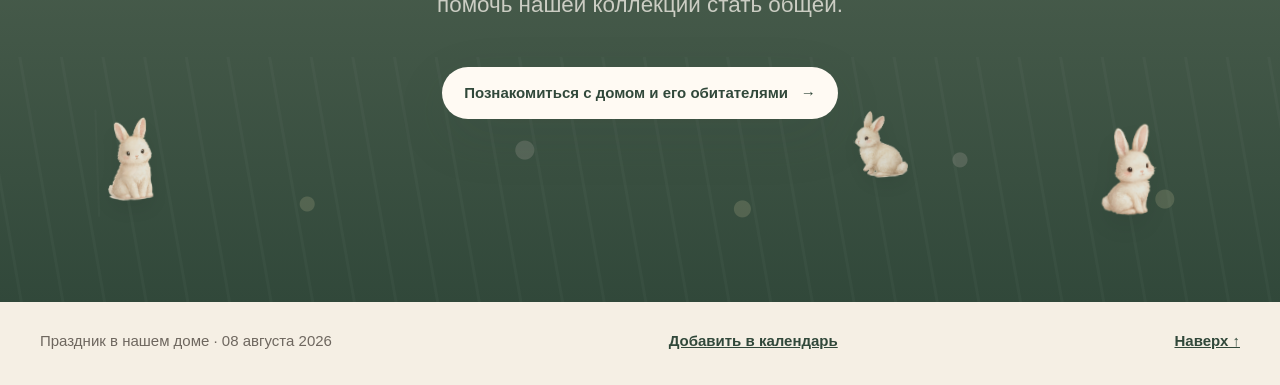
==== commit cd30a866: "Add files via upload" ====
--- a/celebration.html
+++ b/celebration.html
@@ -22,7 +22,8 @@
 <link href="css/immersive-motion.css" rel="stylesheet"/>
 <link href="css/pages/celebration.css" rel="stylesheet"/>
 <link href="css/responsive.css" rel="stylesheet"/>
-<link href="css/mobile-fixes.css?v=1" rel="stylesheet"/>
+<link href="css/mobile-fixes.css?v=2" rel="stylesheet"/>
+<link href="css/mobile-final.css?v=3" rel="stylesheet"/>
 </head>
 <body class="celebration-page">
 <a class="skip-link" href="#main">Перейти к содержанию</a>
--- a/css/mobile-fixes.css
+++ b/css/mobile-fixes.css
@@ -0,0 +1,486 @@
+/* Mobile layout corrections — loaded after all other styles */
+
+html,
+body {
+  max-width: 100%;
+  overflow-x: hidden;
+}
+
+img,
+svg,
+video {
+  max-width: 100%;
+}
+
+@media (max-width: 780px) {
+  :root {
+    --mobile-side: clamp(1rem, 5vw, 1.35rem);
+  }
+
+  body {
+    padding-bottom: 74px;
+  }
+
+  main,
+  section,
+  article,
+  .page-shell {
+    min-width: 0;
+  }
+
+  .container {
+    width: auto;
+    max-width: none;
+    margin-inline: var(--mobile-side);
+  }
+
+  h1,
+  h2,
+  h3,
+  p,
+  li,
+  a,
+  strong,
+  span {
+    overflow-wrap: anywhere;
+  }
+
+  h2 {
+    font-size: clamp(2.25rem, 11vw, 3.75rem);
+    line-height: 1.02;
+  }
+
+  .section {
+    padding-block: clamp(4rem, 14vw, 6rem);
+  }
+
+  /* Keep hero copy and hero art in separate vertical zones. */
+  .home-hero,
+  .wedding-hero,
+  .celebration-hero,
+  .family-hero {
+    min-height: auto !important;
+    height: auto !important;
+    align-items: start !important;
+    padding-bottom: clamp(315px, 86vw, 410px) !important;
+  }
+
+  .home-hero__content,
+  .wedding-hero__content,
+  .celebration-hero__content,
+  .family-hero__content {
+    position: relative;
+    z-index: 10;
+    width: 100%;
+    padding-top: calc(var(--header-height) + 2.6rem) !important;
+    padding-bottom: 2.2rem;
+  }
+
+  .home-hero__title,
+  .wedding-hero__title,
+  .celebration-hero__title,
+  .family-hero__title {
+    max-width: 8.5ch !important;
+    font-size: clamp(3.8rem, 17vw, 6rem) !important;
+  }
+
+  .home-hero__subtitle,
+  .home-hero__small-note,
+  .wedding-hero__lead,
+  .celebration-hero__lead,
+  .family-hero__lead {
+    max-width: 29ch !important;
+  }
+
+  .home-hero__art,
+  .family-hero__art {
+    z-index: 2 !important;
+    right: -8% !important;
+    bottom: 0 !important;
+    width: 116vw !important;
+    height: clamp(300px, 78vw, 380px) !important;
+    object-position: center bottom !important;
+    opacity: 0.78 !important;
+    border-radius: 42% 42% 0 0 / 13% 13% 0 0 !important;
+    -webkit-mask-image: linear-gradient(180deg, transparent 0%, rgba(0,0,0,.8) 18%, #000 42%) !important;
+    mask-image: linear-gradient(180deg, transparent 0%, rgba(0,0,0,.8) 18%, #000 42%) !important;
+  }
+
+  .wedding-church-placeholder,
+  .garden-table {
+    z-index: 2 !important;
+    right: 0 !important;
+    bottom: 0 !important;
+    width: 100vw !important;
+    height: clamp(300px, 78vw, 390px) !important;
+    opacity: 0.62 !important;
+  }
+
+  .celebration-hero__house {
+    bottom: 6% !important;
+    opacity: 0.22 !important;
+  }
+
+  .home-scroll-cue,
+  .wedding-scroll,
+  .celebration-scroll,
+  .family-scroll {
+    display: none !important;
+  }
+
+  /* Facts remain readable and never spill outside the viewport. */
+  .wedding-hero__facts,
+  .celebration-hero__facts {
+    grid-template-columns: 1fr !important;
+    gap: .15rem;
+    width: 100%;
+    margin-top: 1.25rem;
+    padding: .45rem;
+    border-radius: 18px;
+    background: rgba(255,250,243,.88);
+    backdrop-filter: blur(12px);
+  }
+
+  .celebration-hero__facts {
+    color: var(--color-forest);
+  }
+
+  .wedding-hero__facts > div,
+  .celebration-hero__facts > div,
+  .wedding-hero__facts > div + div,
+  .celebration-hero__facts > div + div {
+    display: grid;
+    grid-template-columns: minmax(0, 1fr) auto;
+    align-items: center;
+    gap: .75rem;
+    width: 100%;
+    padding: .72rem .8rem !important;
+    border: 0 !important;
+    border-bottom: 1px solid rgba(62,58,53,.09) !important;
+  }
+
+  .wedding-hero__facts > div:last-child,
+  .celebration-hero__facts > div:last-child {
+    border-bottom: 0 !important;
+  }
+
+  /* Event cards: image above, text below, no overlap. */
+  .event-card {
+    display: grid !important;
+    grid-template-rows: auto auto !important;
+    min-height: 0 !important;
+    height: auto !important;
+  }
+
+  .event-card__visual,
+  .event-card__visual--final {
+    position: relative !important;
+    min-height: 250px !important;
+    height: 250px !important;
+  }
+
+  .event-card__visual--final img {
+    position: absolute;
+    inset: 0;
+    width: 100%;
+    height: 100%;
+    object-fit: cover;
+  }
+
+  .event-card__content {
+    position: relative !important;
+    z-index: 5;
+    min-height: 0 !important;
+    padding: 1.5rem !important;
+    background: inherit;
+  }
+
+  .event-card__date {
+    flex-wrap: wrap;
+    margin-bottom: 1.2rem;
+  }
+
+  .event-card__date strong {
+    font-size: clamp(3.4rem, 17vw, 5rem);
+  }
+
+  /* Alternating copy/image sections stack into clean cards. */
+  .home-story__layout,
+  .pets-teaser__layout,
+  .wedding-place__layout,
+  .celebration-place__layout,
+  .celebration-dress__layout,
+  .collection-story__layout,
+  .interactive-shelf__layout,
+  .pet-profile__layout {
+    grid-template-columns: minmax(0, 1fr) !important;
+    gap: 2rem !important;
+  }
+
+  .home-story__copy,
+  .pets-teaser__copy,
+  .wedding-place__copy,
+  .celebration-place__copy,
+  .collection-story__copy,
+  .pet-profile__copy {
+    position: relative;
+    z-index: 4;
+    min-width: 0;
+  }
+
+  .home-story__copy {
+    order: 1;
+  }
+
+  .home-story__visual {
+    order: 2;
+    min-height: 350px !important;
+  }
+
+  .rabbit-shelf,
+  .collection-album,
+  .interactive-shelf__visual,
+  .wedding-place__map,
+  .celebration-map,
+  .open-suitcase,
+  .pet-profile__portrait {
+    position: relative !important;
+    width: 100% !important;
+    max-width: 100%;
+    min-height: 0 !important;
+    height: auto !important;
+  }
+
+  .rabbit-shelf,
+  .collection-album,
+  .interactive-shelf__visual {
+    min-height: 390px !important;
+  }
+
+  .wedding-place__map,
+  .celebration-map,
+  .open-suitcase {
+    min-height: auto !important;
+  }
+
+  .wedding-place__map-art,
+  .celebration-map__art,
+  .open-suitcase__illustration,
+  .dress-card__image {
+    position: relative !important;
+    display: block;
+    width: 100% !important;
+    height: auto !important;
+    object-fit: contain !important;
+  }
+
+  /* Timeline is a simple two-column mobile list. */
+  .wedding-timeline::before,
+  .wedding-timeline::after {
+    display: none !important;
+    content: none !important;
+  }
+
+  .wedding-timeline__item {
+    grid-template-columns: 70px minmax(0,1fr) !important;
+    grid-template-rows: auto auto !important;
+    align-items: start !important;
+    min-height: 0 !important;
+    padding-block: 1.4rem;
+  }
+
+  .wedding-timeline__marker {
+    grid-column: 1 !important;
+    grid-row: 1 / span 2 !important;
+    width: 58px !important;
+    height: 58px !important;
+  }
+
+  .wedding-timeline__time,
+  .wedding-timeline__content {
+    grid-column: 2 !important;
+    min-width: 0;
+    padding-left: .75rem !important;
+  }
+
+  .wedding-timeline__time {
+    grid-row: 1 !important;
+    padding-top: 0 !important;
+  }
+
+  .wedding-timeline__content {
+    grid-row: 2 !important;
+    padding-top: .5rem !important;
+    padding-bottom: 0 !important;
+  }
+
+  .wedding-timeline__time strong {
+    font-size: clamp(2.5rem, 13vw, 3.6rem) !important;
+  }
+
+  /* Dress-code and comfort cards become vertically readable. */
+  .dress-card {
+    display: grid !important;
+    grid-template-columns: 1fr !important;
+    min-height: 0 !important;
+  }
+
+  .dress-card__visual {
+    min-height: 0 !important;
+    padding: .8rem !important;
+  }
+
+  .dress-card__content {
+    padding: 1.35rem !important;
+  }
+
+  .comfort-grid {
+    grid-template-columns: 1fr !important;
+  }
+
+  .comfort-card {
+    display: grid !important;
+    grid-template-columns: 92px minmax(0,1fr);
+    align-items: center;
+    gap: 1rem;
+    min-height: 0 !important;
+    padding: 1rem !important;
+  }
+
+  .comfort-card__icon--image {
+    grid-row: 1 / span 2;
+    width: 92px !important;
+    height: 92px !important;
+    margin: 0 !important;
+  }
+
+  .comfort-card h3,
+  .comfort-card p {
+    grid-column: 2;
+    min-width: 0;
+    margin: 0;
+  }
+
+  .comfort-card p {
+    margin-top: .35rem;
+  }
+
+  /* Pet photos and text never occupy the same layer. */
+  .pet-profile__layout--reverse .pet-profile__portrait,
+  .pet-profile__portrait {
+    order: 1 !important;
+  }
+
+  .pet-profile__copy {
+    order: 2 !important;
+  }
+
+  .pet-photo-real,
+  .pet-photo-real img {
+    position: relative !important;
+    width: 100% !important;
+    height: auto !important;
+    min-height: 0 !important;
+    aspect-ratio: 4 / 5;
+  }
+
+  .pet-photo-real img {
+    object-fit: cover;
+  }
+
+  .pet-profile__stamp,
+  .pet-profile__stamp--umka {
+    right: .5rem !important;
+    bottom: .5rem !important;
+    left: auto !important;
+    width: 108px !important;
+  }
+
+  .pet-gallery__grid,
+  .pets-teaser__cards {
+    grid-template-columns: 1fr !important;
+  }
+
+  .pet-mini-card,
+  .pet-mini-card:nth-child(2) {
+    transform: none !important;
+  }
+
+  /* Dark closing sections receive a solid text layer. */
+  .with-love__inner,
+  .wedding-transition__inner,
+  .celebration-rabbits__inner,
+  .family-gratitude__inner {
+    position: relative;
+    z-index: 5;
+    width: auto;
+    padding: 1.2rem;
+    border-radius: 24px;
+    background: rgba(38,58,48,.36);
+    backdrop-filter: blur(5px);
+  }
+
+  .with-love,
+  .wedding-transition,
+  .celebration-rabbits,
+  .family-gratitude {
+    min-height: auto !important;
+  }
+
+  .site-footer__inner {
+    gap: .8rem;
+  }
+}
+
+@media (max-width: 480px) {
+  .home-hero,
+  .wedding-hero,
+  .celebration-hero,
+  .family-hero {
+    padding-bottom: 300px !important;
+  }
+
+  .home-hero__art,
+  .family-hero__art,
+  .wedding-church-placeholder,
+  .garden-table {
+    height: 300px !important;
+  }
+
+  .home-hero__title,
+  .wedding-hero__title,
+  .celebration-hero__title,
+  .family-hero__title {
+    font-size: clamp(3.25rem, 16vw, 4.8rem) !important;
+  }
+
+  .wedding-hero__actions,
+  .celebration-hero__actions,
+  .family-hero__actions,
+  .home-hero__actions,
+  .wedding-place__actions,
+  .celebration-place__actions {
+    width: 100%;
+    align-items: stretch !important;
+    flex-direction: column !important;
+  }
+
+  .button,
+  .wedding-hero__actions .button,
+  .celebration-hero__actions .button,
+  .family-hero__actions .button,
+  .home-hero__actions .button {
+    max-width: 100%;
+    white-space: normal;
+    text-align: center;
+  }
+
+  .comfort-card {
+    grid-template-columns: 76px minmax(0,1fr);
+  }
+
+  .comfort-card__icon--image {
+    width: 76px !important;
+    height: 76px !important;
+  }
+}
--- a/css/mobile-final.css
+++ b/css/mobile-final.css
@@ -0,0 +1,297 @@
+/* Final phone layout — iPhone and narrow Android screens */
+* { box-sizing: border-box; }
+html, body { width:100%; max-width:100%; overflow-x:hidden; }
+
+@media (max-width: 820px) {
+  :root { --phone-gutter: clamp(16px, 5vw, 22px); }
+
+  body { padding-bottom: 82px; }
+  .container { width: auto !important; max-width: none !important; margin-inline: var(--phone-gutter) !important; }
+  main, section, article, div, header, footer { min-width: 0; }
+  img, svg, video { display:block; max-width:100%; }
+  h1,h2,h3,p,li,a,strong,span { max-width:100%; }
+  p,li,a { overflow-wrap:break-word; word-break:normal; }
+
+  /* On phones reveal elements must never remain shifted beyond the viewport. */
+  .reveal,
+  .reveal.is-visible,
+  [data-reveal],
+  [data-reveal].is-visible {
+    opacity:1 !important;
+    transform:none !important;
+    translate:none !important;
+  }
+
+  /* Remove decorative horizontal movement that clips the right edge on iOS. */
+  .event-card,
+  .pet-mini-card,
+  .pet-gallery__item,
+  .dress-card,
+  .comfort-card,
+  .detail-card,
+  .nature-dress-card,
+  .mood-tile,
+  .shelf-item,
+  .album-photo {
+    animation:none !important;
+  }
+
+  .section { padding-block: clamp(54px, 14vw, 82px) !important; }
+  .section-heading { max-width:100% !important; margin-inline:0 !important; }
+  .section-heading h2 { max-width:100% !important; font-size:clamp(2.25rem, 11vw, 3.8rem) !important; line-height:1.02 !important; }
+
+  /* HEROES: text and image are two normal-flow rows, never overlapping. */
+  .home-hero,
+  .wedding-hero,
+  .celebration-hero,
+  .family-hero {
+    display:flex !important;
+    flex-direction:column !important;
+    min-height:0 !important;
+    height:auto !important;
+    overflow:hidden !important;
+    padding:0 !important;
+  }
+
+  .home-hero__content,
+  .wedding-hero__content,
+  .celebration-hero__content,
+  .family-hero__content {
+    order:1 !important;
+    position:relative !important;
+    z-index:5 !important;
+    width:auto !important;
+    max-width:none !important;
+    margin-inline:var(--phone-gutter) !important;
+    padding:calc(var(--header-height) + 34px) 0 34px !important;
+  }
+
+  .home-hero__scene,
+  .wedding-hero__scene,
+  .celebration-hero__scene,
+  .family-hero__scene {
+    order:2 !important;
+    position:relative !important;
+    z-index:1 !important;
+    inset:auto !important;
+    width:100% !important;
+    height:clamp(310px, 84vw, 390px) !important;
+    min-height:310px !important;
+    overflow:hidden !important;
+  }
+
+  .home-hero__title,
+  .wedding-hero__title,
+  .celebration-hero__title,
+  .family-hero__title {
+    width:100% !important;
+    max-width:100% !important;
+    margin-left:0 !important;
+    font-size:clamp(3.4rem, 16vw, 5.4rem) !important;
+    line-height:.9 !important;
+  }
+  .family-hero__title em { margin-left:.45em !important; }
+
+  .home-hero__subtitle,
+  .home-hero__small-note,
+  .wedding-hero__lead,
+  .celebration-hero__lead,
+  .family-hero__lead,
+  .family-hero__note { width:100% !important; max-width:100% !important; }
+
+  .home-hero__actions,
+  .wedding-hero__actions,
+  .celebration-hero__actions,
+  .family-hero__actions,
+  .wedding-place__actions,
+  .celebration-place__actions,
+  .wedding-transition__actions,
+  .family-gratitude__actions {
+    display:grid !important;
+    grid-template-columns:1fr !important;
+    width:100% !important;
+    gap:12px !important;
+  }
+  .button, .text-link { max-width:100% !important; white-space:normal !important; text-align:center; }
+
+  .home-hero__art,
+  .family-hero__art {
+    position:absolute !important;
+    inset:0 !important;
+    width:100% !important;
+    height:100% !important;
+    object-fit:cover !important;
+    object-position:center bottom !important;
+    border-radius:0 !important;
+    opacity:.82 !important;
+    -webkit-mask-image:linear-gradient(180deg, transparent 0, #000 18%, #000 100%) !important;
+    mask-image:linear-gradient(180deg, transparent 0, #000 18%, #000 100%) !important;
+  }
+
+  .wedding-church-placeholder,
+  .garden-table {
+    position:absolute !important;
+    inset:0 !important;
+    width:100% !important;
+    height:100% !important;
+    opacity:.62 !important;
+    transform:none !important;
+  }
+  .wedding-scroll,.celebration-scroll,.home-scroll-cue,.family-scroll { display:none !important; }
+
+  .wedding-hero__facts,
+  .celebration-hero__facts {
+    display:grid !important;
+    grid-template-columns:1fr !important;
+    width:100% !important;
+    margin-top:22px !important;
+  }
+  .wedding-hero__facts > div,
+  .celebration-hero__facts > div {
+    display:grid !important;
+    grid-template-columns:minmax(0,1fr) auto !important;
+    width:100% !important;
+    padding:12px 10px !important;
+    border-left:0 !important;
+    border-right:0 !important;
+  }
+
+  /* All mixed text/image sections stack. */
+  .invitation-story__layout,
+  .about-us__layout,
+  .events-preview__grid,
+  .home-story__layout,
+  .pets-teaser__layout,
+  .wedding-place__layout,
+  .celebration-place__layout,
+  .celebration-dress__layout,
+  .collection-story__layout,
+  .interactive-shelf__layout,
+  .pet-profile__layout,
+  .wedding-details__grid,
+  .dress-cards,
+  .nature-dress-grid,
+  .comfort-grid,
+  .mood-mosaic {
+    display:grid !important;
+    grid-template-columns:minmax(0,1fr) !important;
+    width:100% !important;
+    gap:24px !important;
+  }
+
+  .event-card { display:grid !important; grid-template-columns:1fr !important; grid-template-rows:auto auto !important; min-height:0 !important; height:auto !important; overflow:hidden !important; }
+  .event-card__visual,.event-card__visual--final { position:relative !important; inset:auto !important; width:100% !important; height:245px !important; min-height:245px !important; }
+  .event-card__visual img,.event-card__visual--final img { position:absolute !important; inset:0 !important; width:100% !important; height:100% !important; object-fit:cover !important; }
+  .event-card__content { position:relative !important; inset:auto !important; width:100% !important; min-height:0 !important; padding:22px !important; }
+  .event-card__date { display:flex !important; flex-wrap:wrap !important; width:100% !important; }
+
+  .wedding-place__map,
+  .celebration-map,
+  .open-suitcase,
+  .dress-card__visual,
+  .collection-album,
+  .pet-profile__portrait {
+    position:relative !important;
+    inset:auto !important;
+    width:100% !important;
+    max-width:100% !important;
+    height:auto !important;
+  }
+  .wedding-place__map-art,.celebration-map__art,.open-suitcase__illustration,.dress-card__image { width:100% !important; height:auto !important; object-fit:contain !important; }
+
+  /* Timeline: no vertical lines and no overflowing time labels. */
+  .wedding-timeline::before,.wedding-timeline::after { display:none !important; content:none !important; }
+  .wedding-timeline__item {
+    display:grid !important;
+    grid-template-columns:62px minmax(0,1fr) !important;
+    grid-template-rows:auto auto !important;
+    width:100% !important;
+    min-height:0 !important;
+    padding:22px 0 !important;
+  }
+  .wedding-timeline__marker { grid-column:1 !important; grid-row:1 / span 2 !important; width:54px !important; height:54px !important; }
+  .wedding-timeline__time,.wedding-timeline__content { grid-column:2 !important; min-width:0 !important; padding-left:10px !important; }
+  .wedding-timeline__time { grid-row:1 !important; }
+  .wedding-timeline__content { grid-row:2 !important; padding-top:8px !important; }
+  .wedding-timeline__time strong { font-size:clamp(2.25rem, 12vw, 3.25rem) !important; }
+
+  .dress-card { display:grid !important; grid-template-columns:1fr !important; width:100% !important; min-height:0 !important; }
+  .dress-card__content { width:100% !important; padding:20px !important; }
+  .comfort-card { display:grid !important; grid-template-columns:94px minmax(0,1fr) !important; gap:14px !important; width:100% !important; min-height:0 !important; padding:15px !important; }
+  .comfort-card__icon--image { grid-row:1 / span 2 !important; width:94px !important; height:94px !important; margin:0 !important; }
+  .comfort-card h3,.comfort-card p { grid-column:2 !important; margin:0 !important; }
+
+  .pet-profile__portrait { order:1 !important; }
+  .pet-profile__copy { order:2 !important; width:100% !important; }
+  .pet-photo-real,.pet-photo-real img { position:relative !important; width:100% !important; height:auto !important; min-height:0 !important; aspect-ratio:4/5 !important; }
+  .pet-photo-real img { object-fit:cover !important; }
+  .pet-gallery__grid,.pets-teaser__cards { display:grid !important; grid-template-columns:1fr !important; }
+  .pet-mini-card,.pet-gallery__item,.pet-gallery__item:nth-child(2) { transform:none !important; }
+
+  /* FAMILY RABBIT SHELVES */
+  .family-room { display:none !important; }
+  .family-hero-shelf {
+    display:block !important;
+    position:absolute !important;
+    inset:12px var(--phone-gutter) 12px var(--phone-gutter) !important;
+    width:auto !important;
+    height:auto !important;
+    opacity:1 !important;
+    transform:none !important;
+  }
+  .family-hero-shelf__board--one { top:49% !important; }
+  .family-hero-shelf__board--two { top:80% !important; }
+  .hero-shelf-rabbit { width:84px !important; height:110px !important; transform:none !important; }
+  .hero-shelf-rabbit img { width:150% !important; height:150% !important; max-width:none !important; object-fit:contain !important; transform:translate(-17%, 13%) !important; mix-blend-mode:multiply; }
+  .hero-shelf-rabbit--1 { top:calc(49% - 105px) !important; left:10% !important; }
+  .hero-shelf-rabbit--2 { top:calc(49% - 112px) !important; left:38% !important; }
+  .hero-shelf-rabbit--3 { top:calc(49% - 102px) !important; right:8% !important; }
+  .hero-shelf-rabbit--4 { top:calc(80% - 111px) !important; left:22% !important; }
+  .hero-shelf-rabbit--5 { top:calc(80% - 105px) !important; right:19% !important; }
+
+  .interactive-shelf__visual { position:relative !important; width:100% !important; height:560px !important; min-height:560px !important; overflow:visible !important; }
+  .interactive-shelf__cabinet { position:absolute !important; inset:0 !important; overflow:hidden !important; }
+  .interactive-shelf__board--top { top:35% !important; }
+  .interactive-shelf__board--middle { top:63% !important; }
+  .interactive-shelf__board--bottom { top:88% !important; }
+  .shelf-item { width:86px !important; height:112px !important; transform:none !important; transition:filter .25s ease !important; }
+  .shelf-item:hover,.shelf-item:focus-visible,.shelf-item.is-selected { transform:none !important; filter:drop-shadow(0 12px 12px rgba(118,90,67,.20)) !important; }
+  .shelf-item img { width:155% !important; height:155% !important; max-width:none !important; object-fit:contain !important; transform:translate(-18%, 13%) !important; mix-blend-mode:multiply; pointer-events:none; }
+  .shelf-item--1 { top:calc(35% - 108px) !important; left:7% !important; }
+  .shelf-item--2 { top:calc(35% - 114px) !important; left:37% !important; }
+  .shelf-item--3 { top:calc(35% - 106px) !important; right:5% !important; }
+  .shelf-item--4 { top:calc(63% - 112px) !important; left:20% !important; }
+  .shelf-item--5 { top:calc(63% - 108px) !important; right:17% !important; }
+  .shelf-item--guest { top:calc(88% - 118px) !important; left:50% !important; width:92px !important; height:118px !important; transform:translateX(-50%) !important; opacity:.9 !important; }
+  .shelf-item--guest:hover,.shelf-item--guest:focus-visible,.shelf-item--guest.is-selected { transform:translateX(-50%) !important; }
+  .interactive-shelf__visual-note { bottom:-42px !important; }
+
+  .collection-album { min-height:520px !important; overflow:hidden !important; }
+  .album-photo { transform:none !important; }
+
+  /* Closing sections: solid readable panel and no text over artwork. */
+  .with-love,.wedding-transition,.celebration-rabbits,.family-gratitude { min-height:0 !important; }
+  .with-love__inner,.wedding-transition__inner,.celebration-rabbits__inner,.family-gratitude__inner {
+    position:relative !important; z-index:5 !important; width:auto !important; margin-inline:var(--phone-gutter) !important; padding:22px !important;
+    background:rgba(38,58,48,.55) !important; border-radius:24px !important; backdrop-filter:blur(7px);
+  }
+
+  .site-footer__inner { display:grid !important; grid-template-columns:1fr !important; gap:10px !important; }
+  .mobile-dock { right:8px !important; bottom:8px !important; left:8px !important; }
+  .mobile-dock a { min-width:0 !important; padding-inline:3px !important; }
+  .mobile-dock small { font-size:9px !important; white-space:normal !important; text-align:center; }
+}
+
+@media (max-width: 410px) {
+  :root { --phone-gutter: 16px; }
+  .home-hero__title,.wedding-hero__title,.celebration-hero__title,.family-hero__title { font-size:clamp(3.15rem, 15.2vw, 4.5rem) !important; }
+  .home-hero__scene,.wedding-hero__scene,.celebration-hero__scene,.family-hero__scene { height:330px !important; }
+  .comfort-card { grid-template-columns:78px minmax(0,1fr) !important; }
+  .comfort-card__icon--image { width:78px !important; height:78px !important; }
+  .hero-shelf-rabbit { width:76px !important; height:102px !important; }
+  .shelf-item { width:78px !important; height:104px !important; }
+}
+
+@media (prefers-reduced-motion: reduce), (max-width: 820px) {
+  *, *::before, *::after { scroll-behavior:auto !important; }
+}
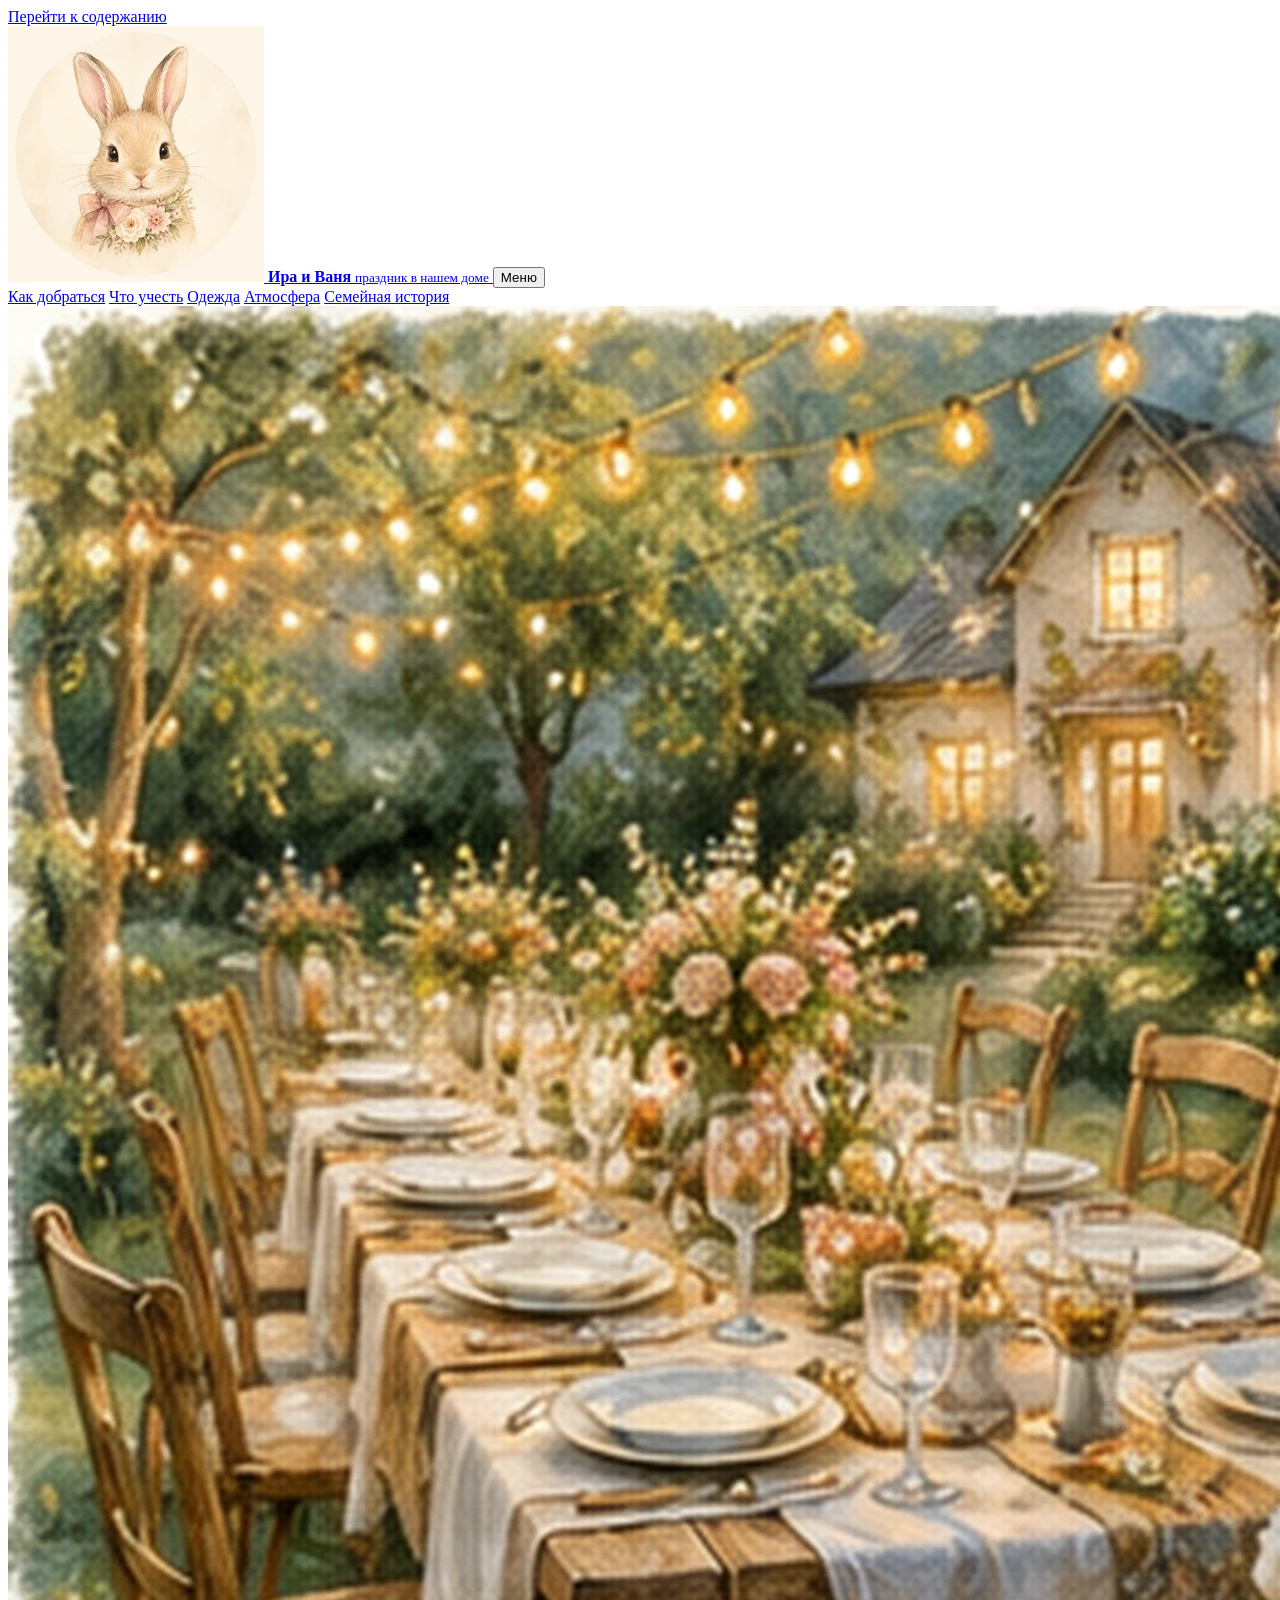
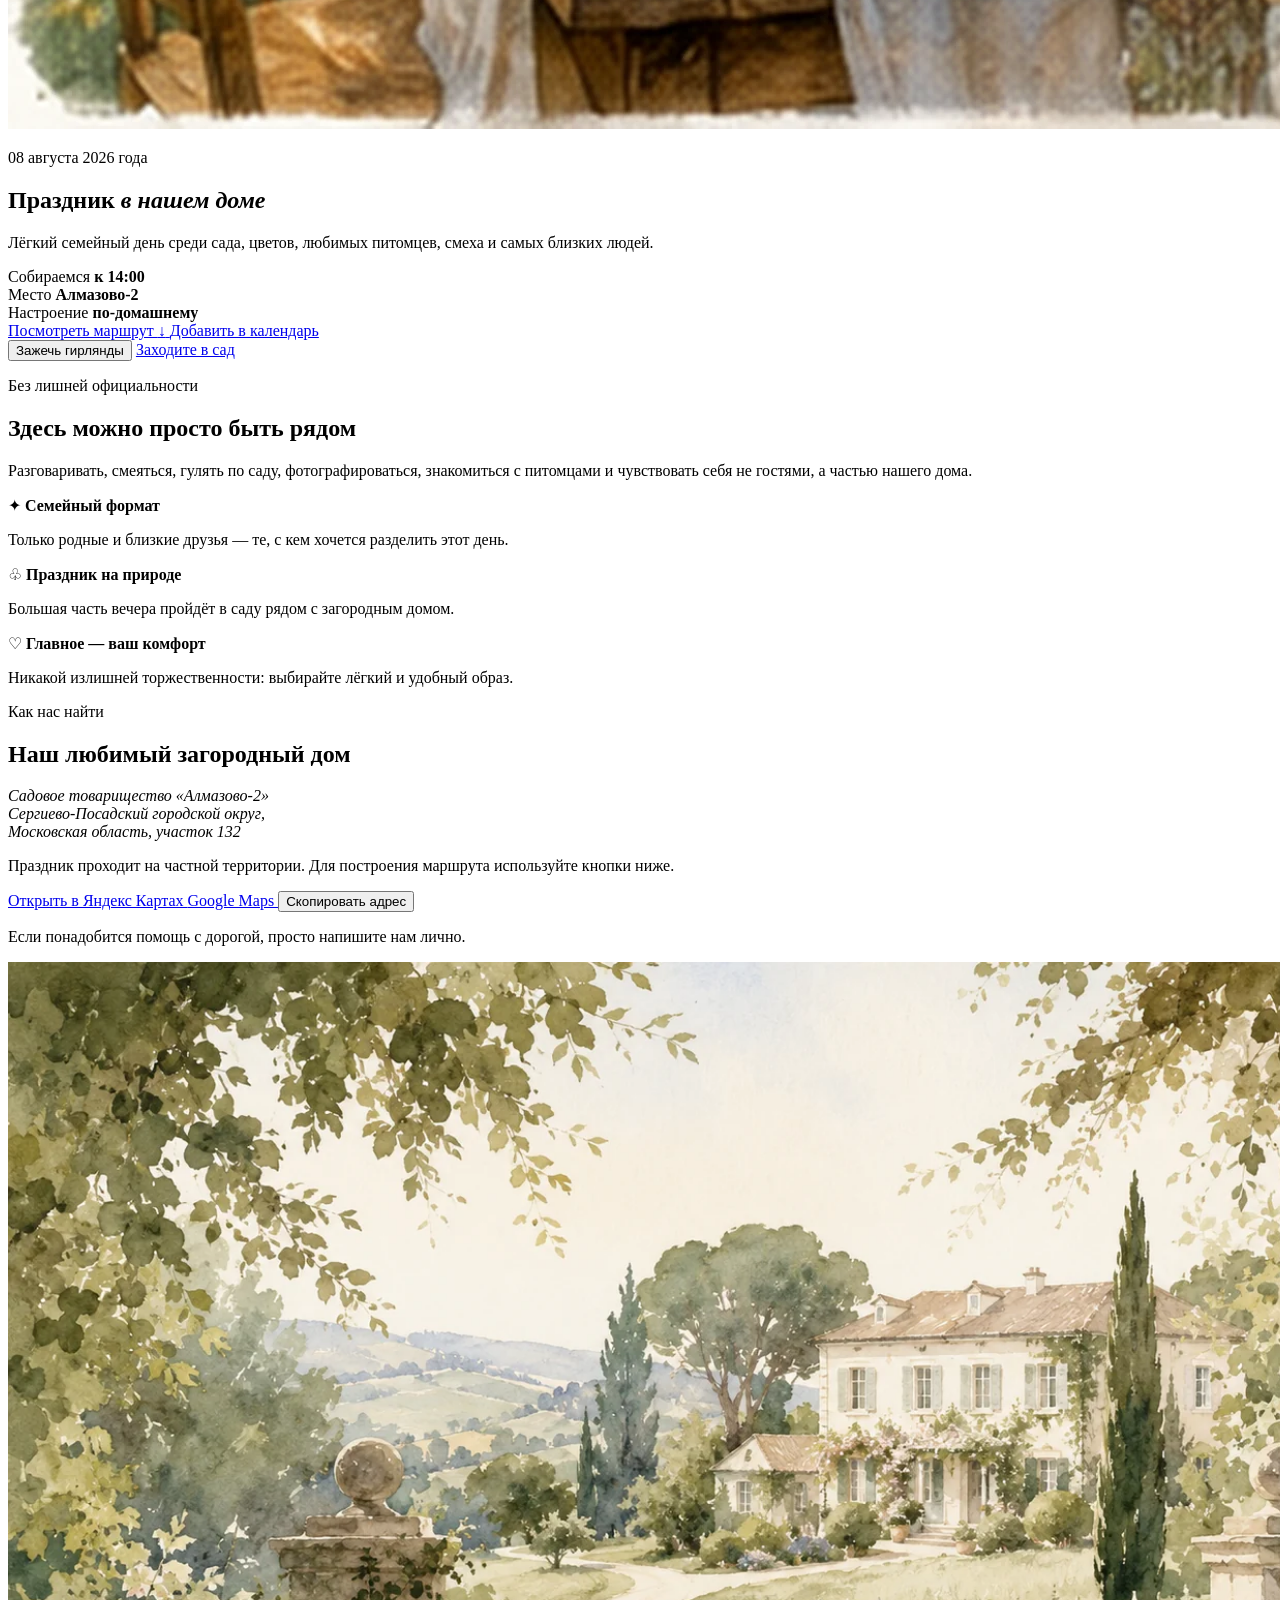
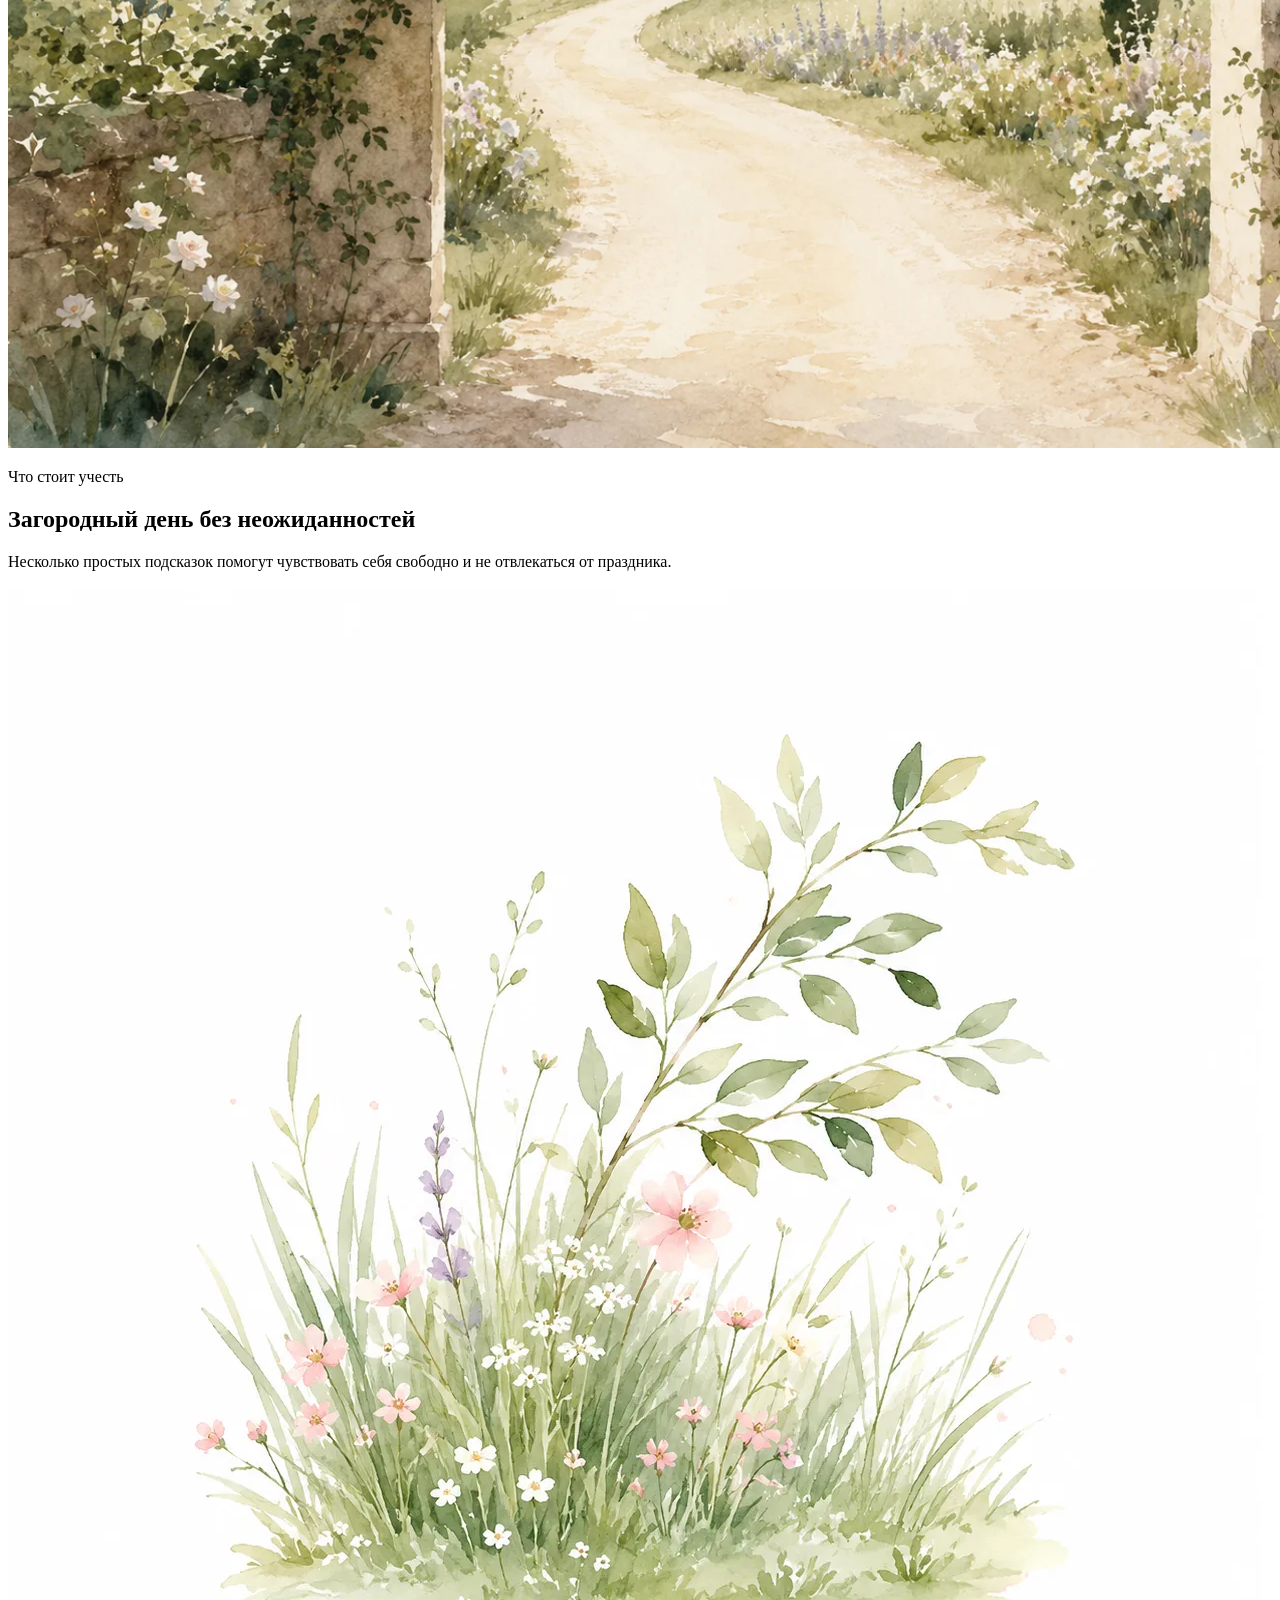
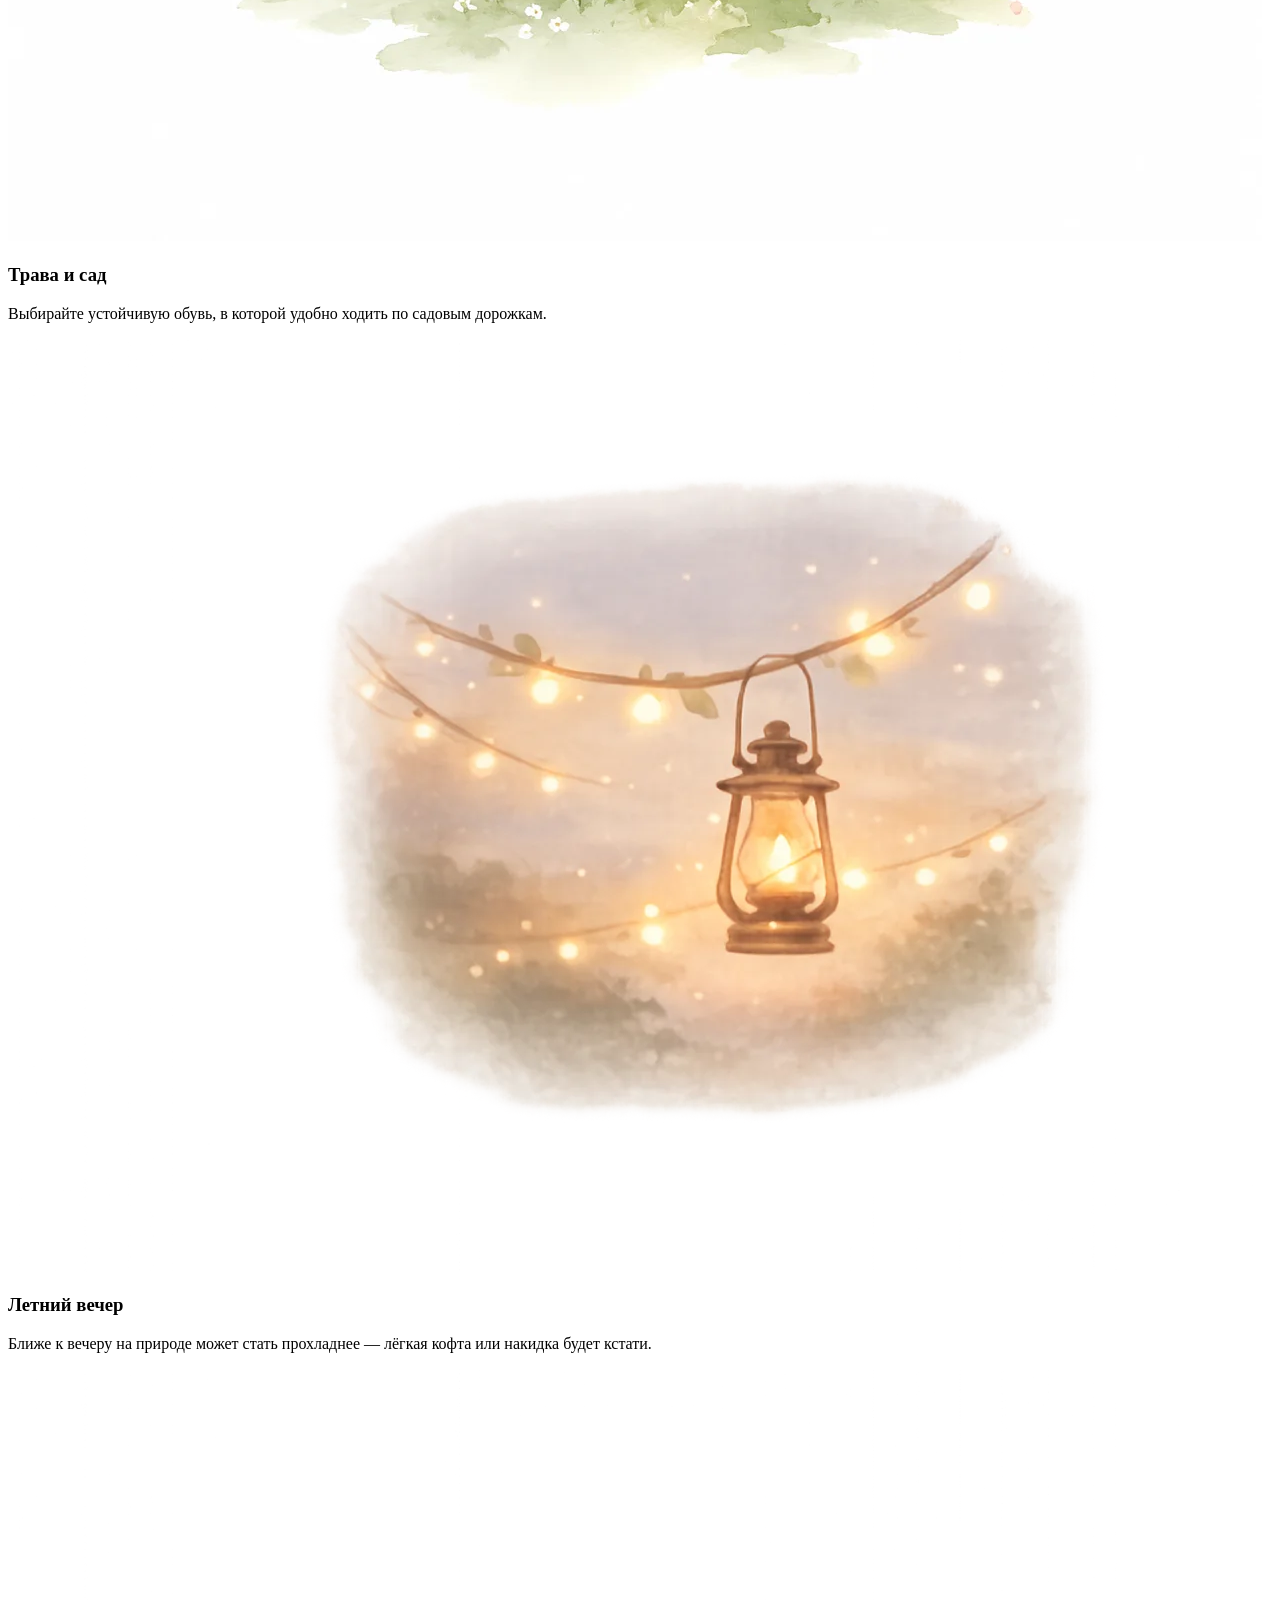
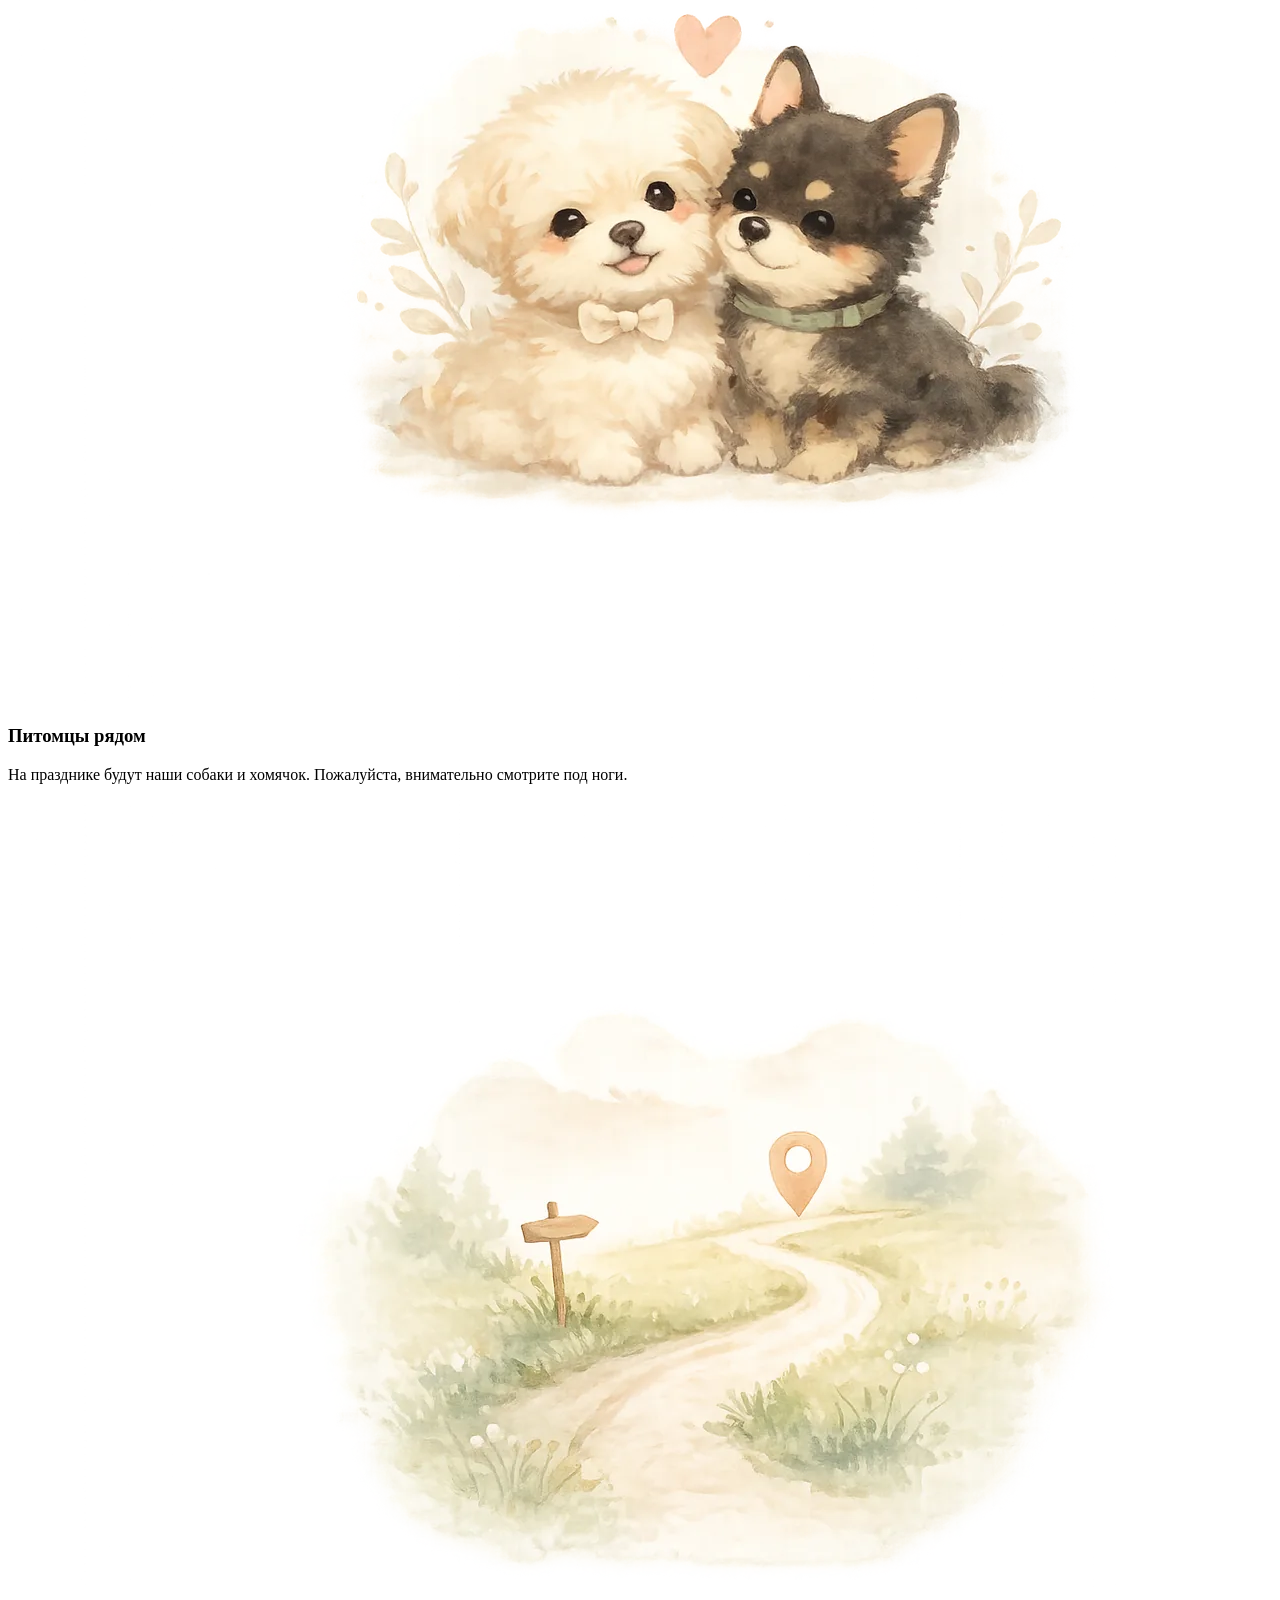
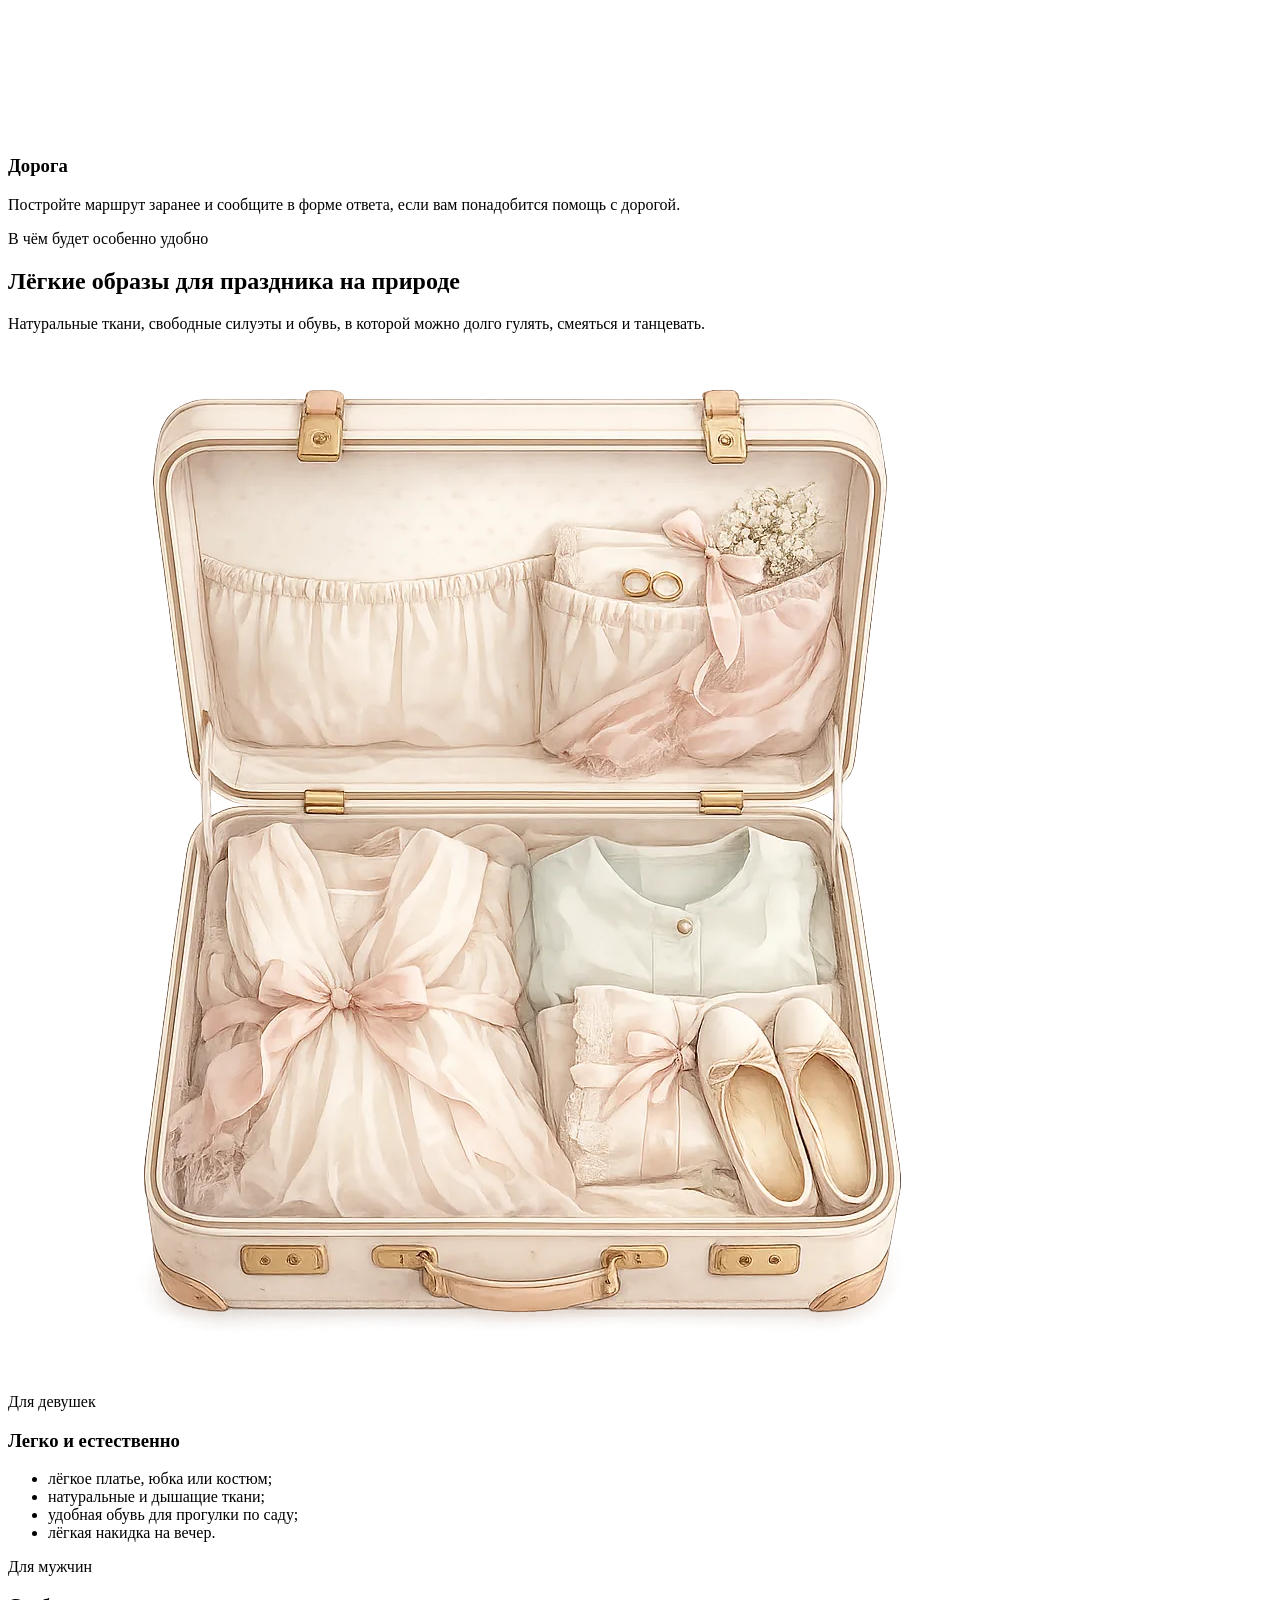
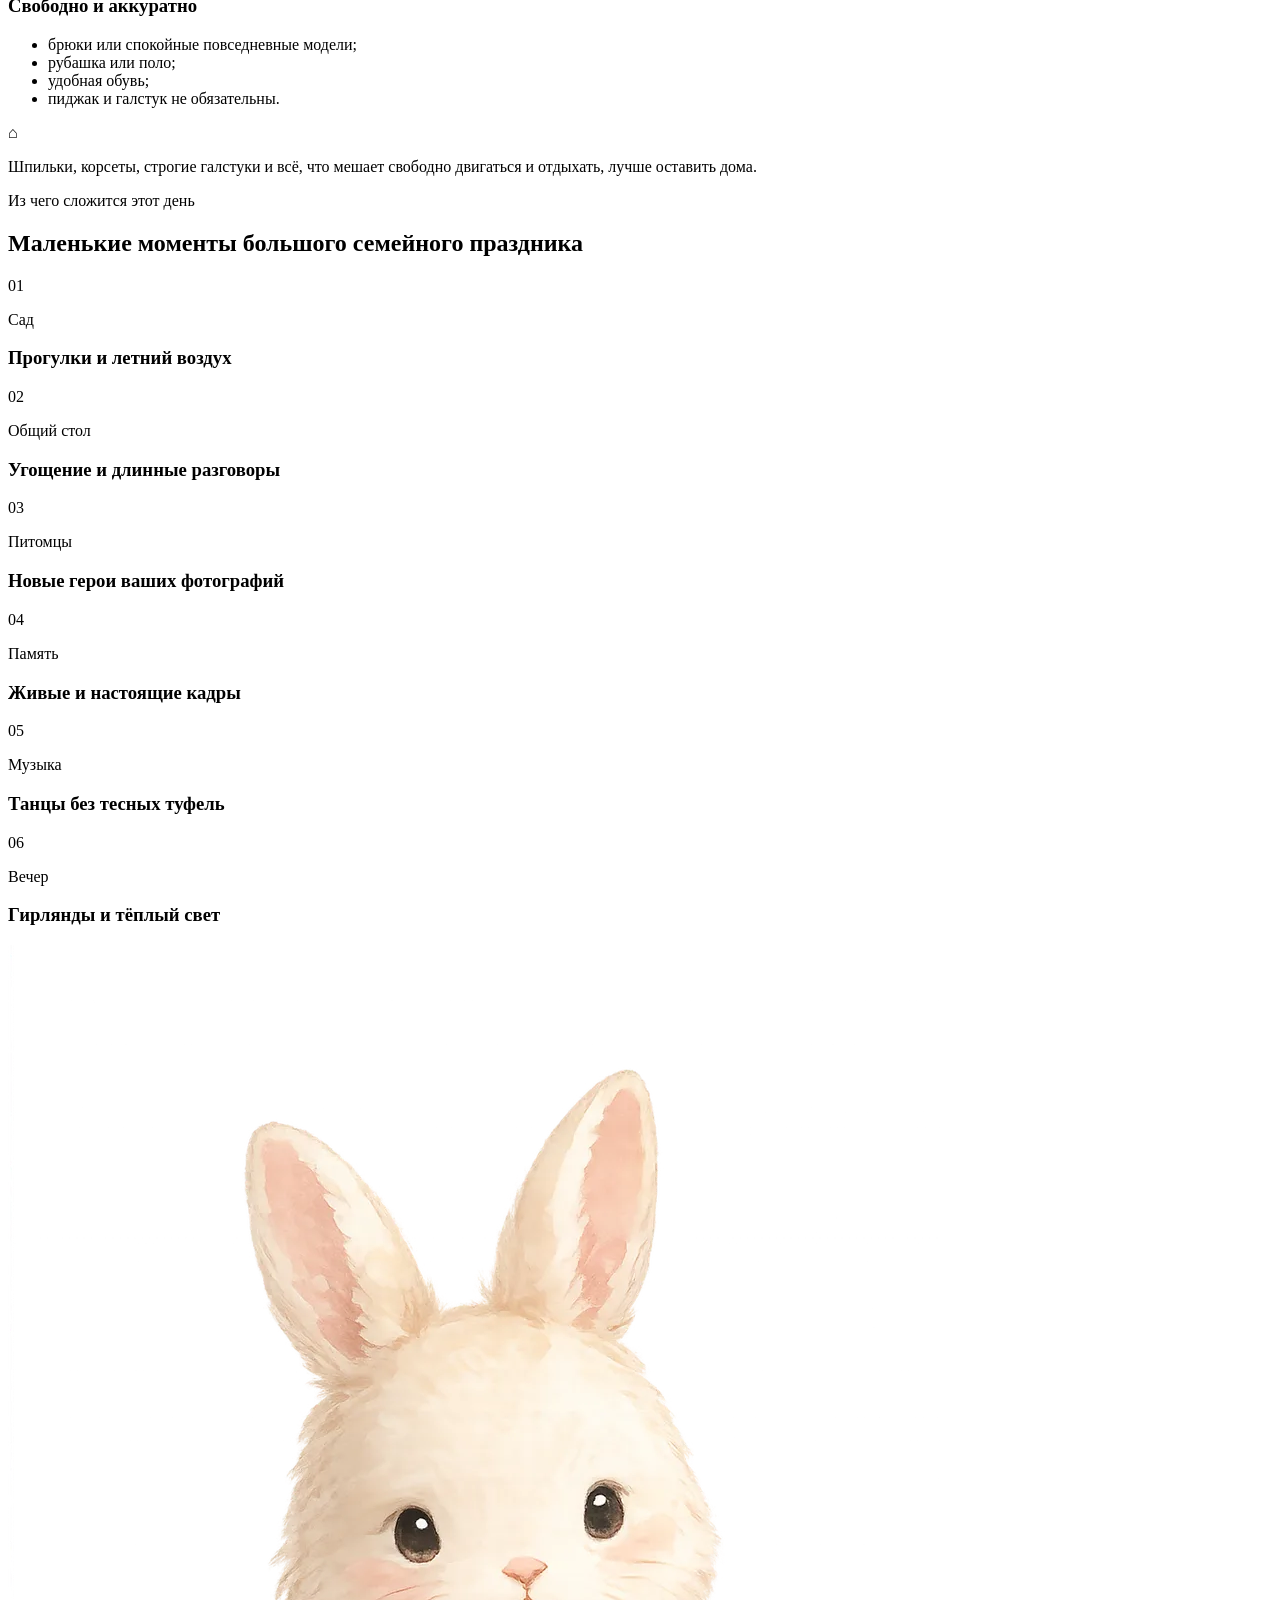
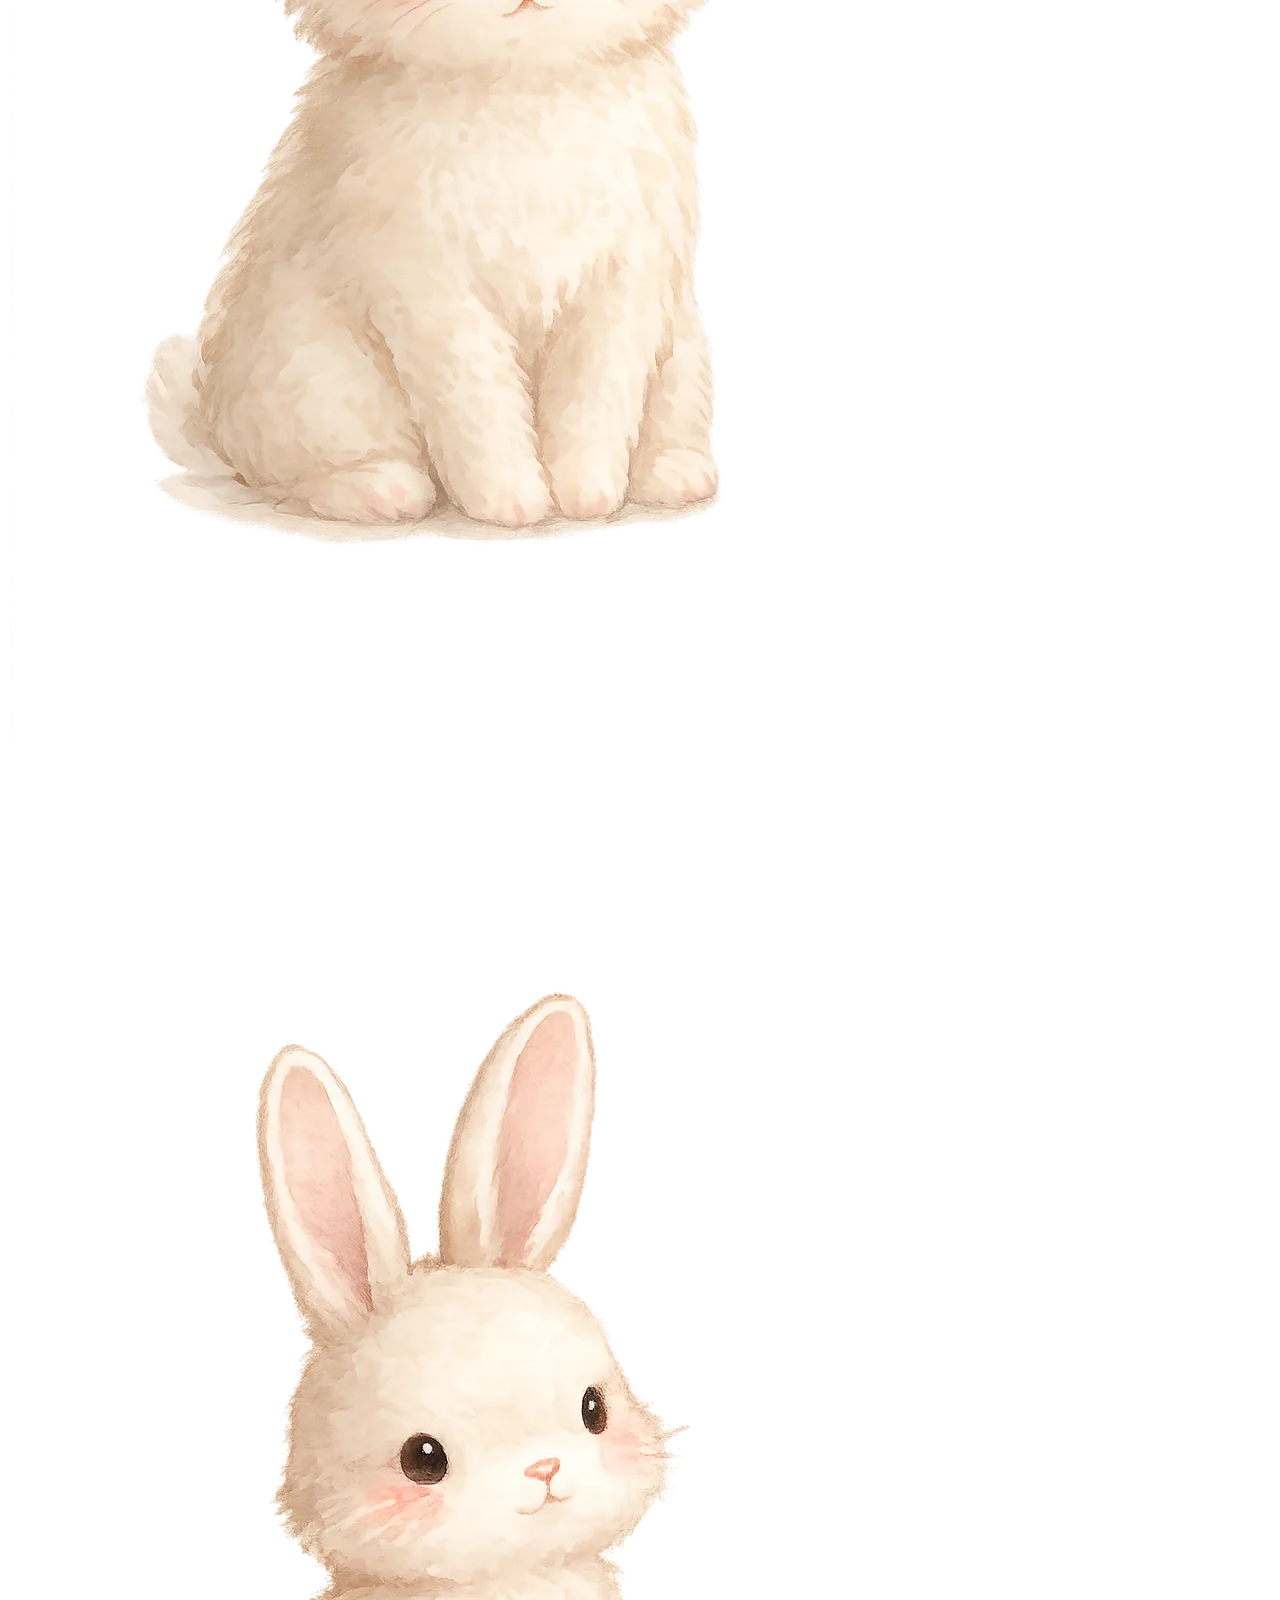
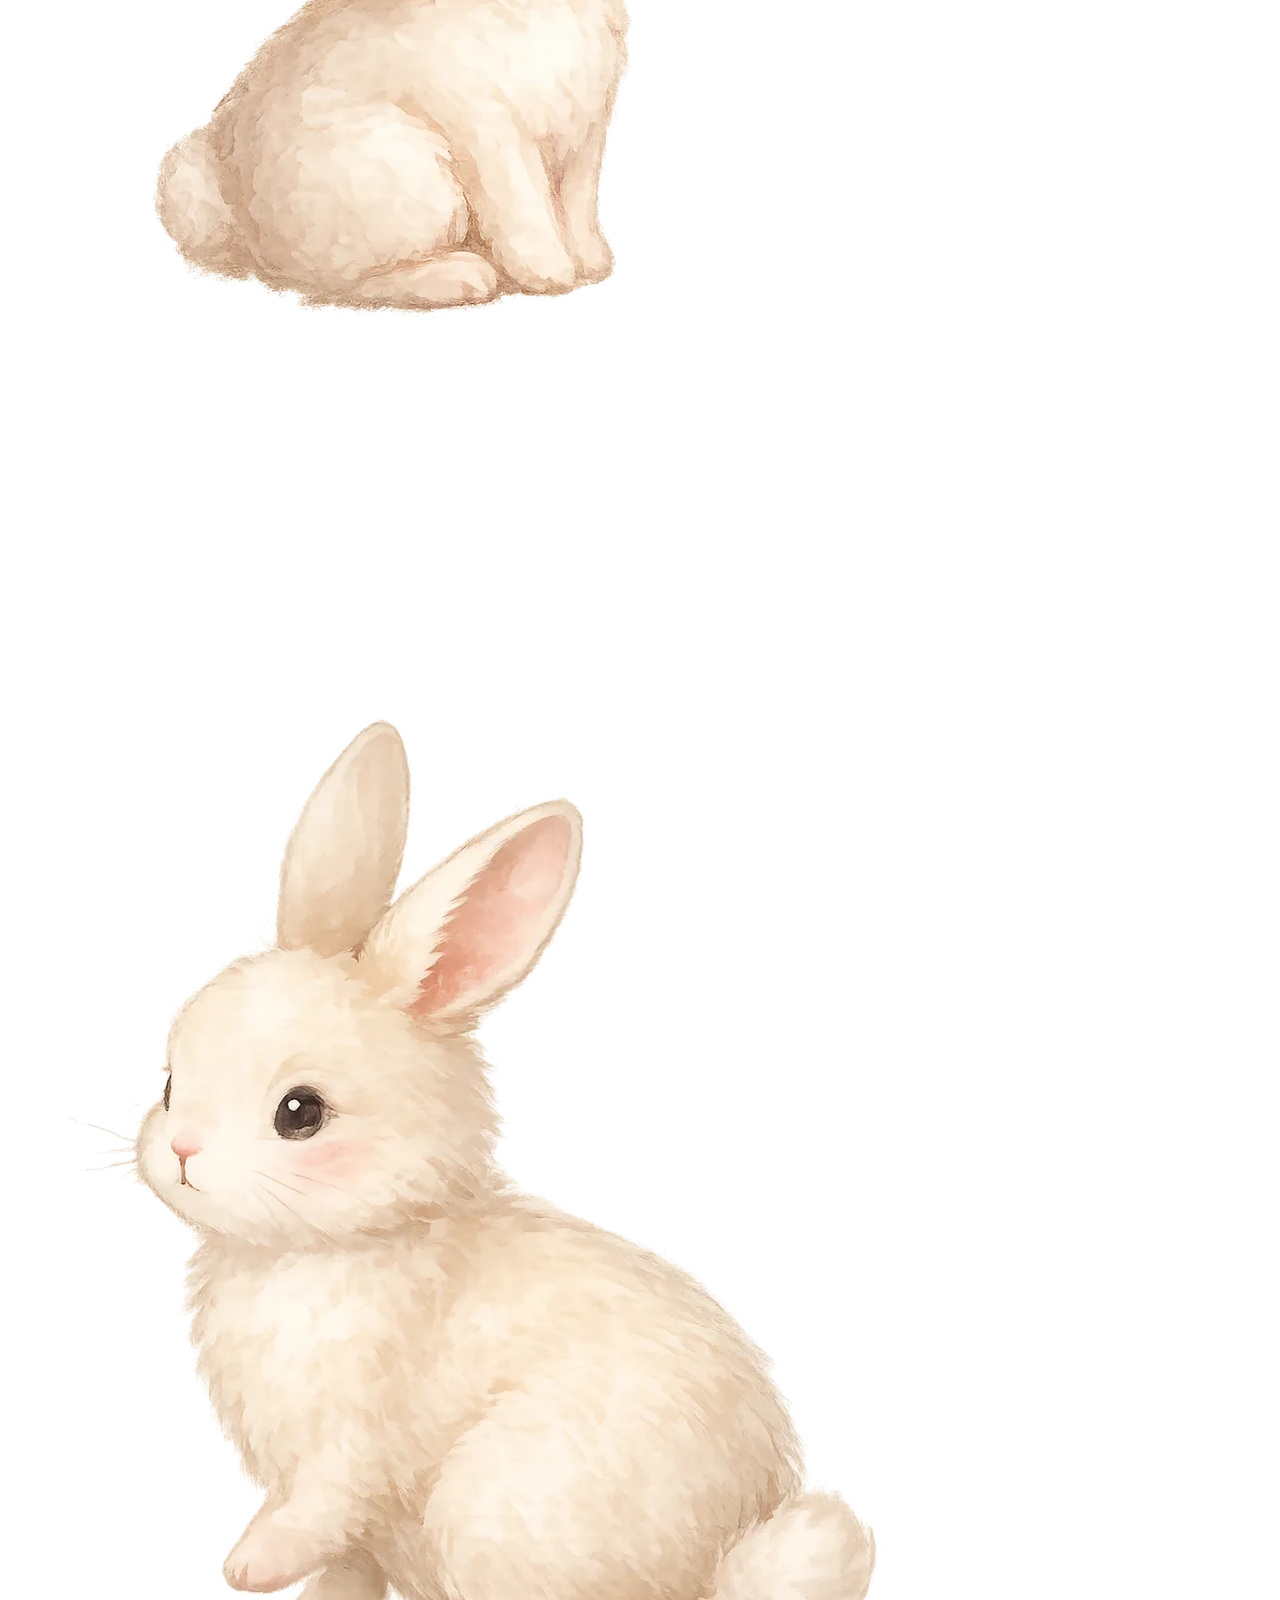
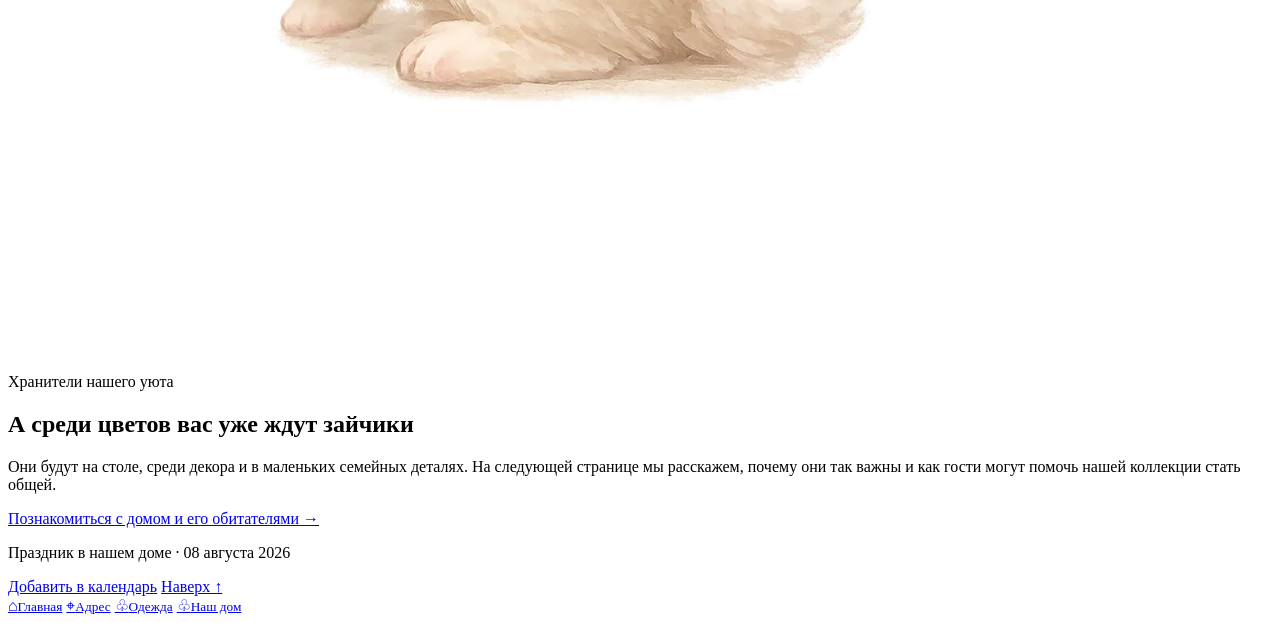
==== commit 009003c9: "Add files via upload" ====
--- a/celebration.html
+++ b/celebration.html
@@ -24,6 +24,7 @@
 <link href="css/responsive.css" rel="stylesheet"/>
 <link href="css/mobile-fixes.css?v=2" rel="stylesheet"/>
 <link href="css/mobile-final.css?v=3" rel="stylesheet"/>
+<link href="css/mobile-v2.css?v=2" rel="stylesheet"/>
 </head>
 <body class="celebration-page">
 <a class="skip-link" href="#main">Перейти к содержанию</a>
@@ -57,29 +58,6 @@
 <div class="celebration-hero__sun"></div>
 <div class="celebration-hero__haze"></div>
 <img alt="" class="celebration-hero__art final-art" fetchpriority="high" height="1423" src="media-main/celebration.webp" width="1800"/>
-<div class="celebration-hero__trees celebration-hero__trees--back"></div>
-<div class="garden-table">
-<div class="garden-table__garland">
-<i></i><i></i><i></i><i></i><i></i><i></i><i></i>
-</div>
-<div class="garden-table__top"></div>
-<div class="garden-table__cloth"></div>
-<div class="garden-table__flowers garden-table__flowers--one"></div>
-<div class="garden-table__flowers garden-table__flowers--two"></div>
-<div class="garden-table__rabbit garden-table__rabbit--one"></div>
-<div class="garden-table__rabbit garden-table__rabbit--two"></div>
-<span class="garden-table__label">будущий летний стол среди сада</span>
-</div>
-<div class="celebration-hero__house">
-<span>загородный дом</span>
-</div>
-<div class="celebration-hero__grass"></div>
-<div class="celebration-branch celebration-branch--left">
-<i></i><i></i><i></i><i></i>
-</div>
-<div class="celebration-branch celebration-branch--right">
-<i></i><i></i><i></i><i></i>
-</div>
 </div>
 <div class="container celebration-hero__content">
 <p class="celebration-hero__eyebrow reveal">08 августа 2026 года</p>
